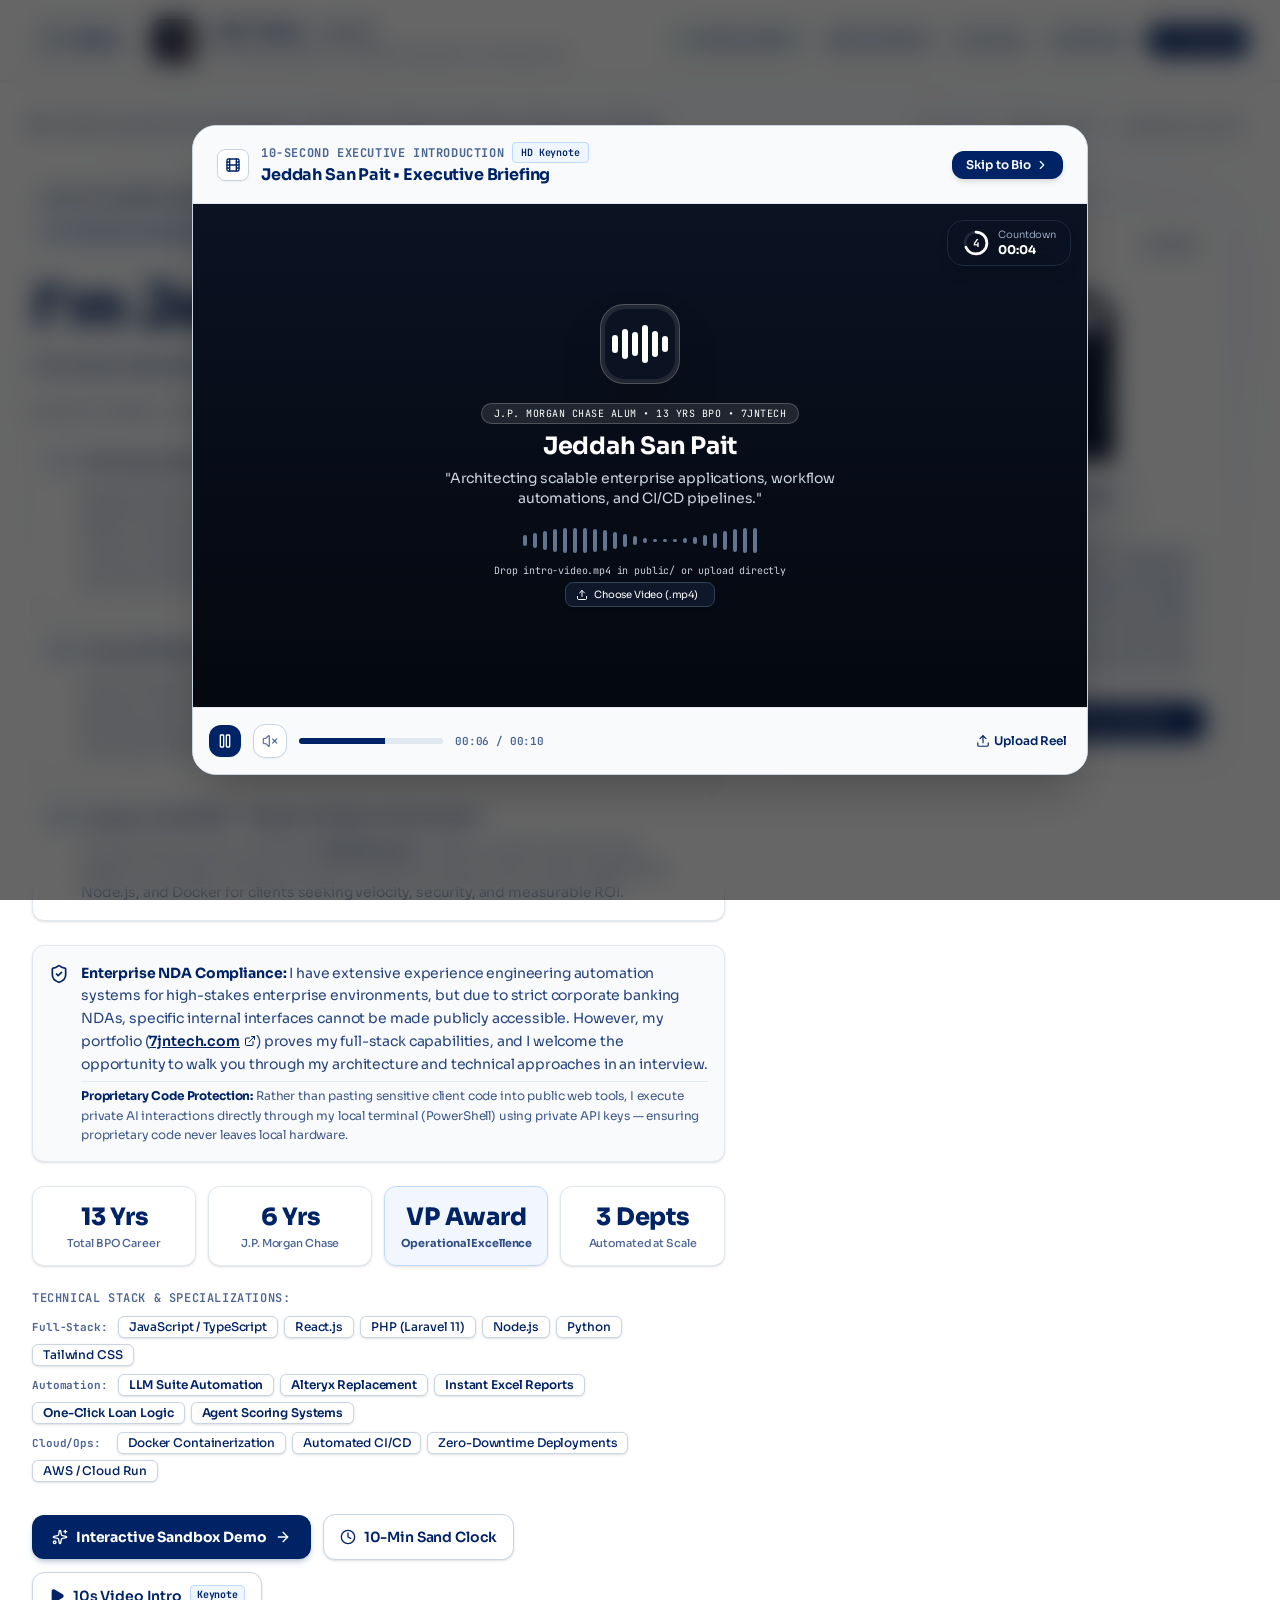
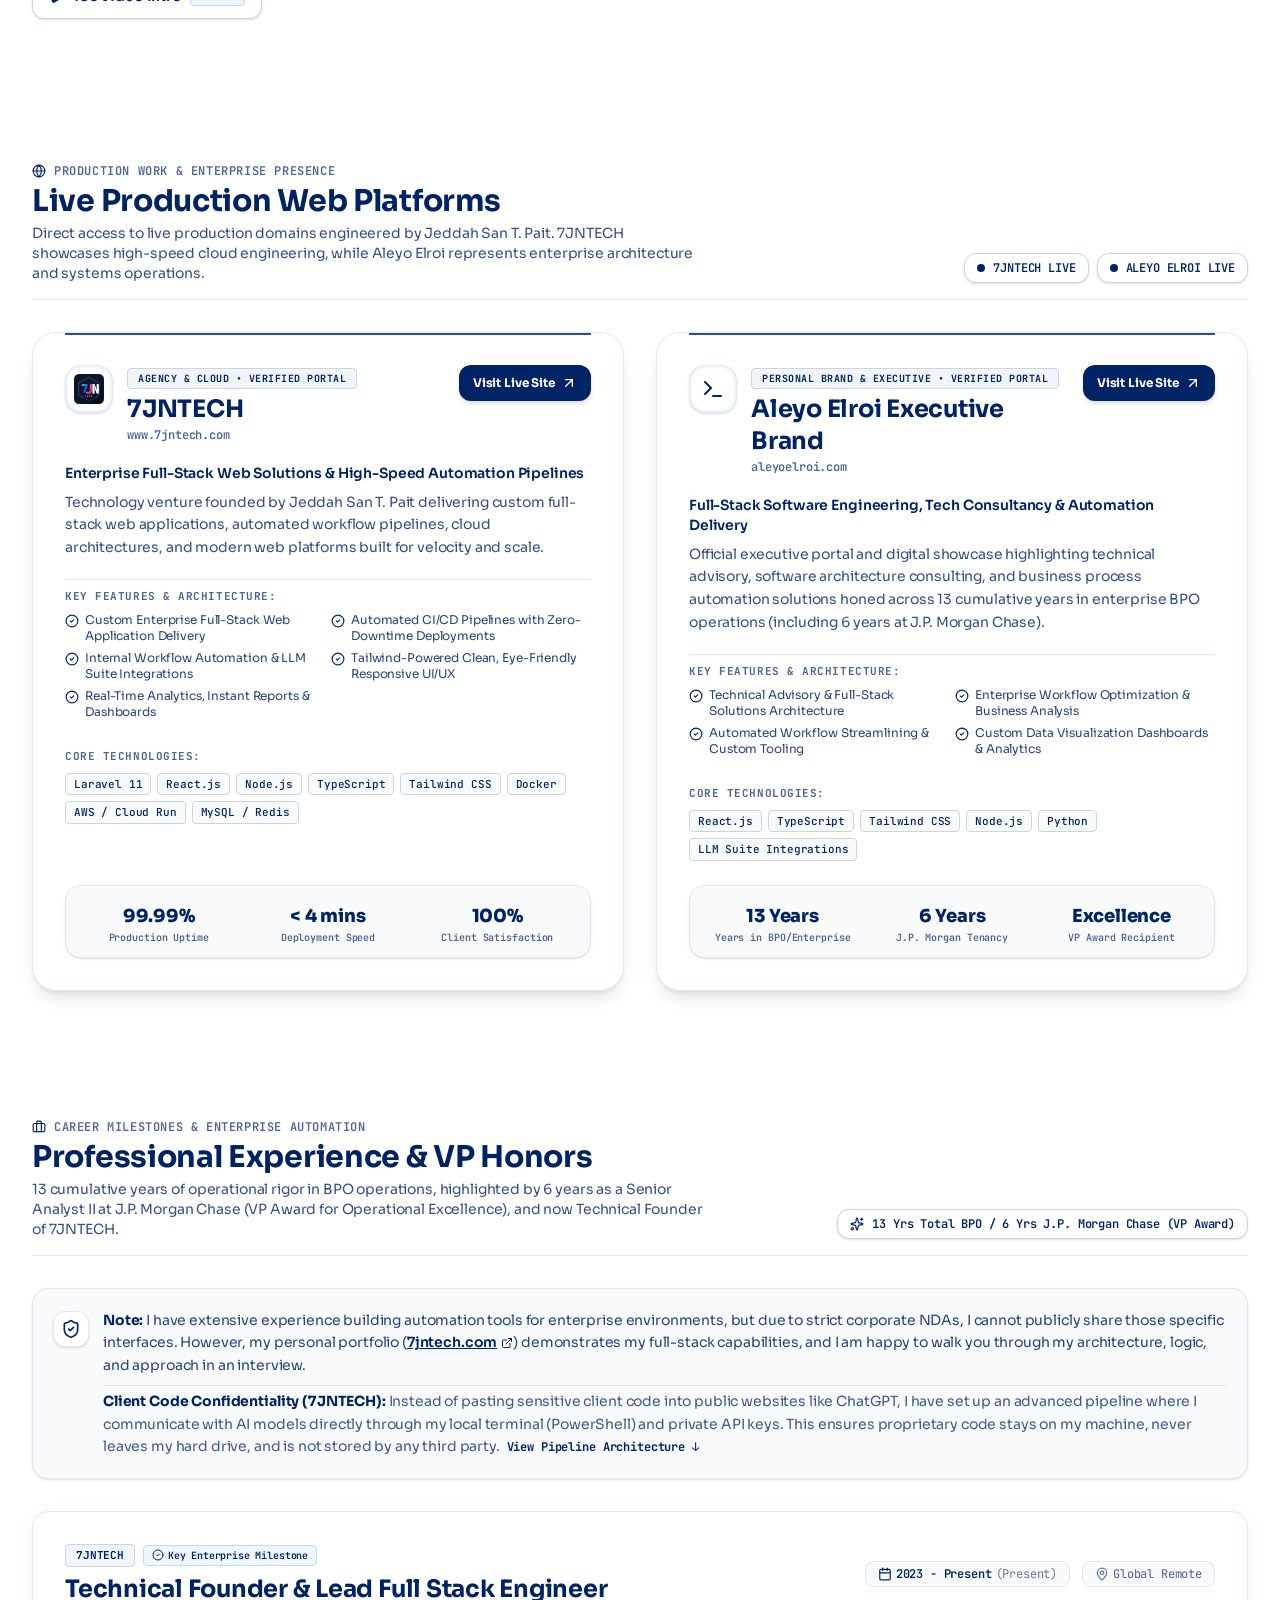
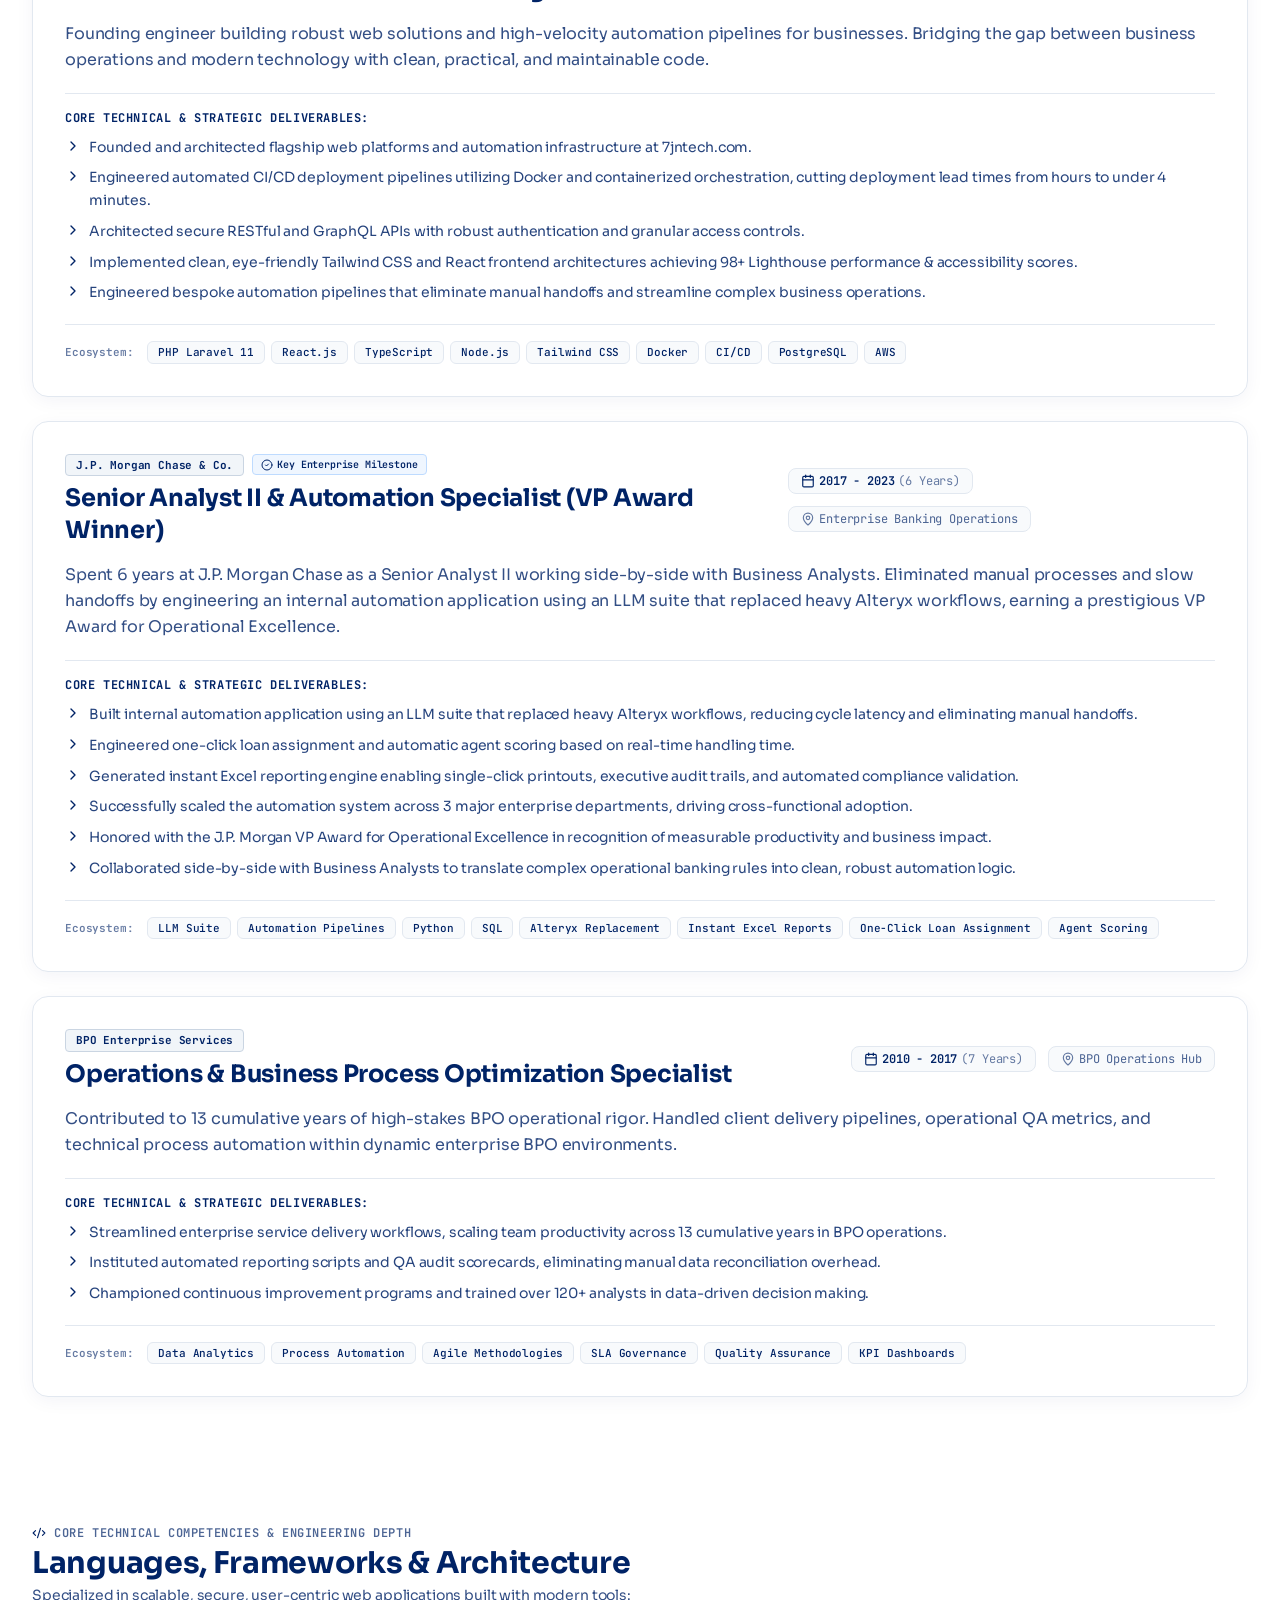
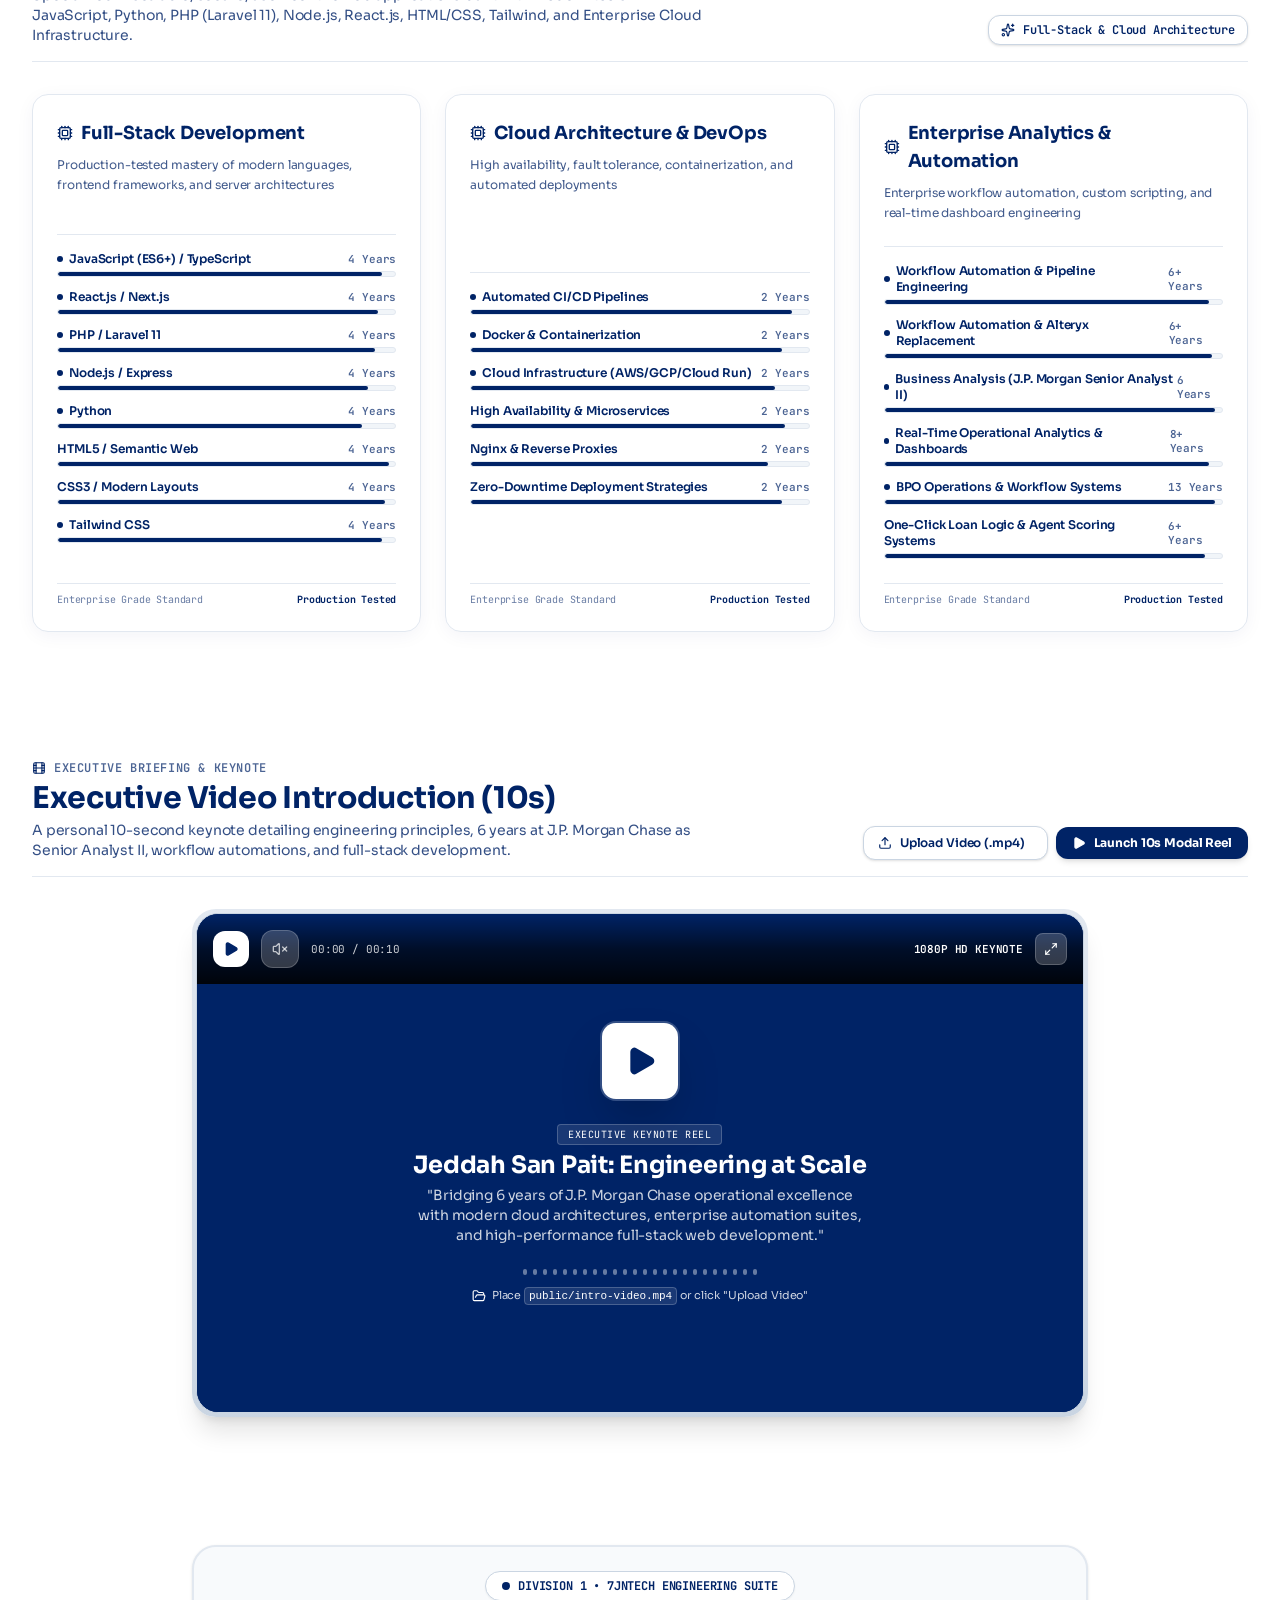
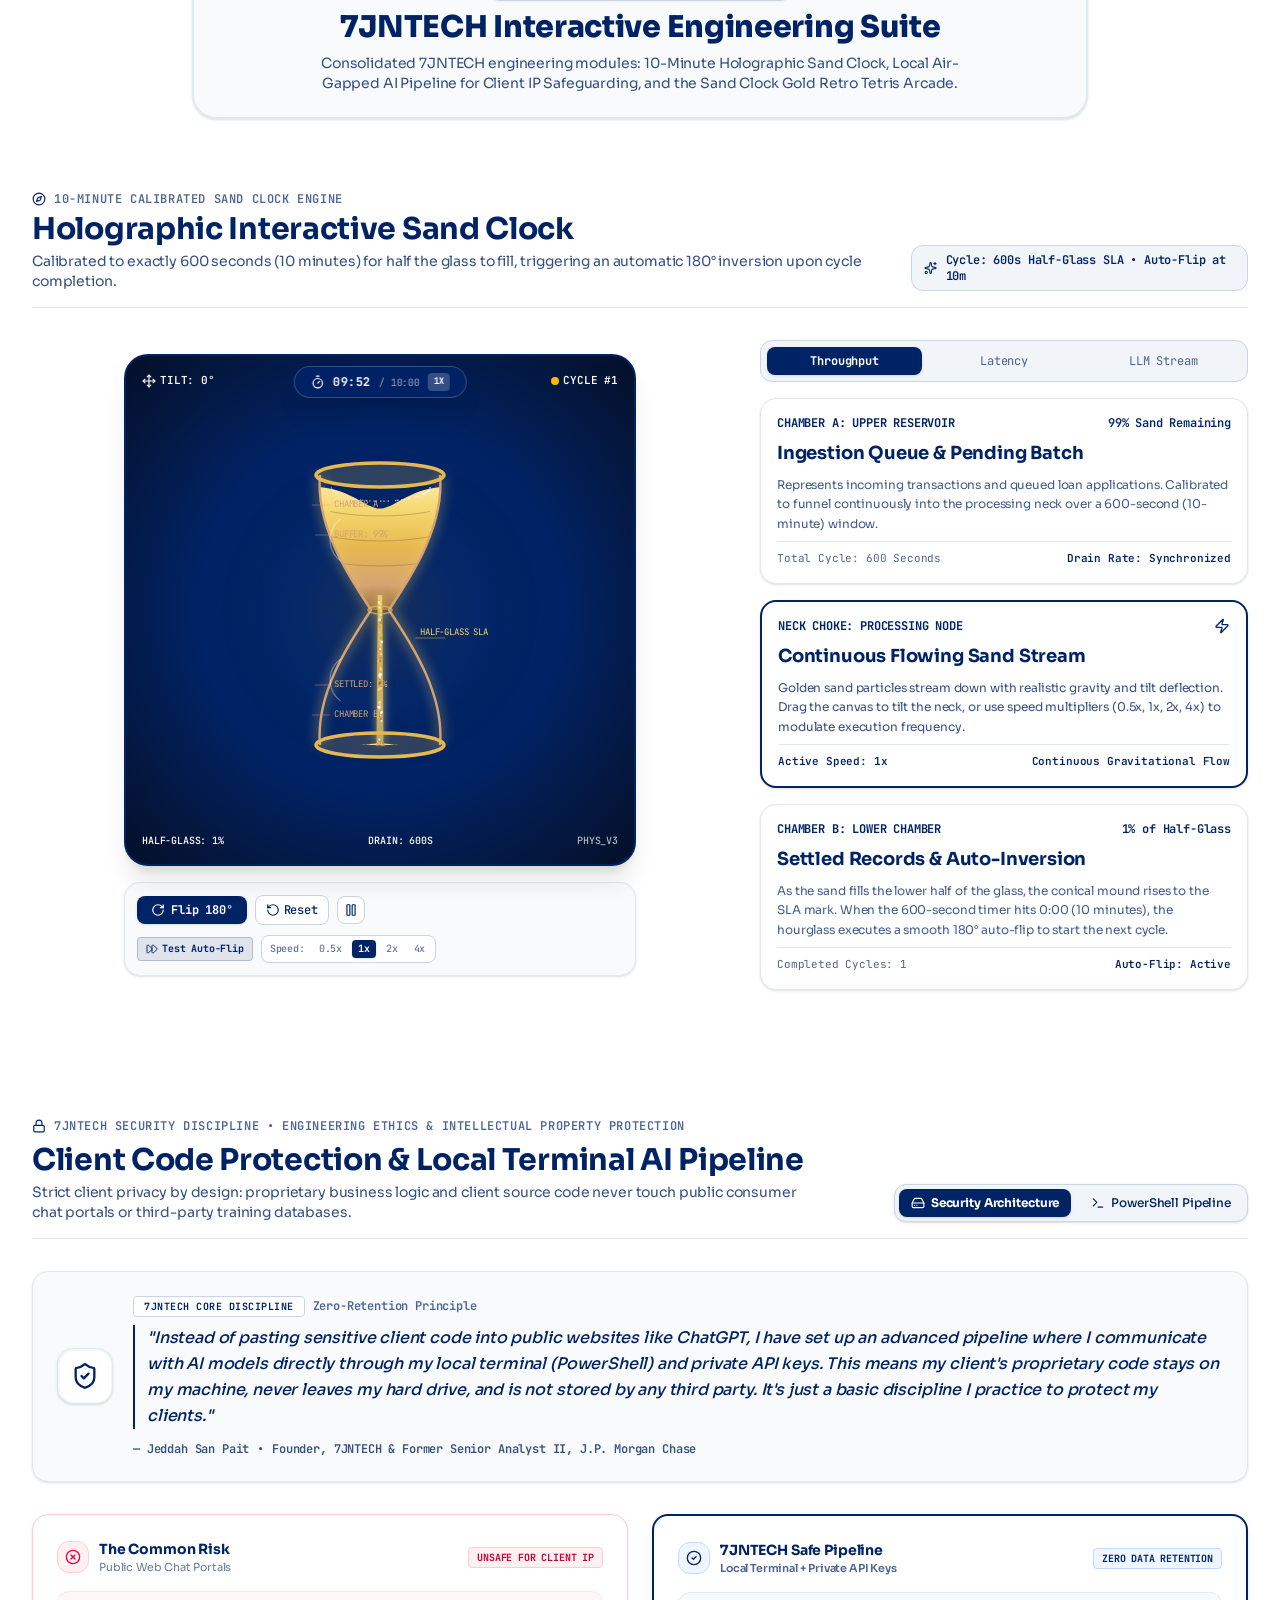
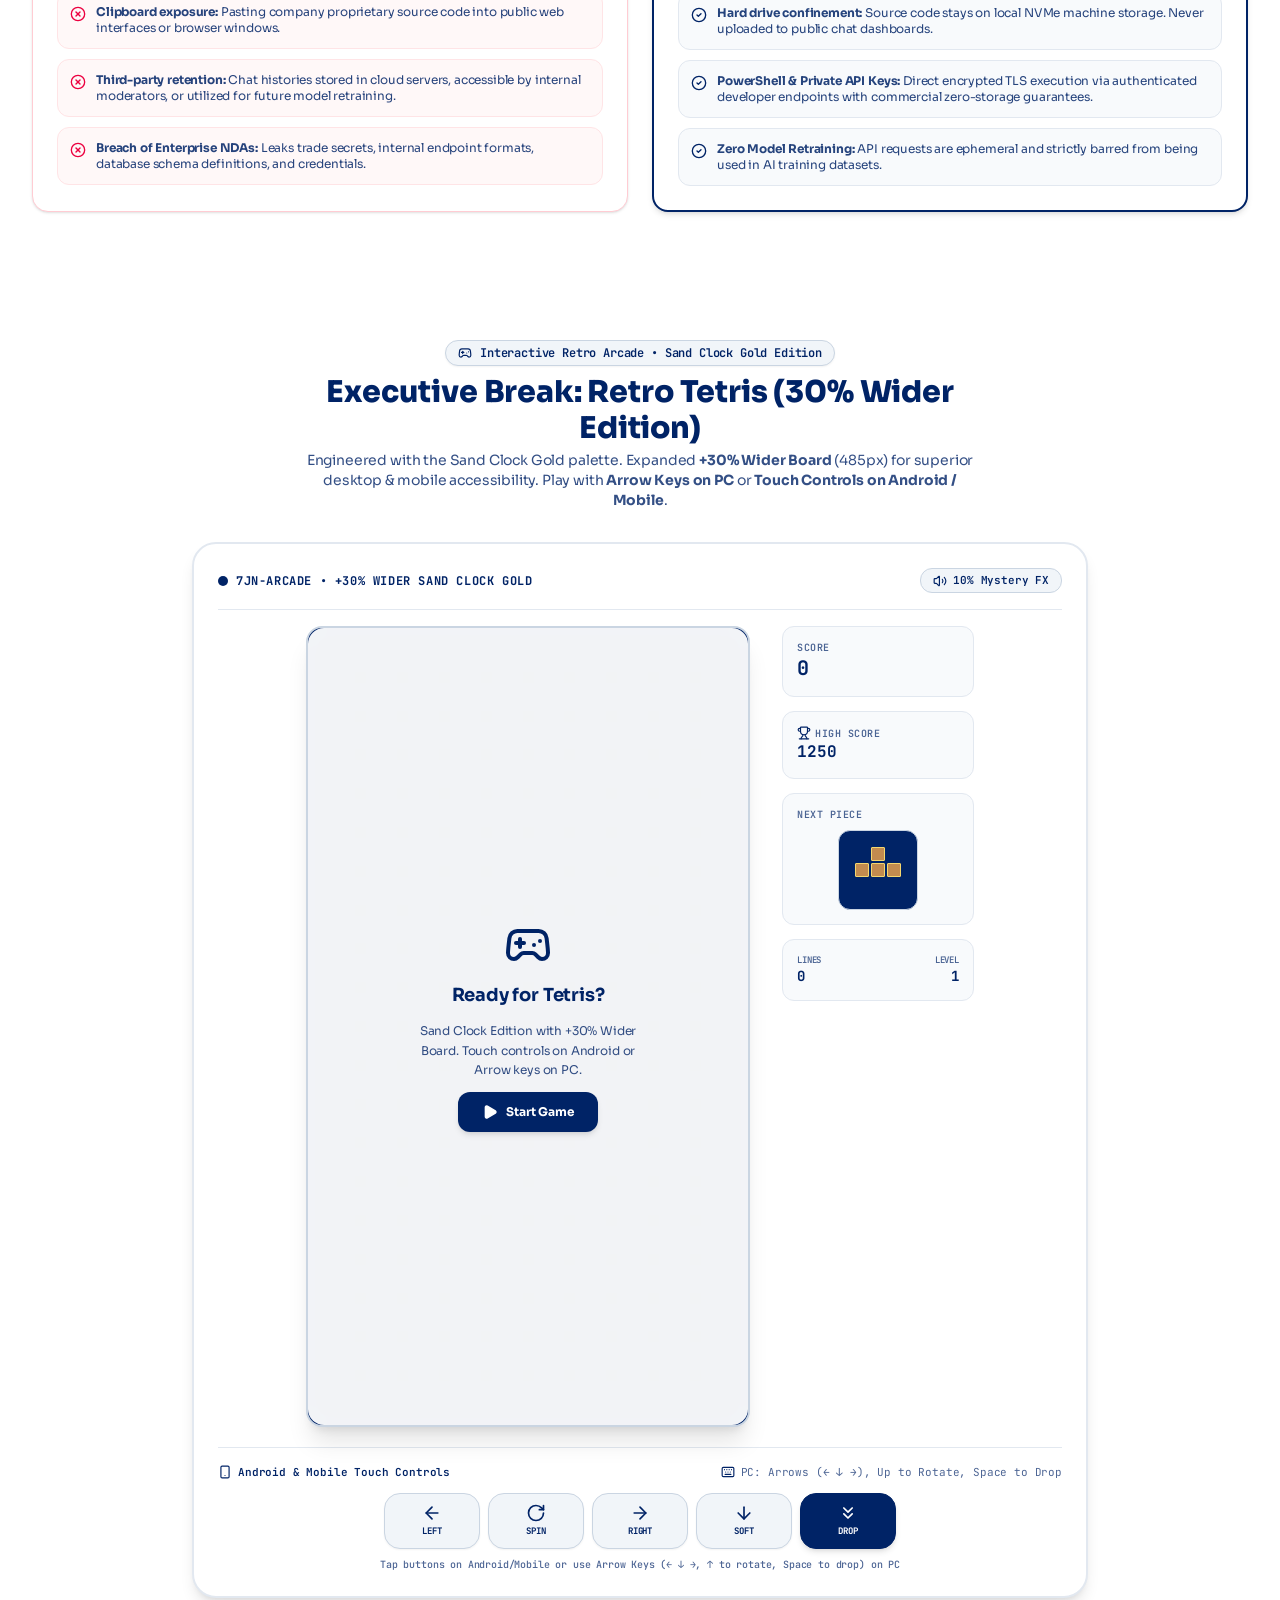
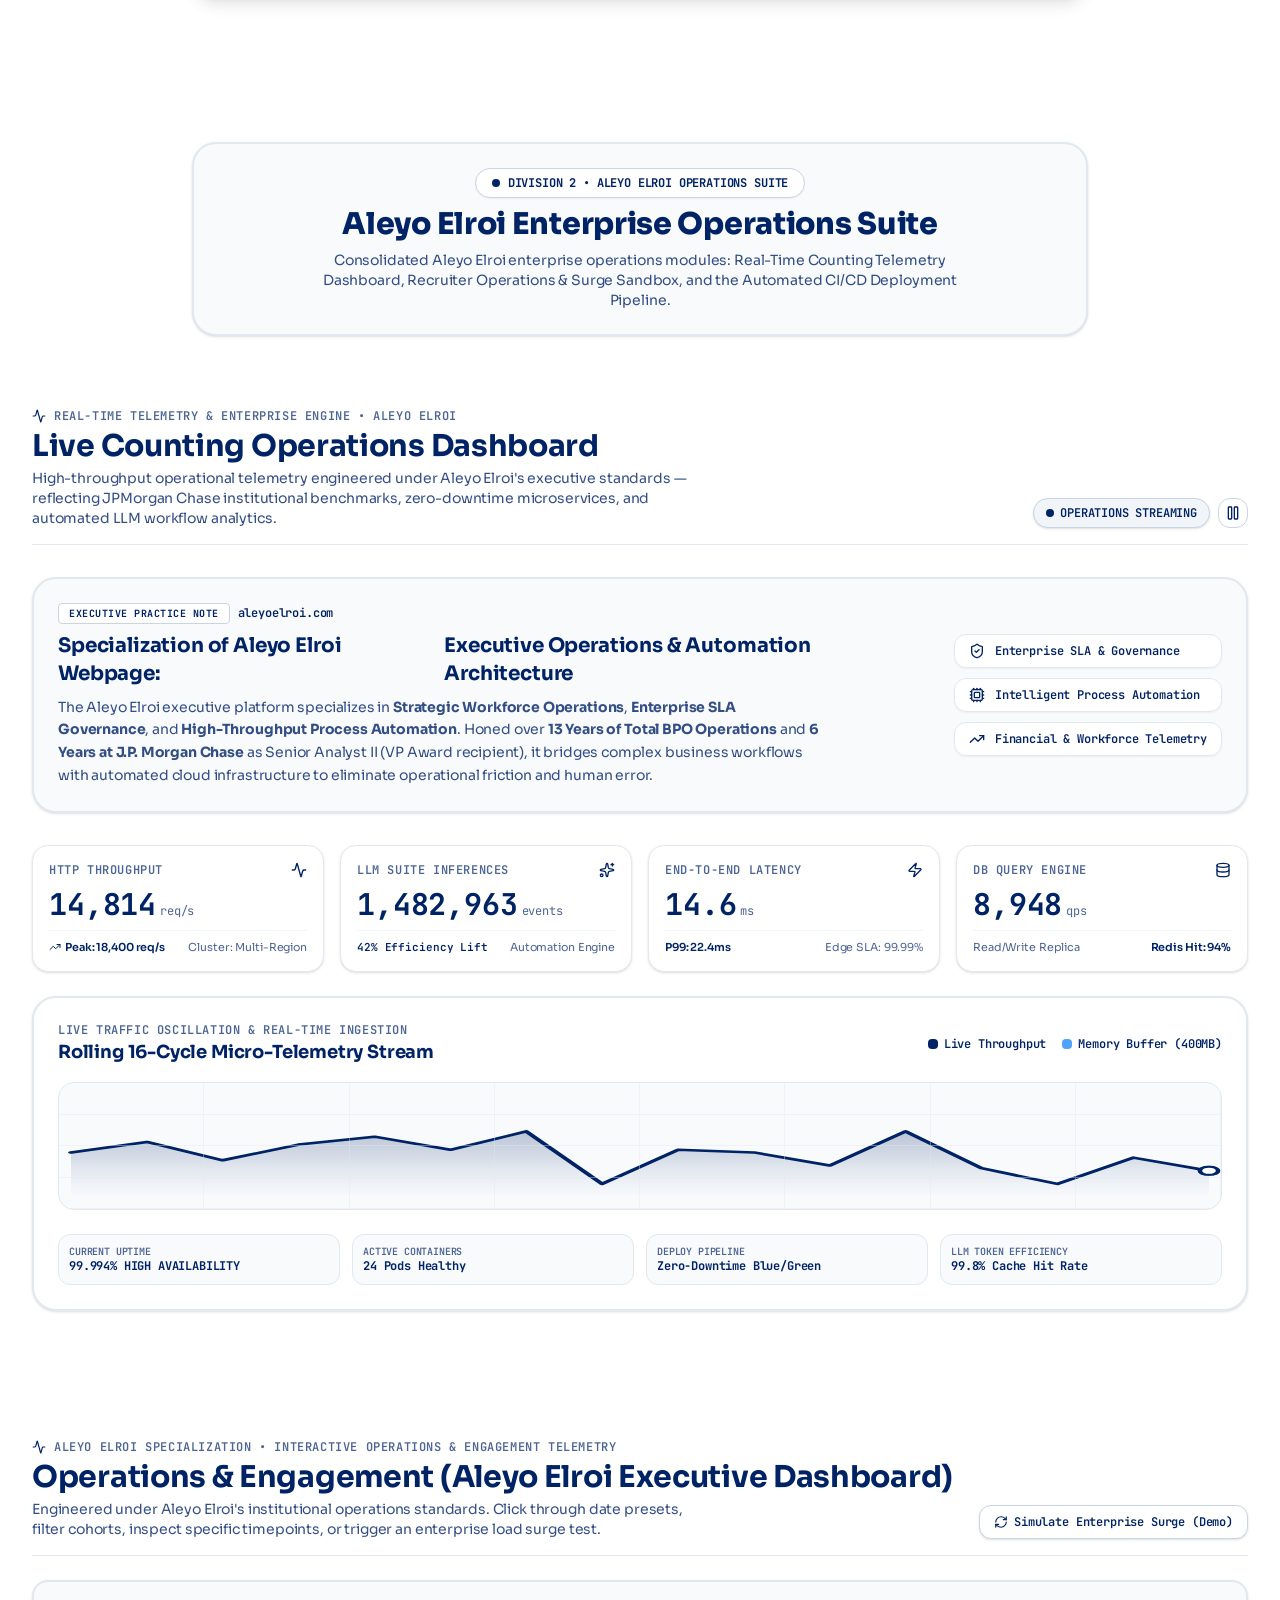
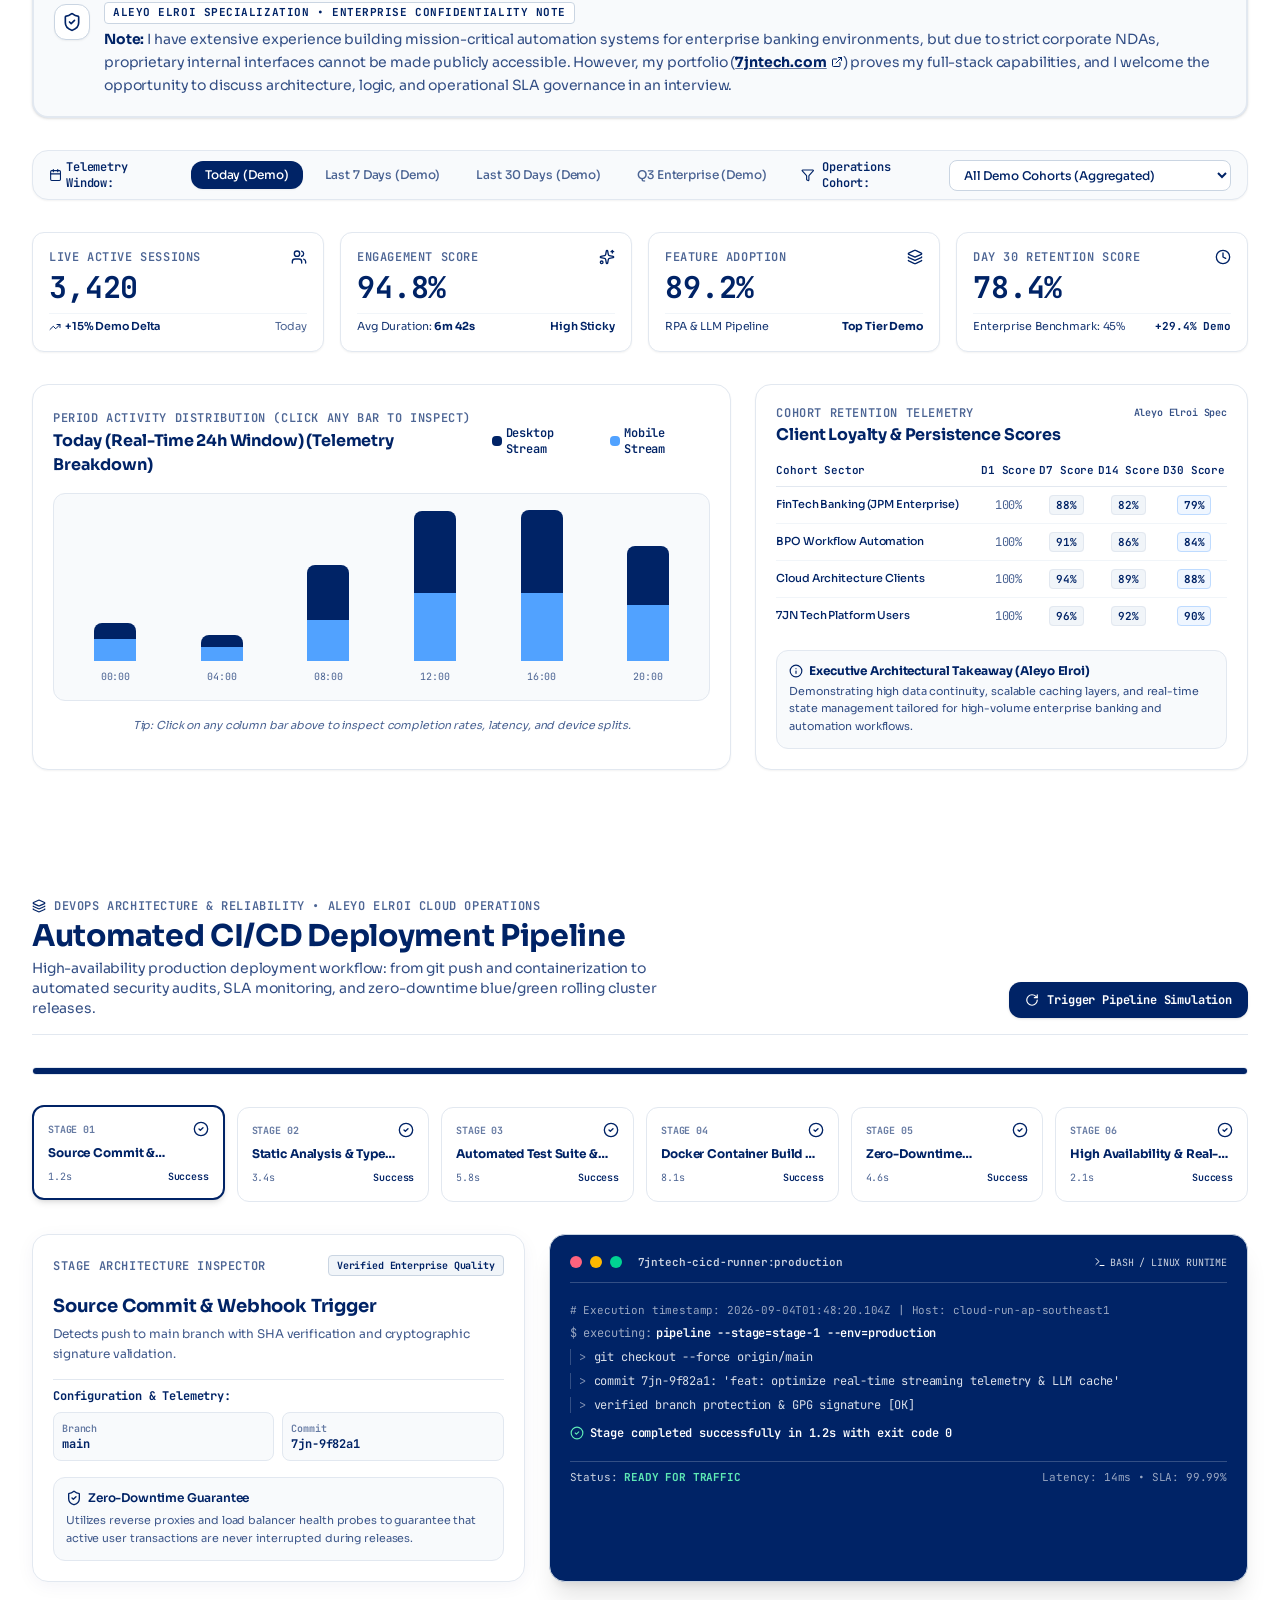
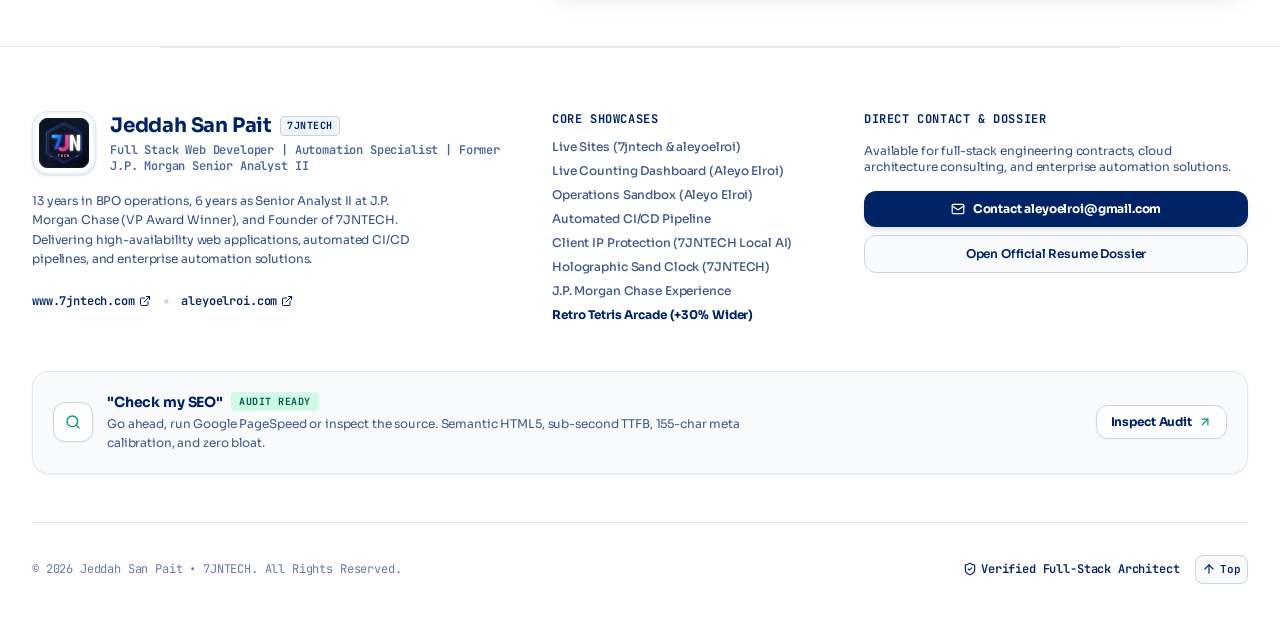
==== index.html @ 37b5e6a3 "Updates" ====
<!doctype html>
<html lang="en">
  <head>
    <meta charset="UTF-8" />
    <meta name="viewport" content="width=device-width, initial-scale=1.0" />
    <title>Aleyo Elroi - Executive Full-Stack & Cloud Portfolio</title>
    
    <!-- Precision Meta Description (155 characters: calibrated for 150-160 character SEO benchmark) -->
    <meta name="description" content="Executive portfolio of JS T. Pait: Full-Stack Developer, Automation Specialist & former J.P. Morgan Senior Analyst II. Live web solutions & CI/CD systems." />
    <meta name="author" content="JS T. Pait" />
    <meta name="robots" content="index, follow, max-snippet:-1, max-image-preview:large, max-video-preview:-1" />
    <meta name="googlebot" content="index, follow" />

    <!-- Canonical URL: Prevents duplicate-content dilution across mirrors and subpaths -->
    <link rel="canonical" href="https://aleyoelroi-lab.github.io/profile/" />

    <!-- Open Graph Metadata for Social Shares (LinkedIn, Slack, Messenger, Facebook) -->
    <meta property="og:title" content="Aleyo Elroi - Executive Full-Stack & Cloud Portfolio" />
    <meta property="og:description" content="Executive portfolio of JS T. Pait: Full-Stack Developer, Automation Specialist & former J.P. Morgan Senior Analyst II. Live web solutions & CI/CD systems." />
    <meta property="og:url" content="https://aleyoelroi-lab.github.io/profile/" />
    <meta property="og:site_name" content="7JNTECH | Aleyo Elroi" />
    <meta property="og:type" content="website" />
    <meta property="og:image" content="https://aleyoelroi-lab.github.io/profile/profile.png" />
    <meta property="og:image:secure_url" content="https://aleyoelroi-lab.github.io/profile/profile.png" />
    <meta property="og:image:type" content="image/png" />
    <meta property="og:image:width" content="1200" />
    <meta property="og:image:height" content="630" />
    <meta property="og:image:alt" content="JS T. Pait - Executive Full-Stack & Cloud Portfolio" />

    <!-- Twitter Card Tags -->
    <meta name="twitter:card" content="summary_large_image" />
    <meta name="twitter:title" content="Aleyo Elroi - Executive Full-Stack & Cloud Portfolio" />
    <meta name="twitter:description" content="Executive portfolio of JS T. Pait: Full-Stack Developer, Automation Specialist & former J.P. Morgan Senior Analyst II. Live web solutions & CI/CD systems." />
    <meta name="twitter:image" content="https://aleyoelroi-lab.github.io/profile/profile.png" />
    <meta name="twitter:image:alt" content="JS T. Pait - Executive Full-Stack & Cloud Portfolio" />

    <!-- Structured Data (JSON-LD Schema for Google Rich Snippets & Knowledge Graph) -->
    <script type="application/ld+json">
    {
      "@context": "https://schema.org",
      "@graph": [
        {
          "@type": "Person",
          "@id": "https://aleyoelroi-lab.github.io/profile/#person",
          "name": "JS T. Pait",
          "alternateName": ["Jeddah San Pait", "Aleyo Elroi"],
          "jobTitle": "Full-Stack Web Developer & Automation Specialist",
          "worksFor": {
            "@type": "Organization",
            "name": "7JNTECH",
            "url": "https://www.7jntech.com"
          },
          "alumniOf": {
            "@type": "Organization",
            "name": "J.P. Morgan Chase & Co."
          },
          "url": "https://aleyoelroi-lab.github.io/profile/",
          "image": "https://aleyoelroi-lab.github.io/profile/profile.png",
          "sameAs": [
            "https://www.7jntech.com",
            "https://aleyoelroi.com"
          ],
          "knowsAbout": [
            "Full-Stack Web Development",
            "TypeScript",
            "React",
            "CI/CD Pipelines",
            "Enterprise Automation",
            "Cloud Architecture",
            "Client Data Protection"
          ]
        },
        {
          "@type": "WebSite",
          "@id": "https://aleyoelroi-lab.github.io/profile/#website",
          "url": "https://aleyoelroi-lab.github.io/profile/",
          "name": "Aleyo Elroi - Executive Full-Stack & Cloud Portfolio",
          "description": "Executive portfolio of JS T. Pait: Full-Stack Developer, Automation Specialist & former J.P. Morgan Senior Analyst II.",
          "publisher": {
            "@id": "https://aleyoelroi-lab.github.io/profile/#person"
          },
          "inLanguage": "en-US"
        }
      ]
    }
    </script>

    <link rel="preconnect" href="https://fonts.googleapis.com">
    <link rel="preconnect" href="https://fonts.gstatic.com" crossorigin>
    <link href="https://fonts.googleapis.com/css2?family=JetBrains+Mono:wght@400;500;600&family=Plus+Jakarta+Sans:wght@300;400;500;600;700&family=Sora:wght@300;400;500;600;700;800&display=swap" rel="stylesheet">
    <script type="module" crossorigin src="./assets/index-PepqbVmm.js"></script>
    <link rel="stylesheet" crossorigin href="./assets/index-C7zh_VD2.css">
  </head>
  <body class="bg-white text-[#002366] font-tech antialiased selection:bg-[#002366]/15 selection:text-[#002366]">
    <!-- Root Mounting Point with Semantic Fallback Headings for Search Crawlers & Static Scanners -->
    <div id="root">
      <header>
        <h1>JS T. Pait (Aleyo Elroi) - Executive Full-Stack Developer &amp; Automation Specialist</h1>
        <p>Founder of 7JNTECH • Former Senior Analyst II at J.P. Morgan Chase &amp; Co. (VP Award Winner)</p>
      </header>
      <main>
        <section>
          <h2>Executive BioProfile &amp; Career Architecture</h2>
          <p>13 years in BPO operations and 6 years at J.P. Morgan Chase engineering high-availability web applications, automated CI/CD pipelines, and enterprise automation solutions.</p>
        </section>
        <section>
          <h2>Live Production Web Platforms</h2>
          <h3>7JNTECH (www.7jntech.com)</h3>
          <p>High-speed cloud engineering, distributed architectures, and local AI client data protection.</p>
          <h3>Aleyo Elroi (aleyoelroi.com)</h3>
          <p>Enterprise architecture, systems operations telemetry, and automated deployment pipelines.</p>
        </section>
        <section>
          <h2>Technical Competencies &amp; Enterprise Architecture</h2>
          <p>Full-Stack Web Development, TypeScript, React, Vite, Node.js, PowerShell Automation, CI/CD Pipeline Architecture, and Air-Gapped Local AI Protection.</p>
        </section>
      </main>
    </div>
  </body>
</html>
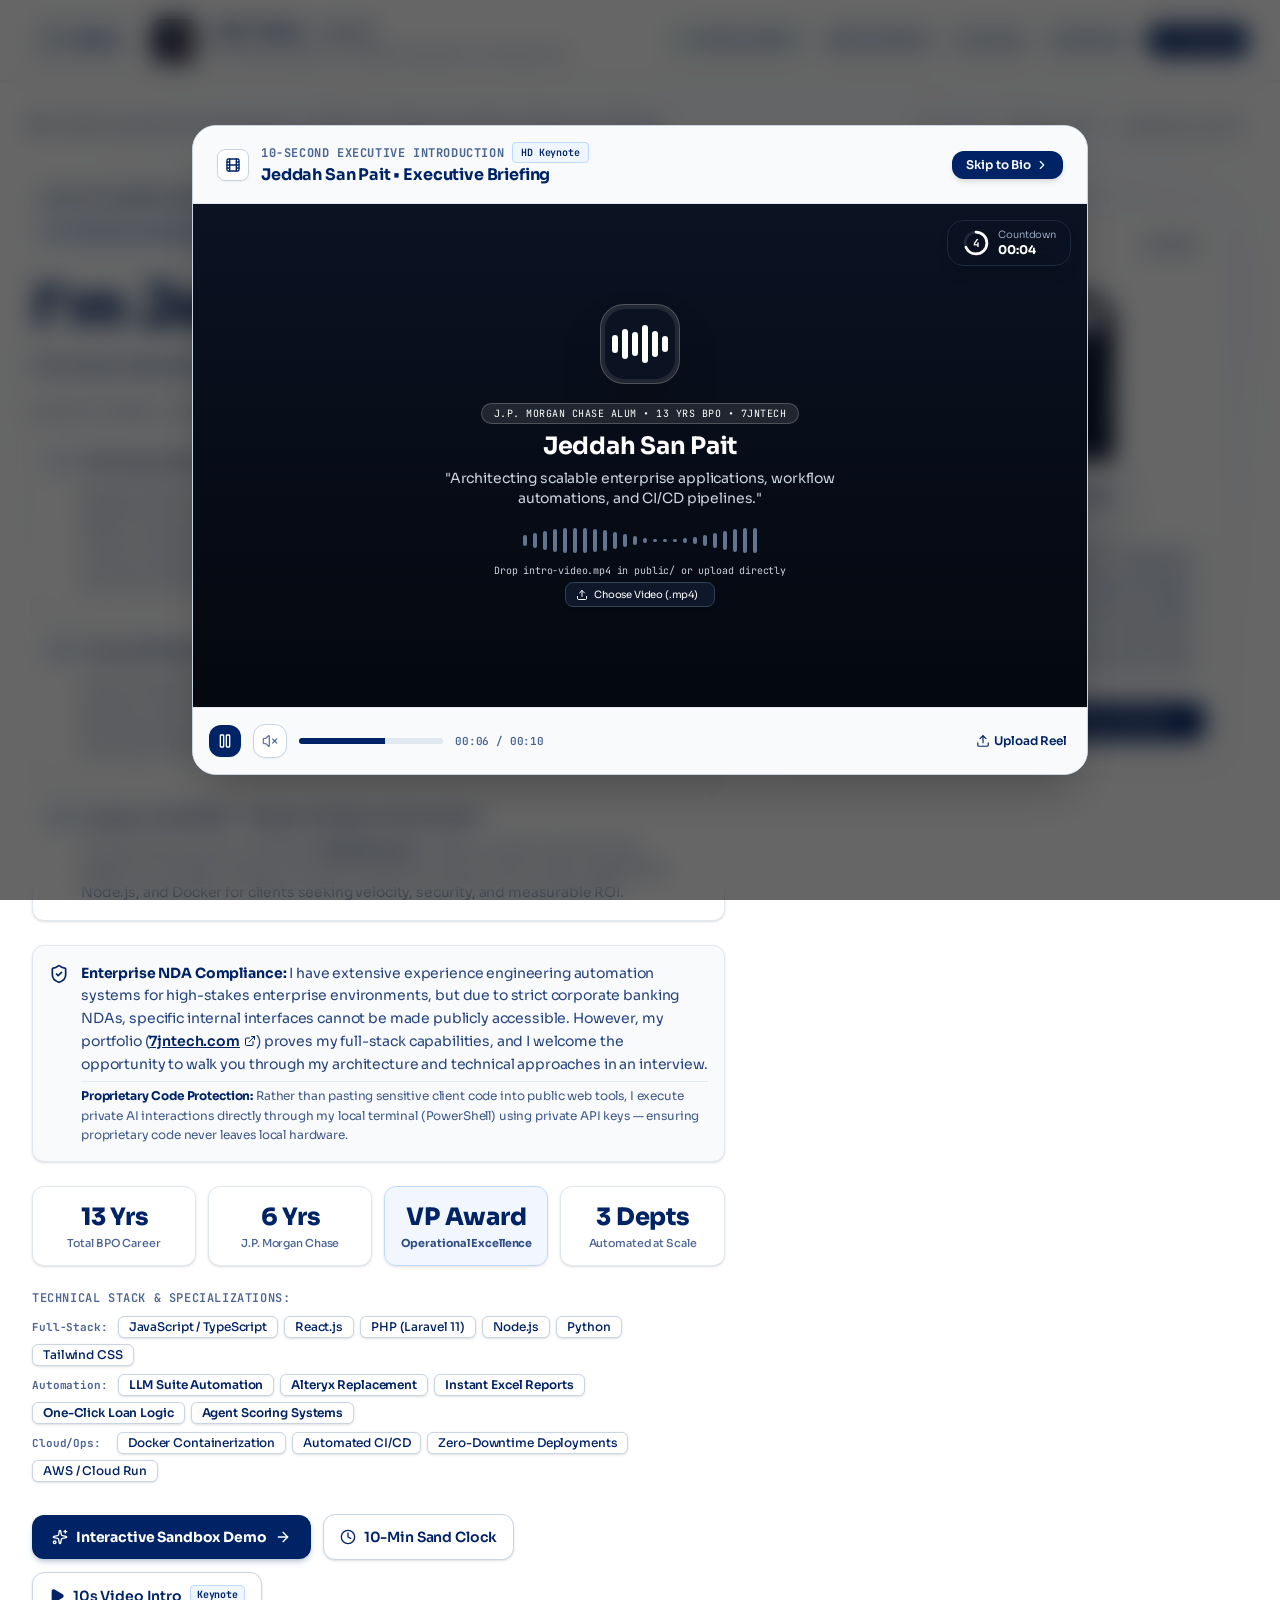
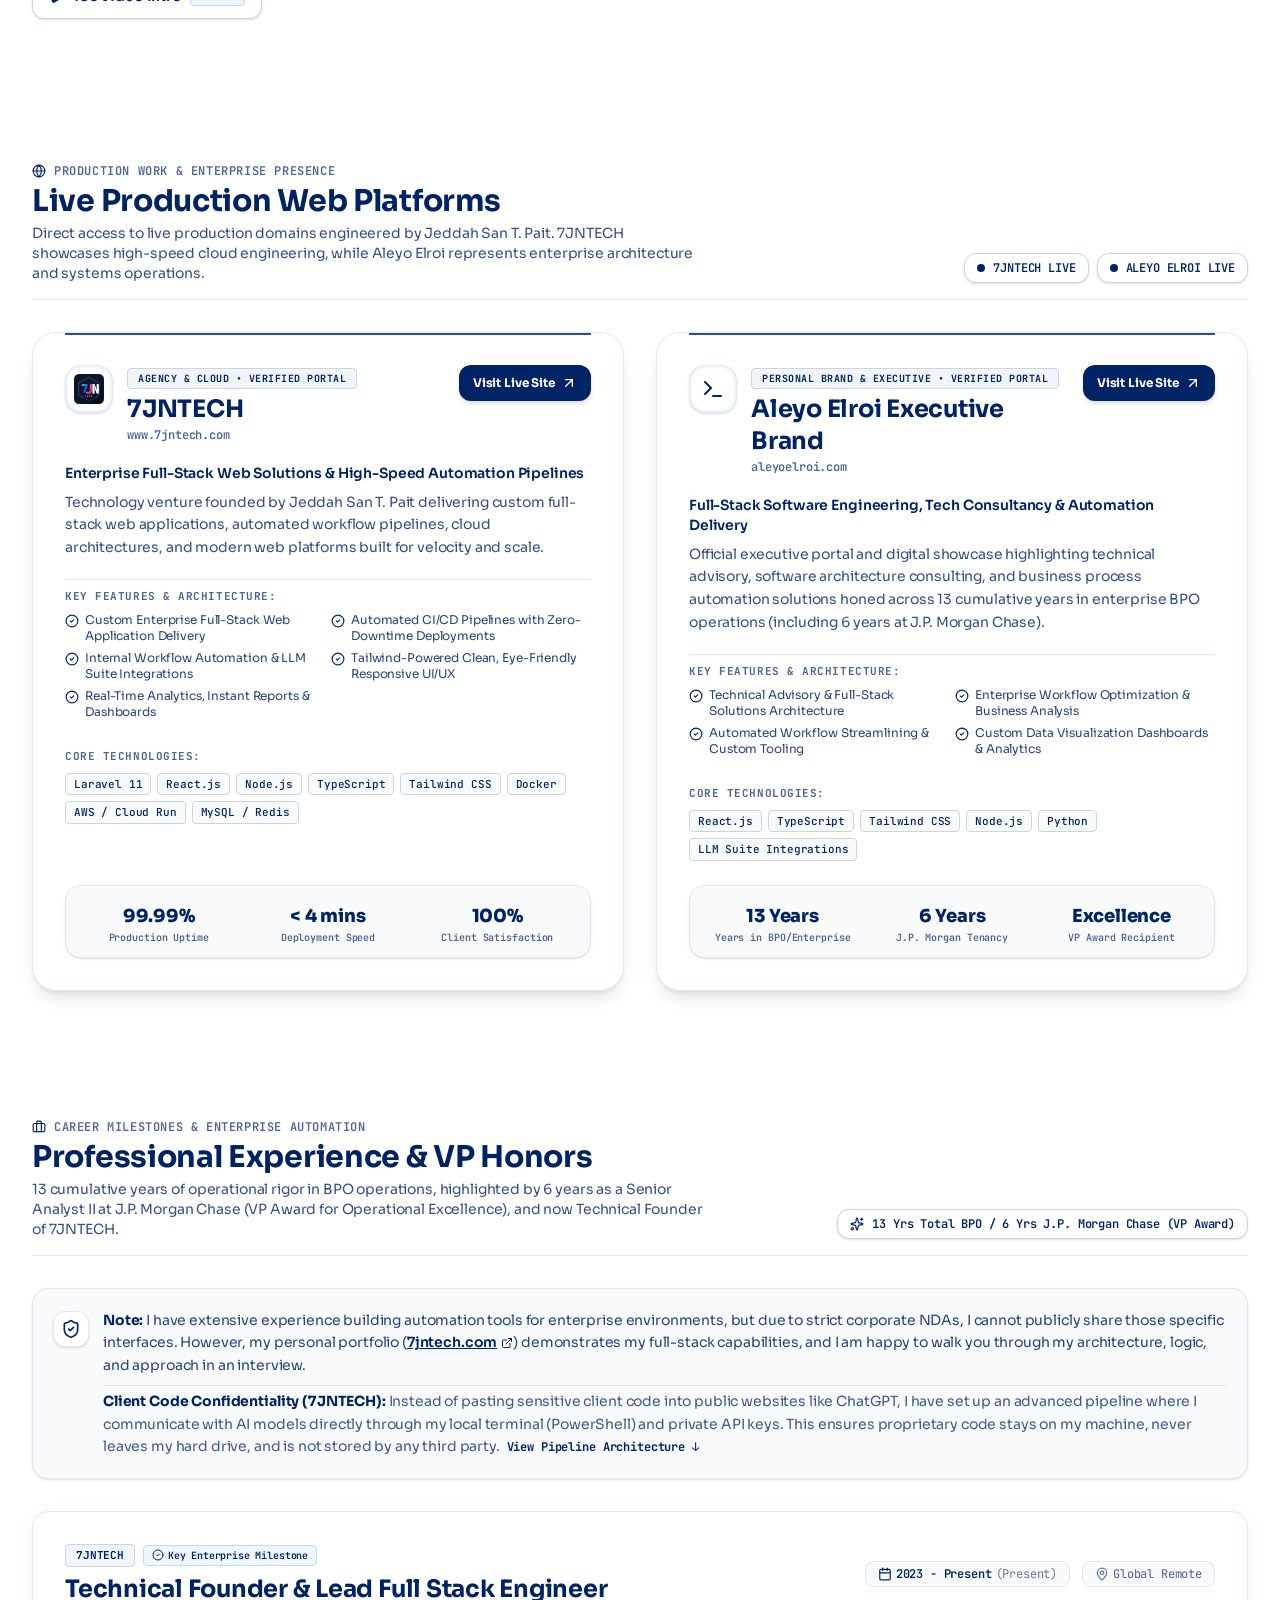
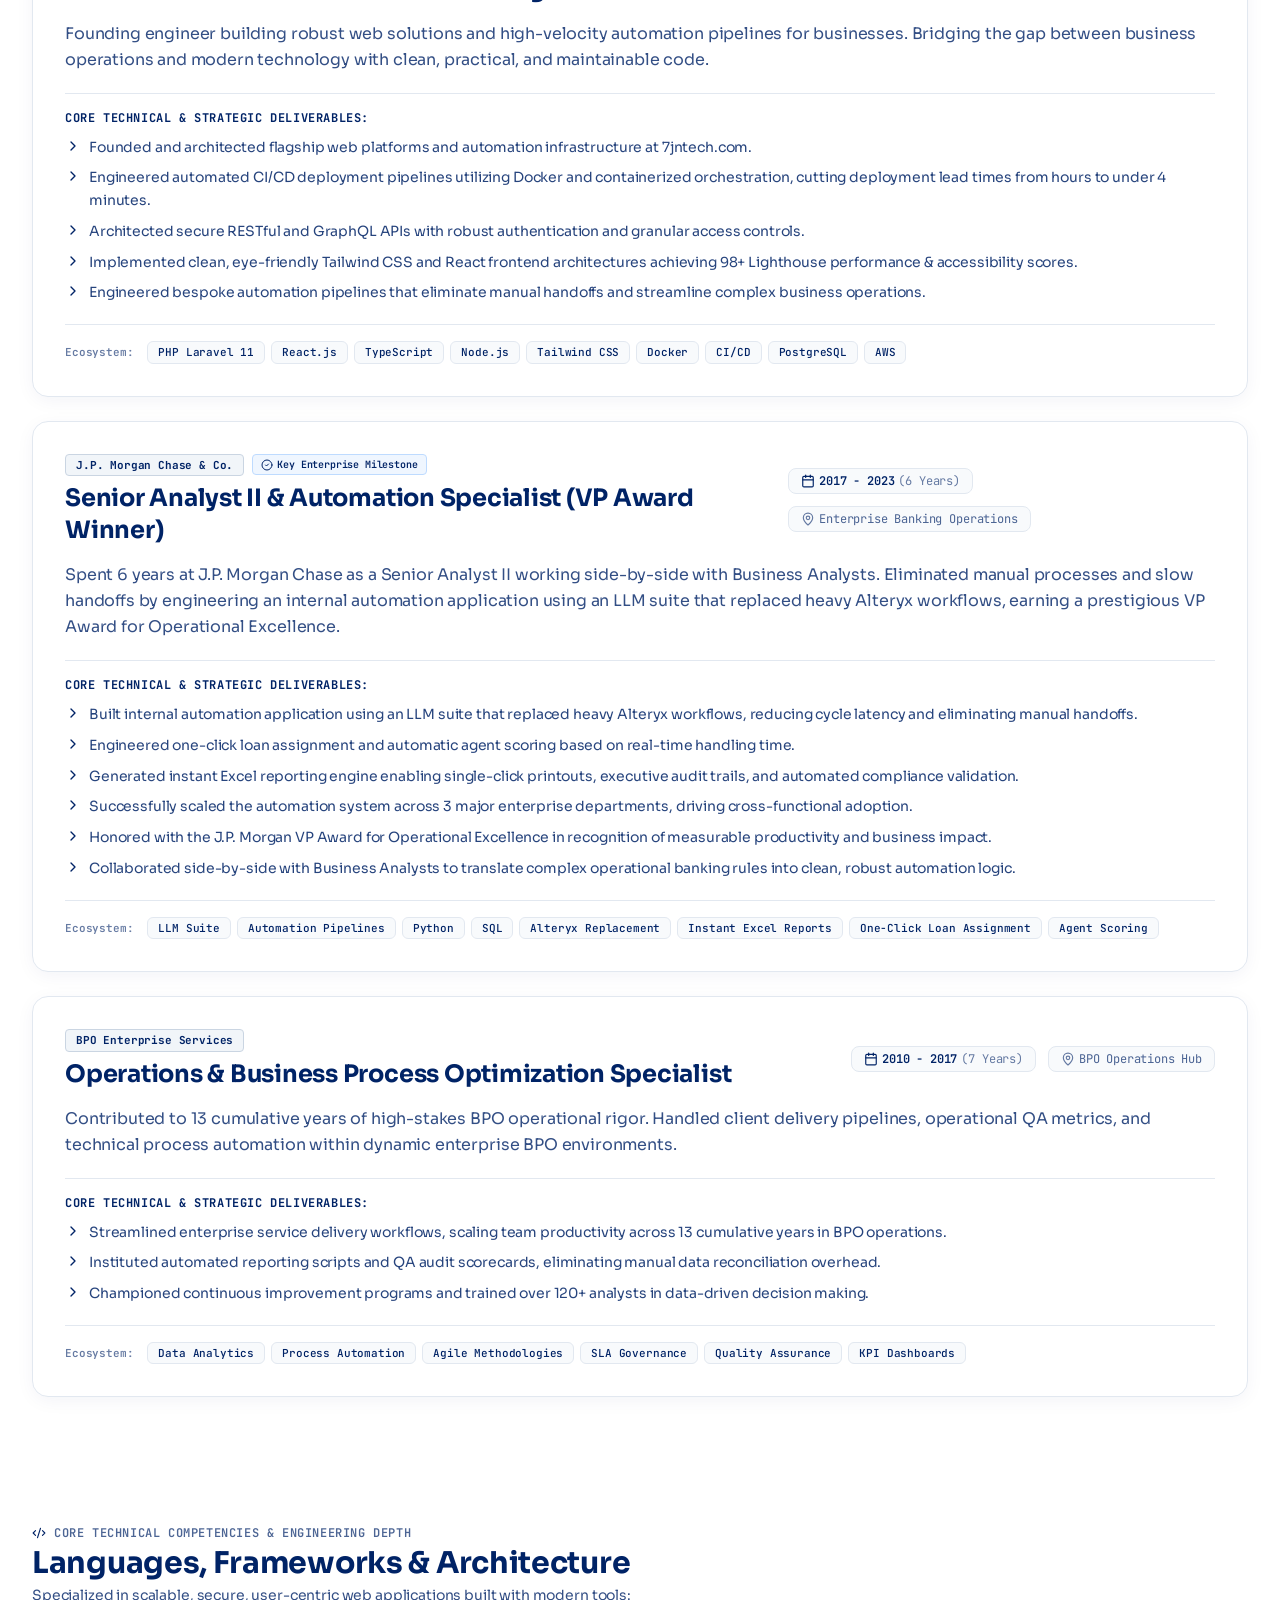
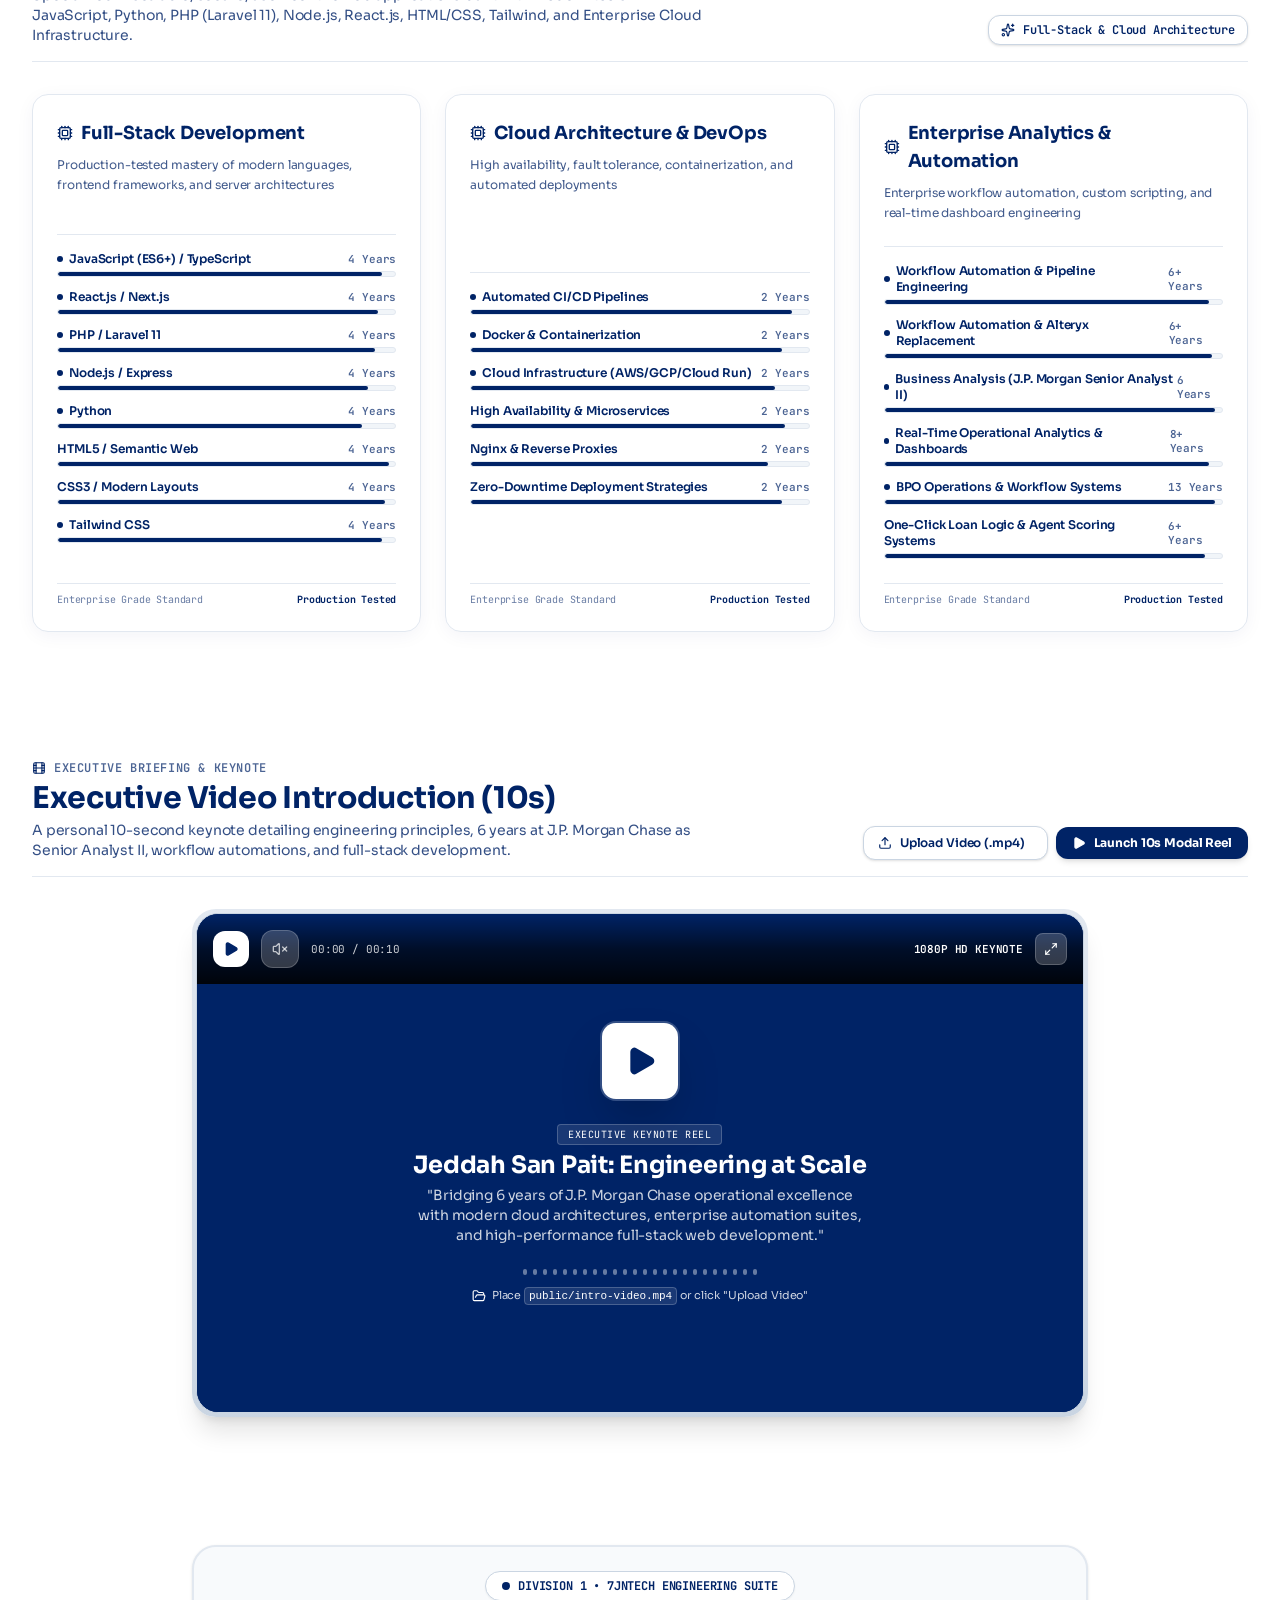
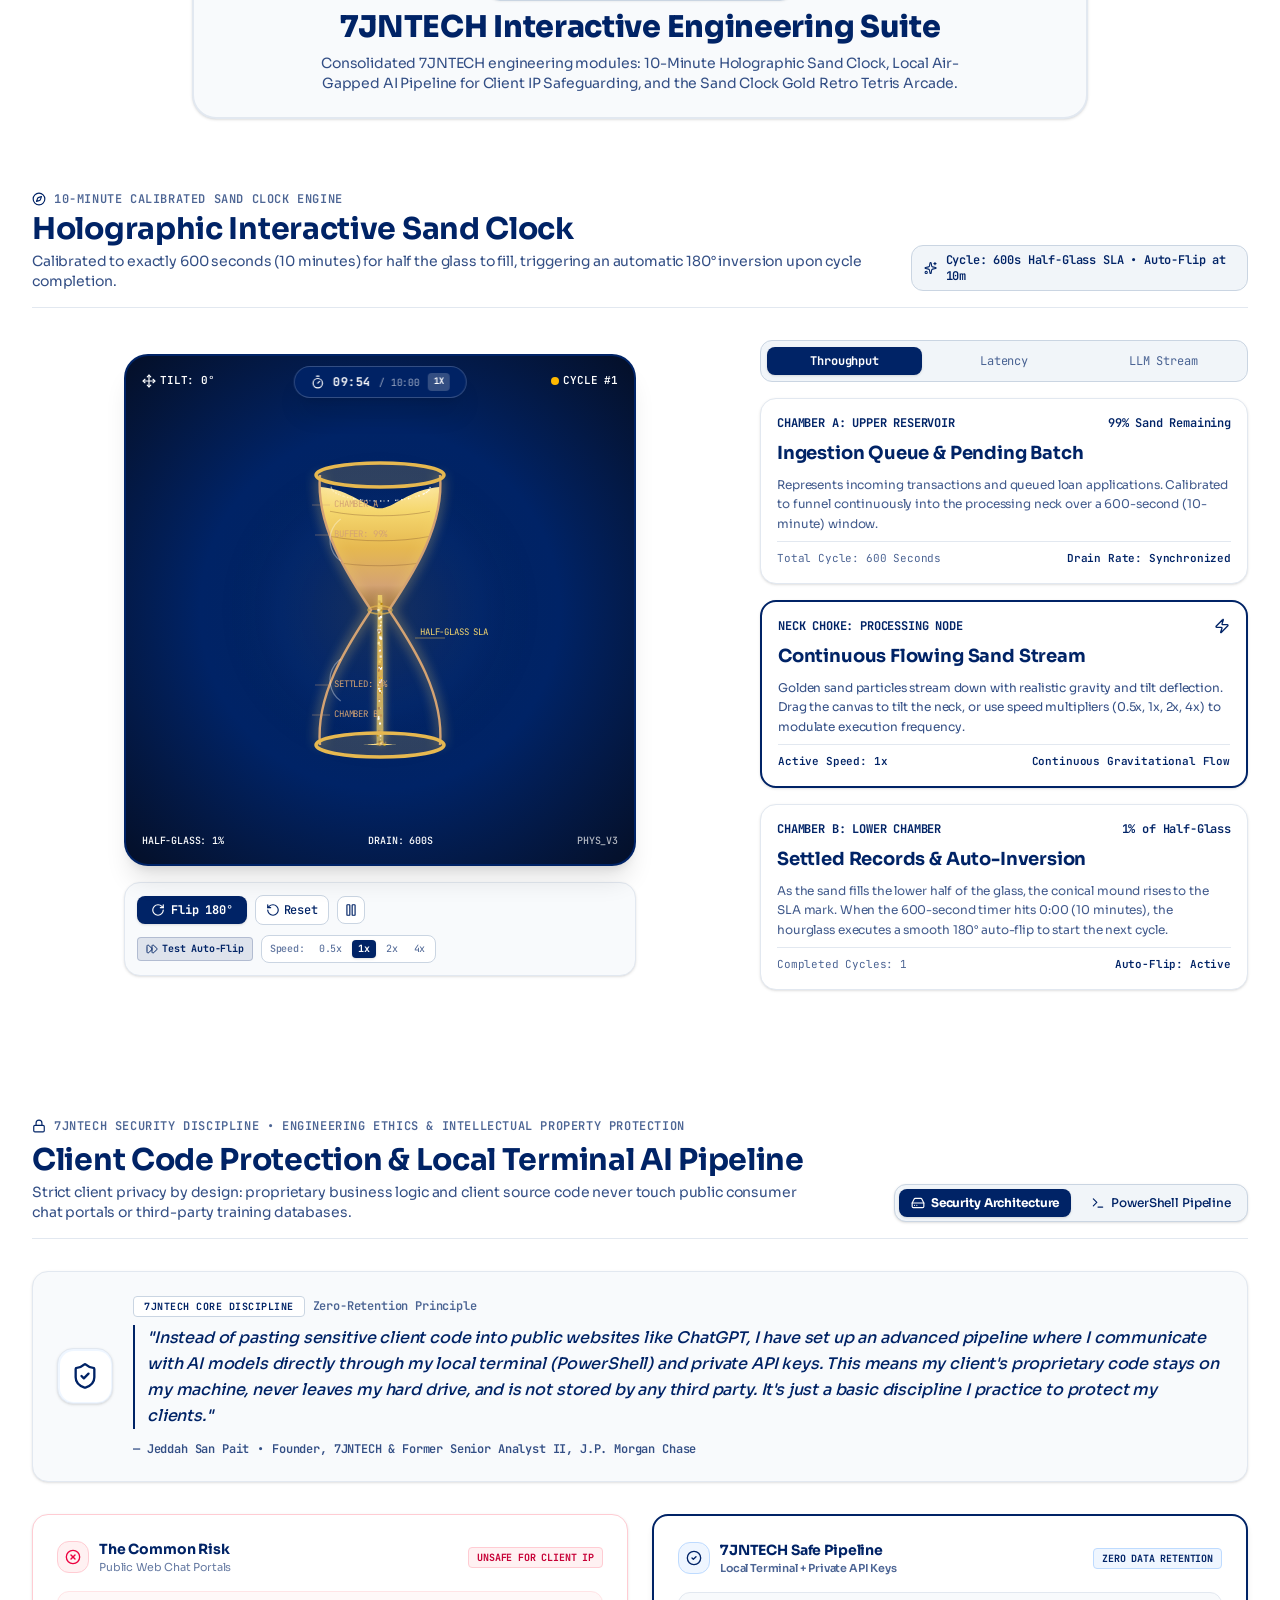
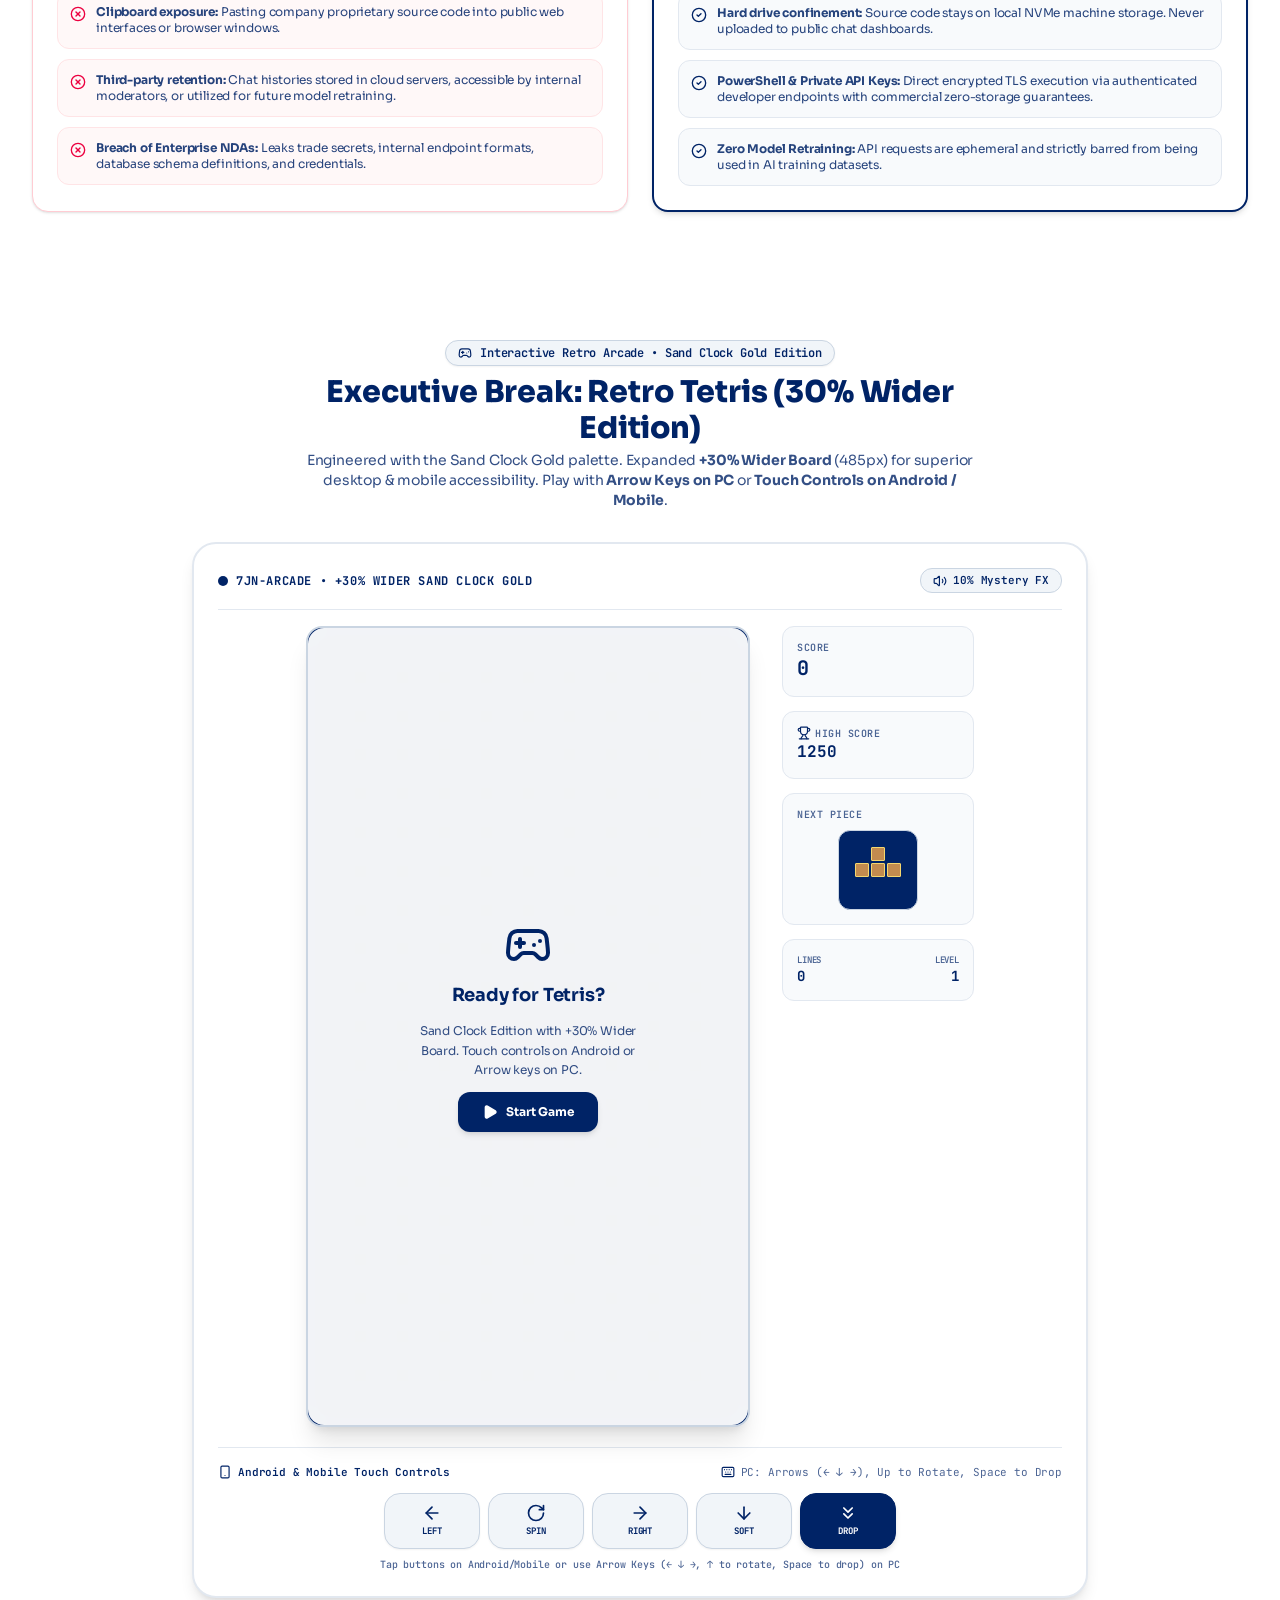
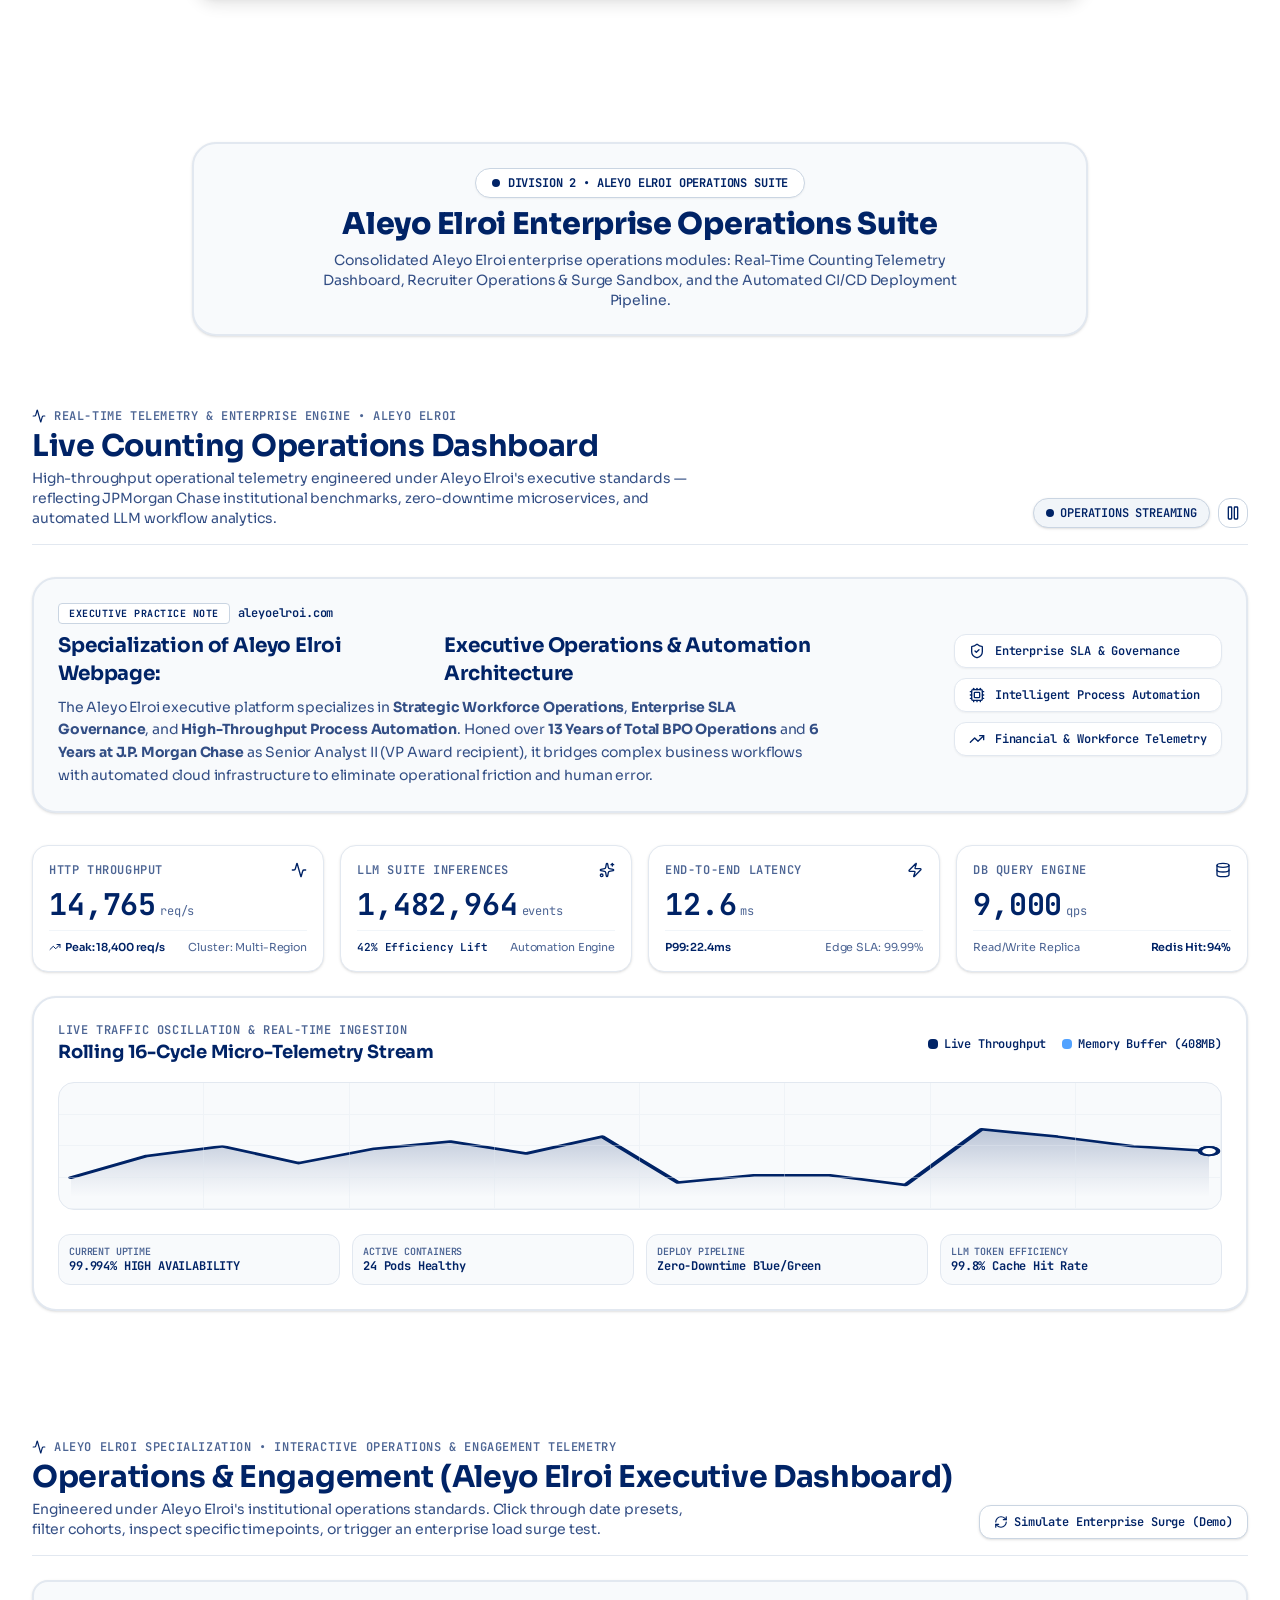
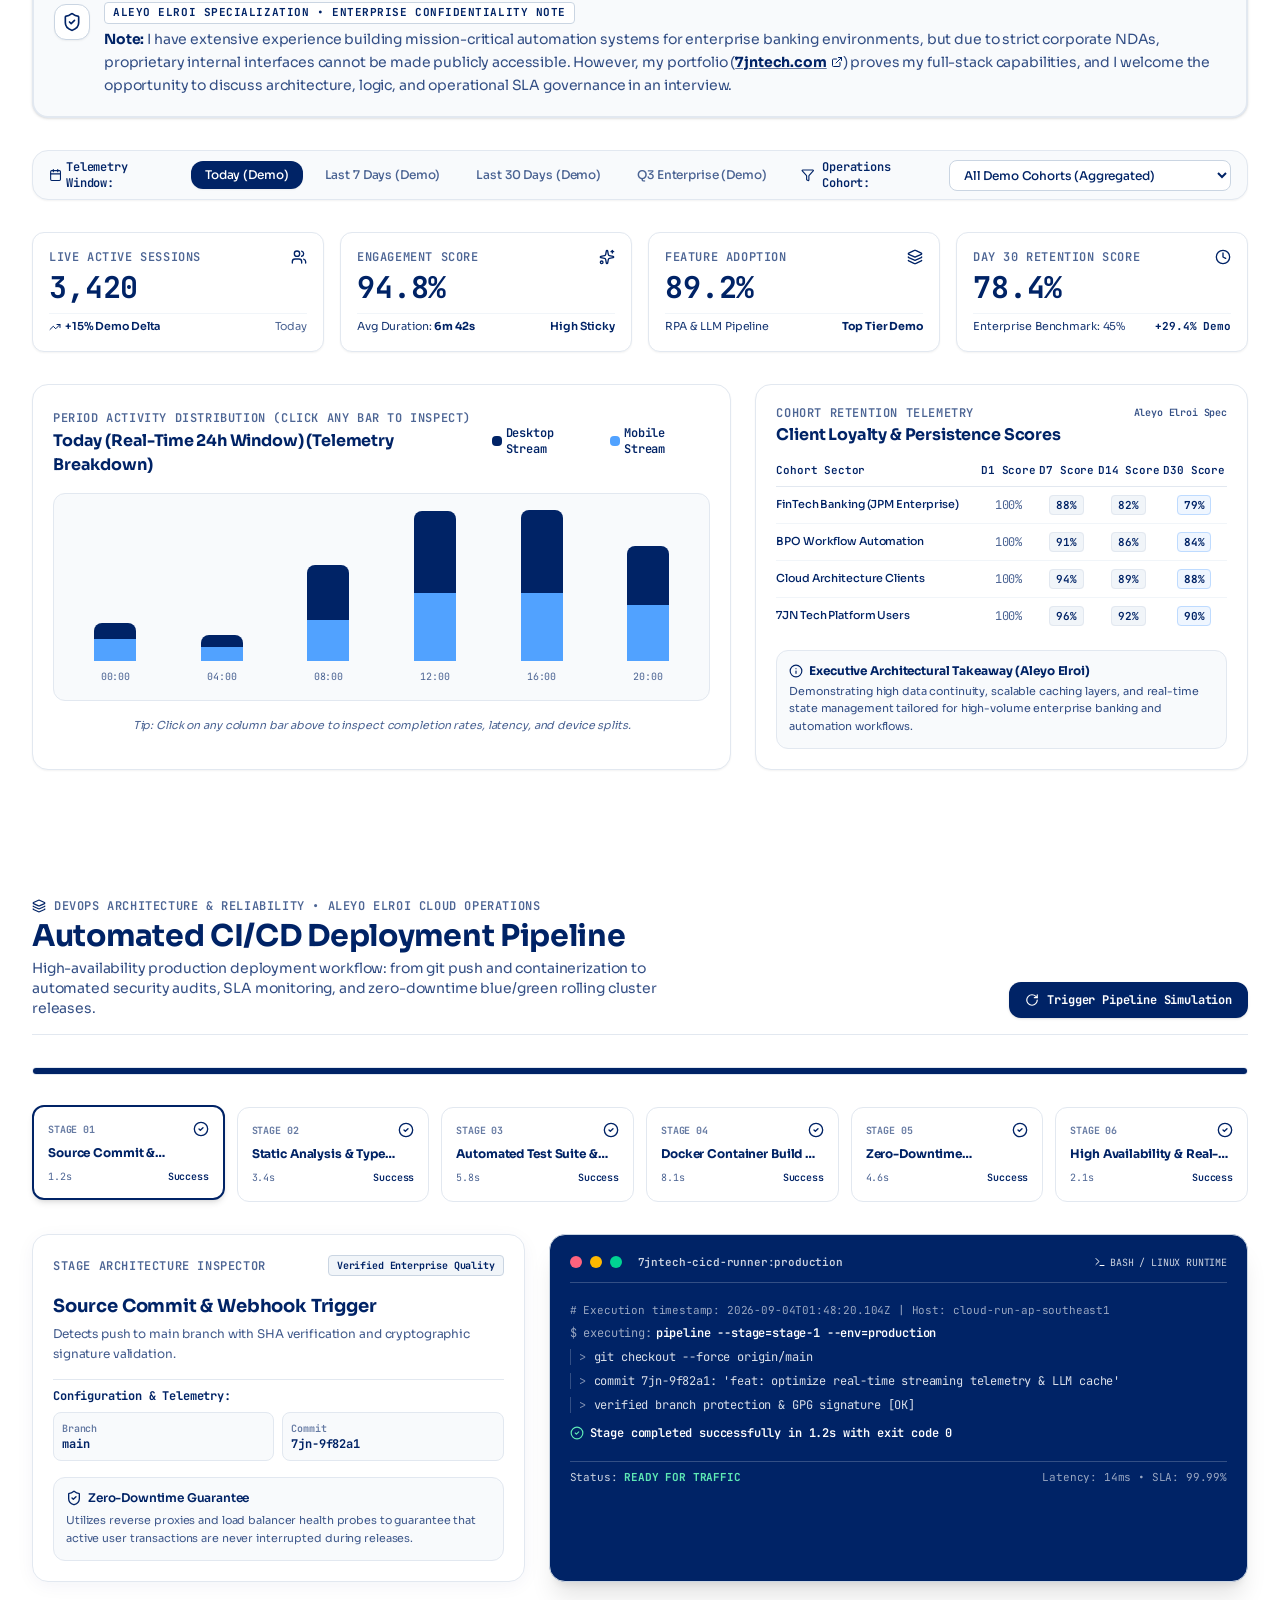
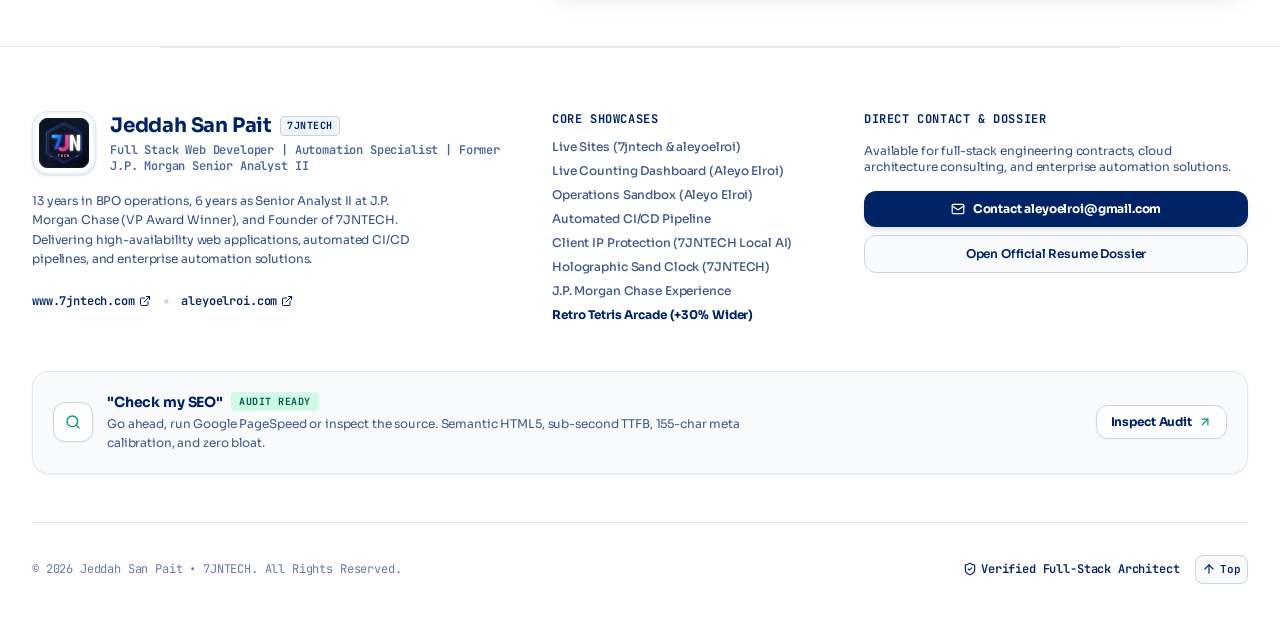
==== commit 4f2c66ca: "Updates" ====
--- a/index.html
+++ b/index.html
@@ -3,7 +3,7 @@
   <head>
     <meta charset="UTF-8" />
     <meta name="viewport" content="width=device-width, initial-scale=1.0" />
-    <title>Aleyo Elroi - Executive Full-Stack & Cloud Portfolio</title>
+    <title>Jeddah San T. Pait (Aleyo Elroi) - Executive Full-Stack & Cloud Portfolio</title>
     
     <!-- Precision Meta Description (155 characters: calibrated for 150-160 character SEO benchmark) -->
     <meta name="description" content="Executive portfolio of JS T. Pait: Full-Stack Developer, Automation Specialist & former J.P. Morgan Senior Analyst II. Live web solutions & CI/CD systems." />
@@ -15,7 +15,7 @@
     <link rel="canonical" href="https://aleyoelroi-lab.github.io/profile/" />
 
     <!-- Open Graph Metadata for Social Shares (LinkedIn, Slack, Messenger, Facebook) -->
-    <meta property="og:title" content="Aleyo Elroi - Executive Full-Stack & Cloud Portfolio" />
+    <meta property="og:title" content="Jeddah San T. Pait (Aleyo Elroi) - Executive Full-Stack & Cloud Portfolio" />
     <meta property="og:description" content="Executive portfolio of JS T. Pait: Full-Stack Developer, Automation Specialist & former J.P. Morgan Senior Analyst II. Live web solutions & CI/CD systems." />
     <meta property="og:url" content="https://aleyoelroi-lab.github.io/profile/" />
     <meta property="og:site_name" content="7JNTECH | Aleyo Elroi" />
@@ -29,7 +29,7 @@
 
     <!-- Twitter Card Tags -->
     <meta name="twitter:card" content="summary_large_image" />
-    <meta name="twitter:title" content="Aleyo Elroi - Executive Full-Stack & Cloud Portfolio" />
+    <meta name="twitter:title" content="Jeddah San T. Pait (Aleyo Elroi) - Executive Full-Stack & Cloud Portfolio" />
     <meta name="twitter:description" content="Executive portfolio of JS T. Pait: Full-Stack Developer, Automation Specialist & former J.P. Morgan Senior Analyst II. Live web solutions & CI/CD systems." />
     <meta name="twitter:image" content="https://aleyoelroi-lab.github.io/profile/profile.png" />
     <meta name="twitter:image:alt" content="JS T. Pait - Executive Full-Stack & Cloud Portfolio" />
@@ -74,7 +74,7 @@
           "@type": "WebSite",
           "@id": "https://aleyoelroi-lab.github.io/profile/#website",
           "url": "https://aleyoelroi-lab.github.io/profile/",
-          "name": "Aleyo Elroi - Executive Full-Stack & Cloud Portfolio",
+          "name": "Jeddah San T. Pait (Aleyo Elroi) - Executive Full-Stack & Cloud Portfolio",
           "description": "Executive portfolio of JS T. Pait: Full-Stack Developer, Automation Specialist & former J.P. Morgan Senior Analyst II.",
           "publisher": {
             "@id": "https://aleyoelroi-lab.github.io/profile/#person"
@@ -117,5 +117,4 @@
       </main>
     </div>
   </body>
-</html>
-
+</html>
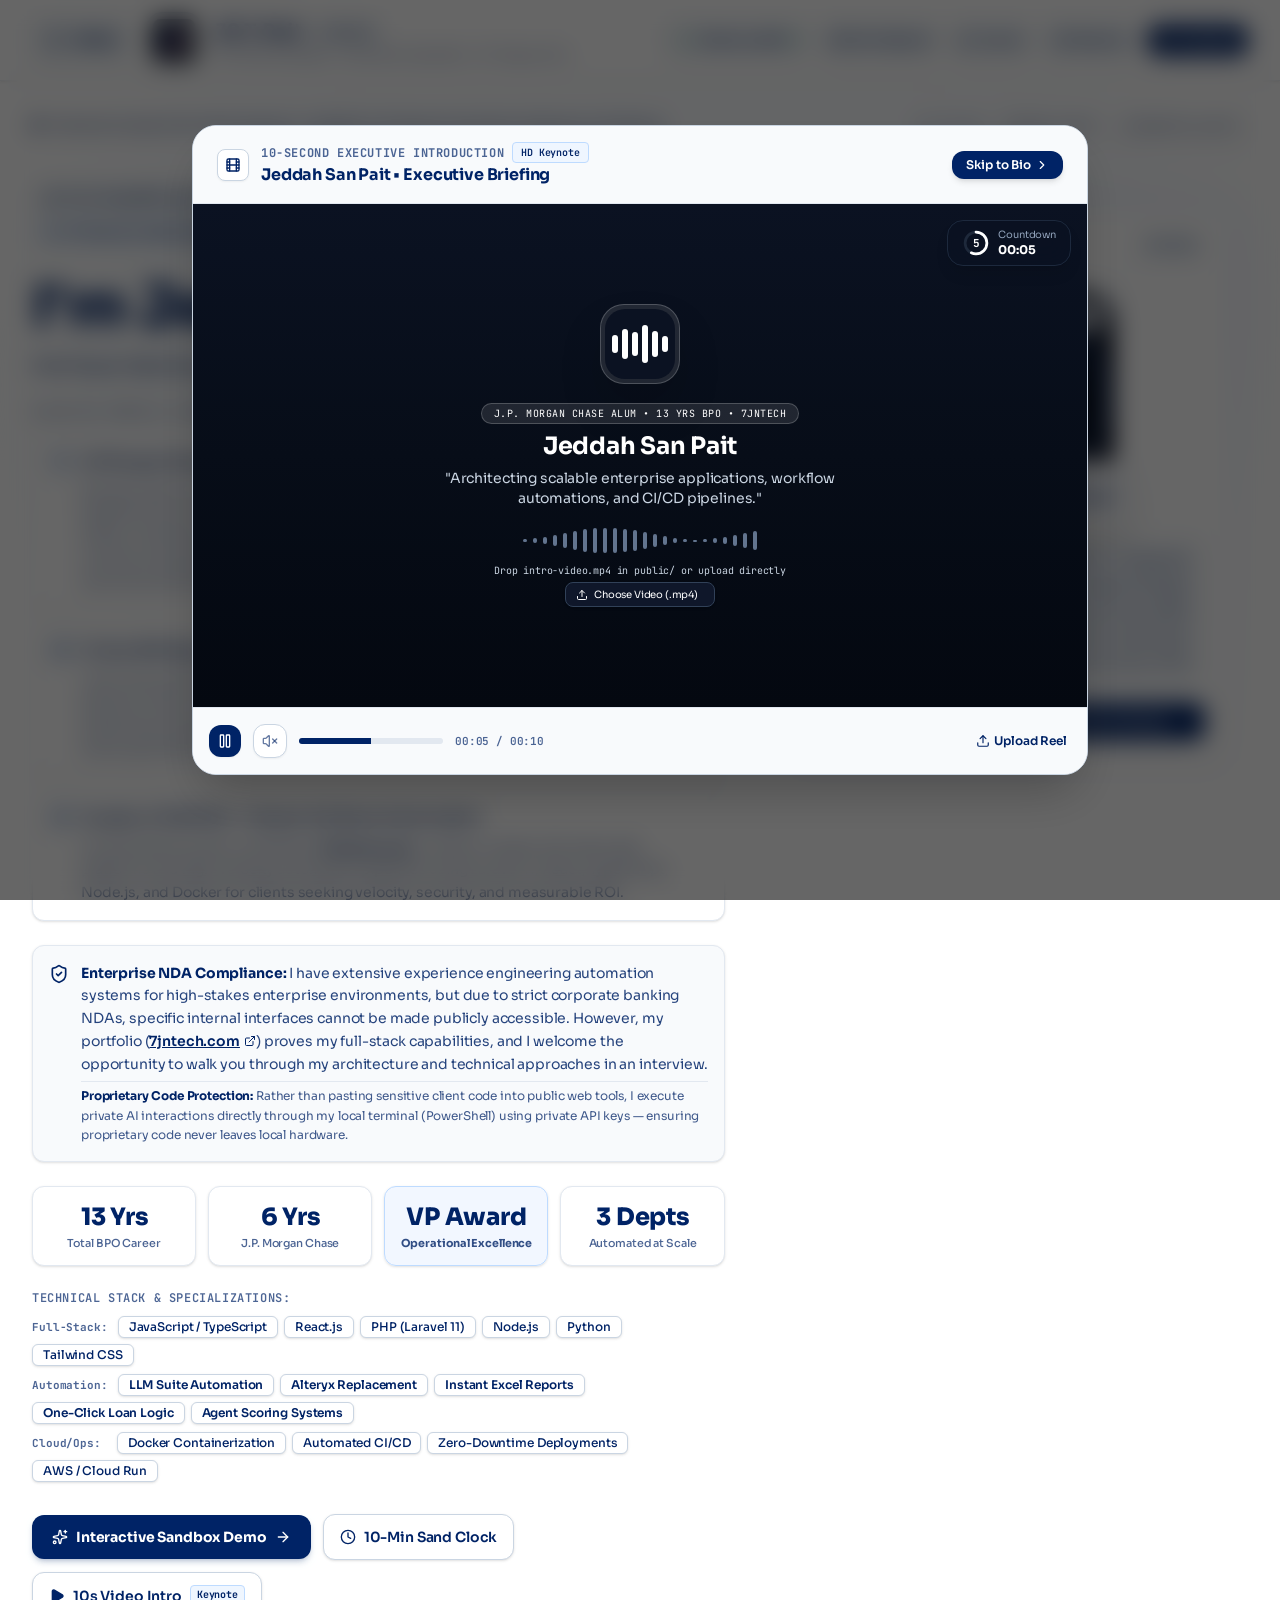
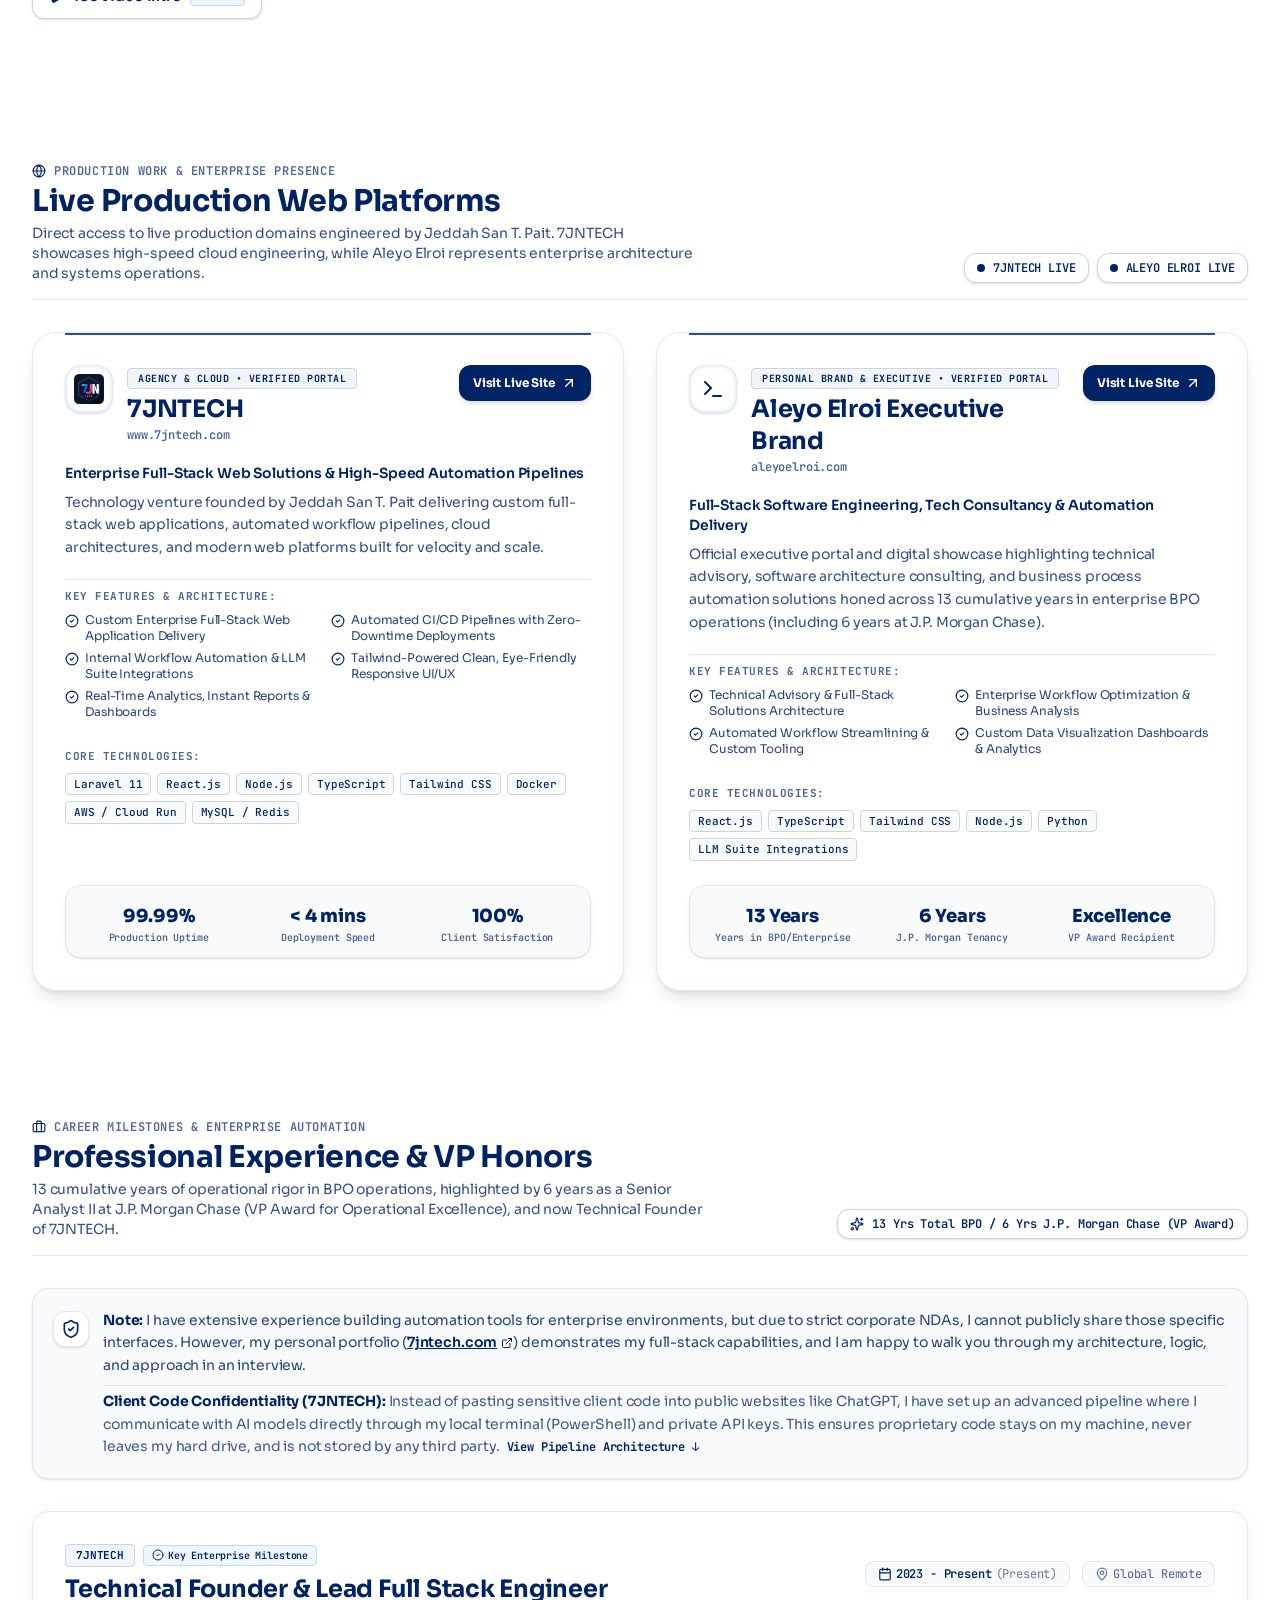
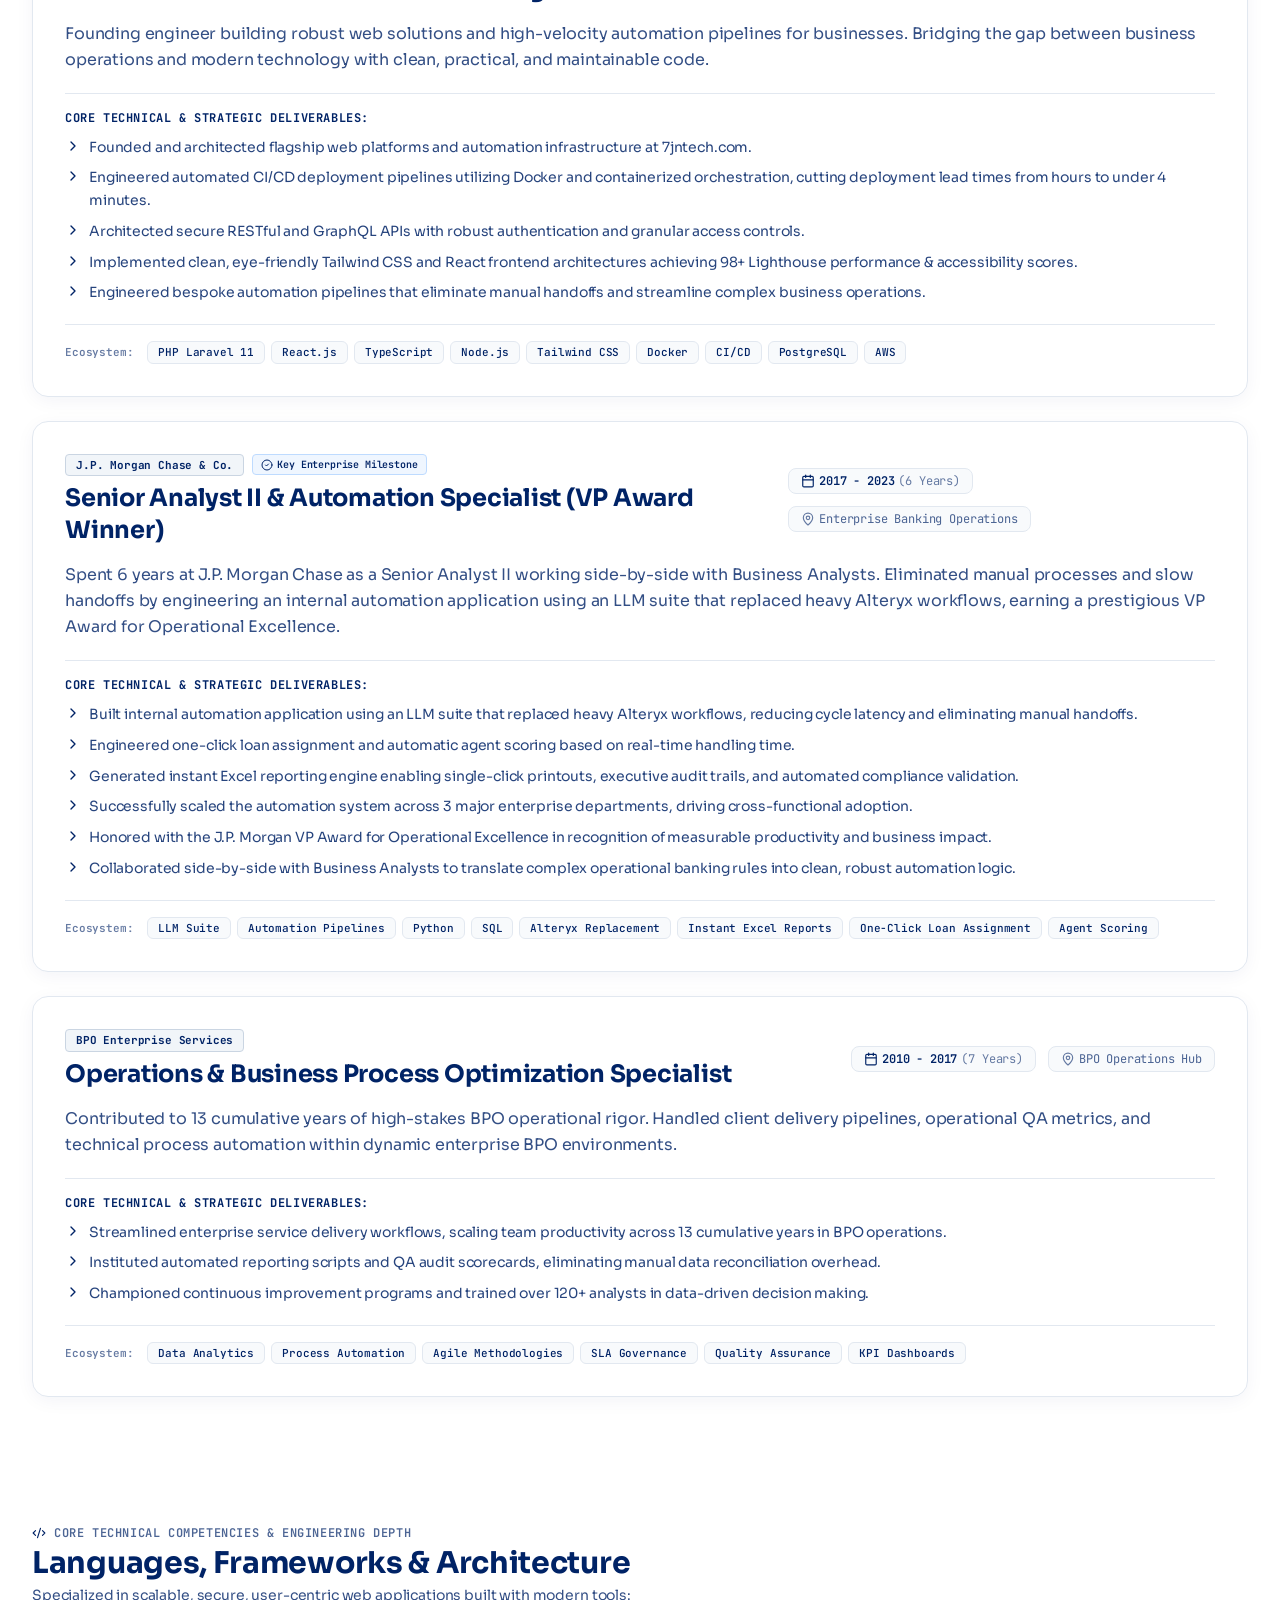
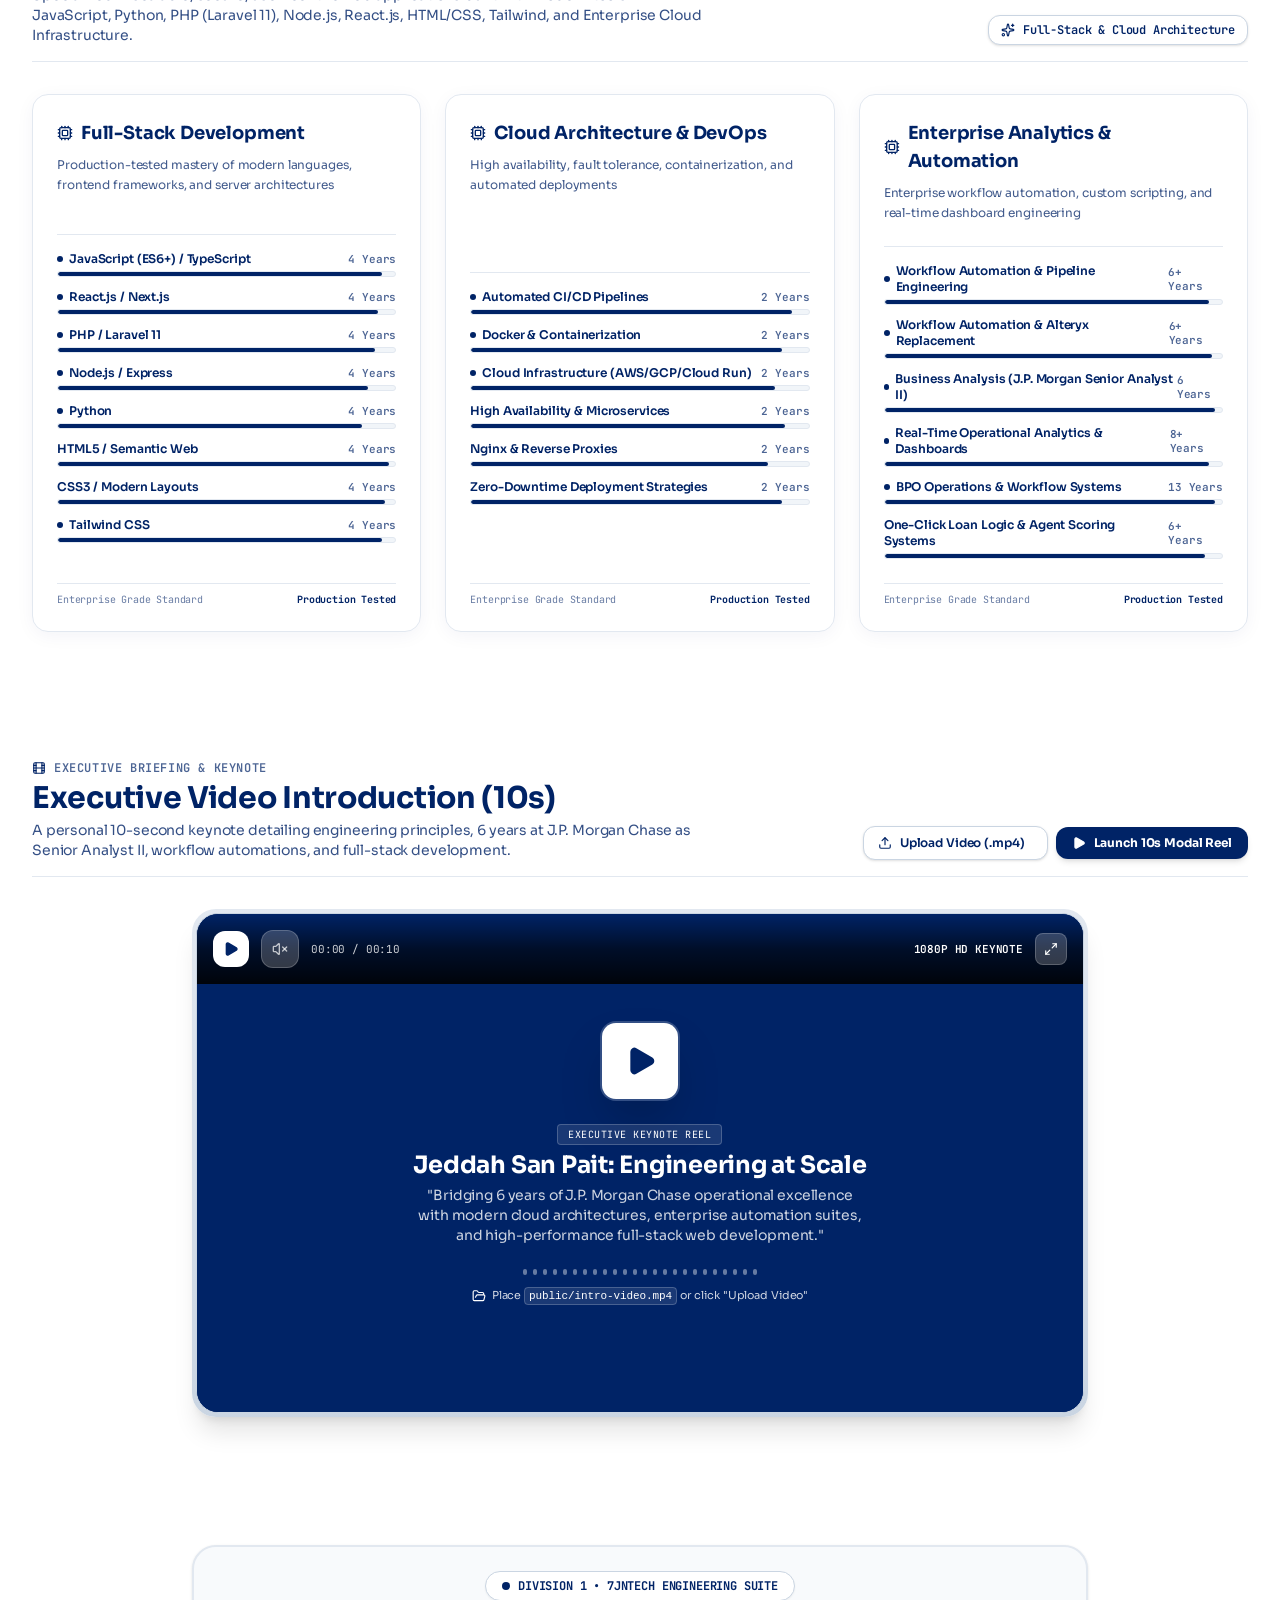
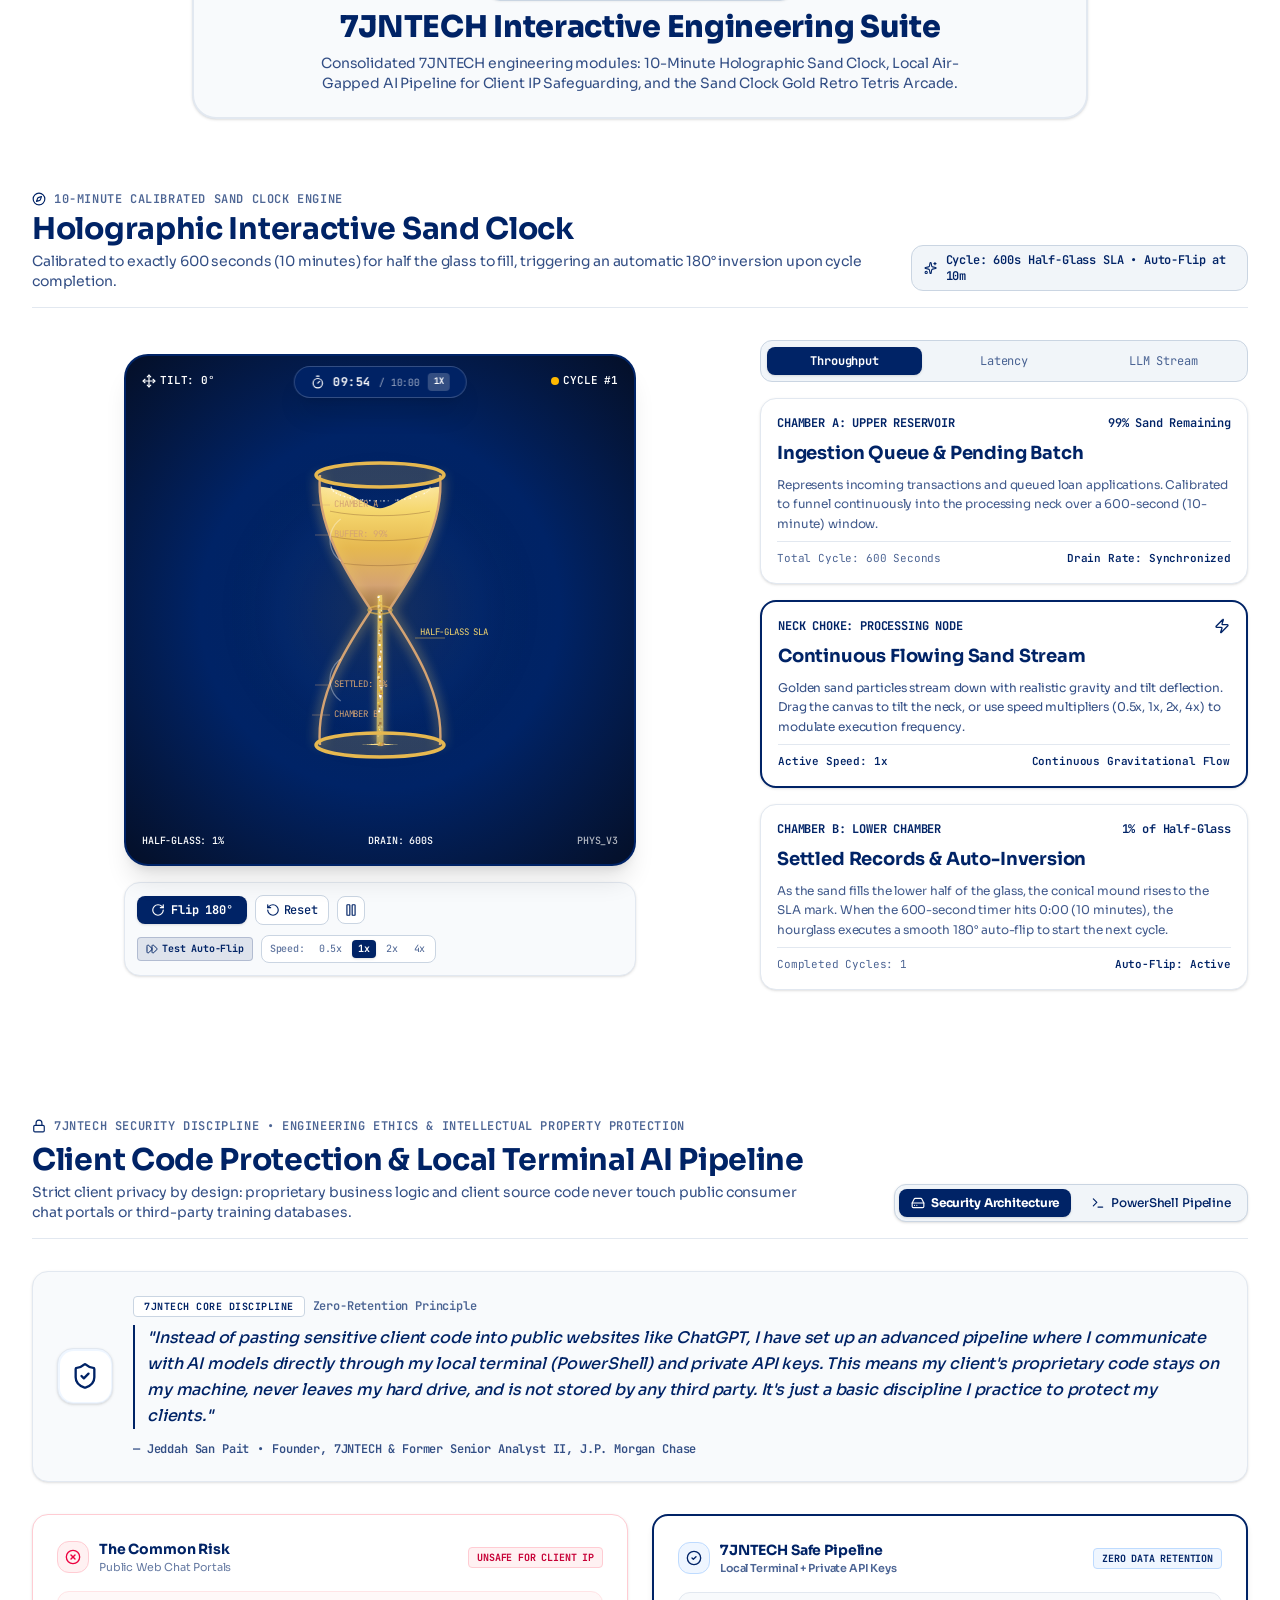
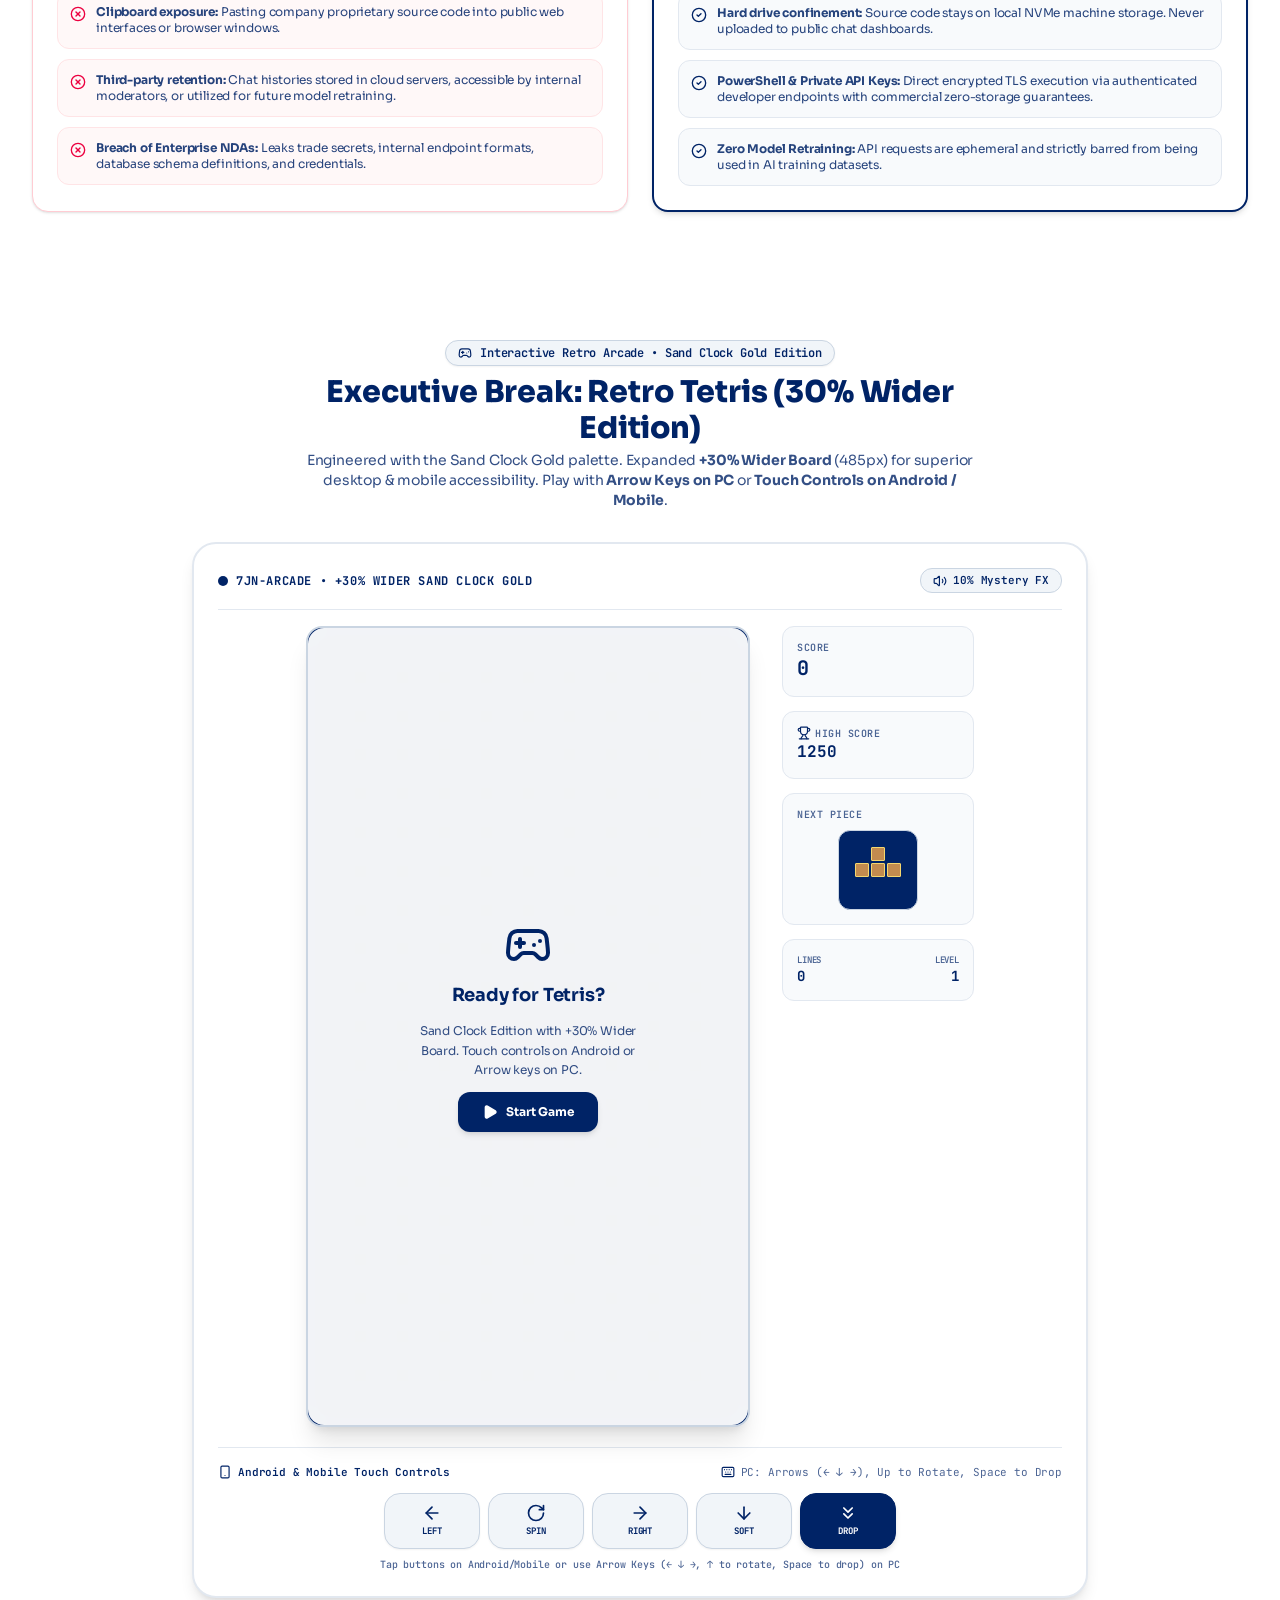
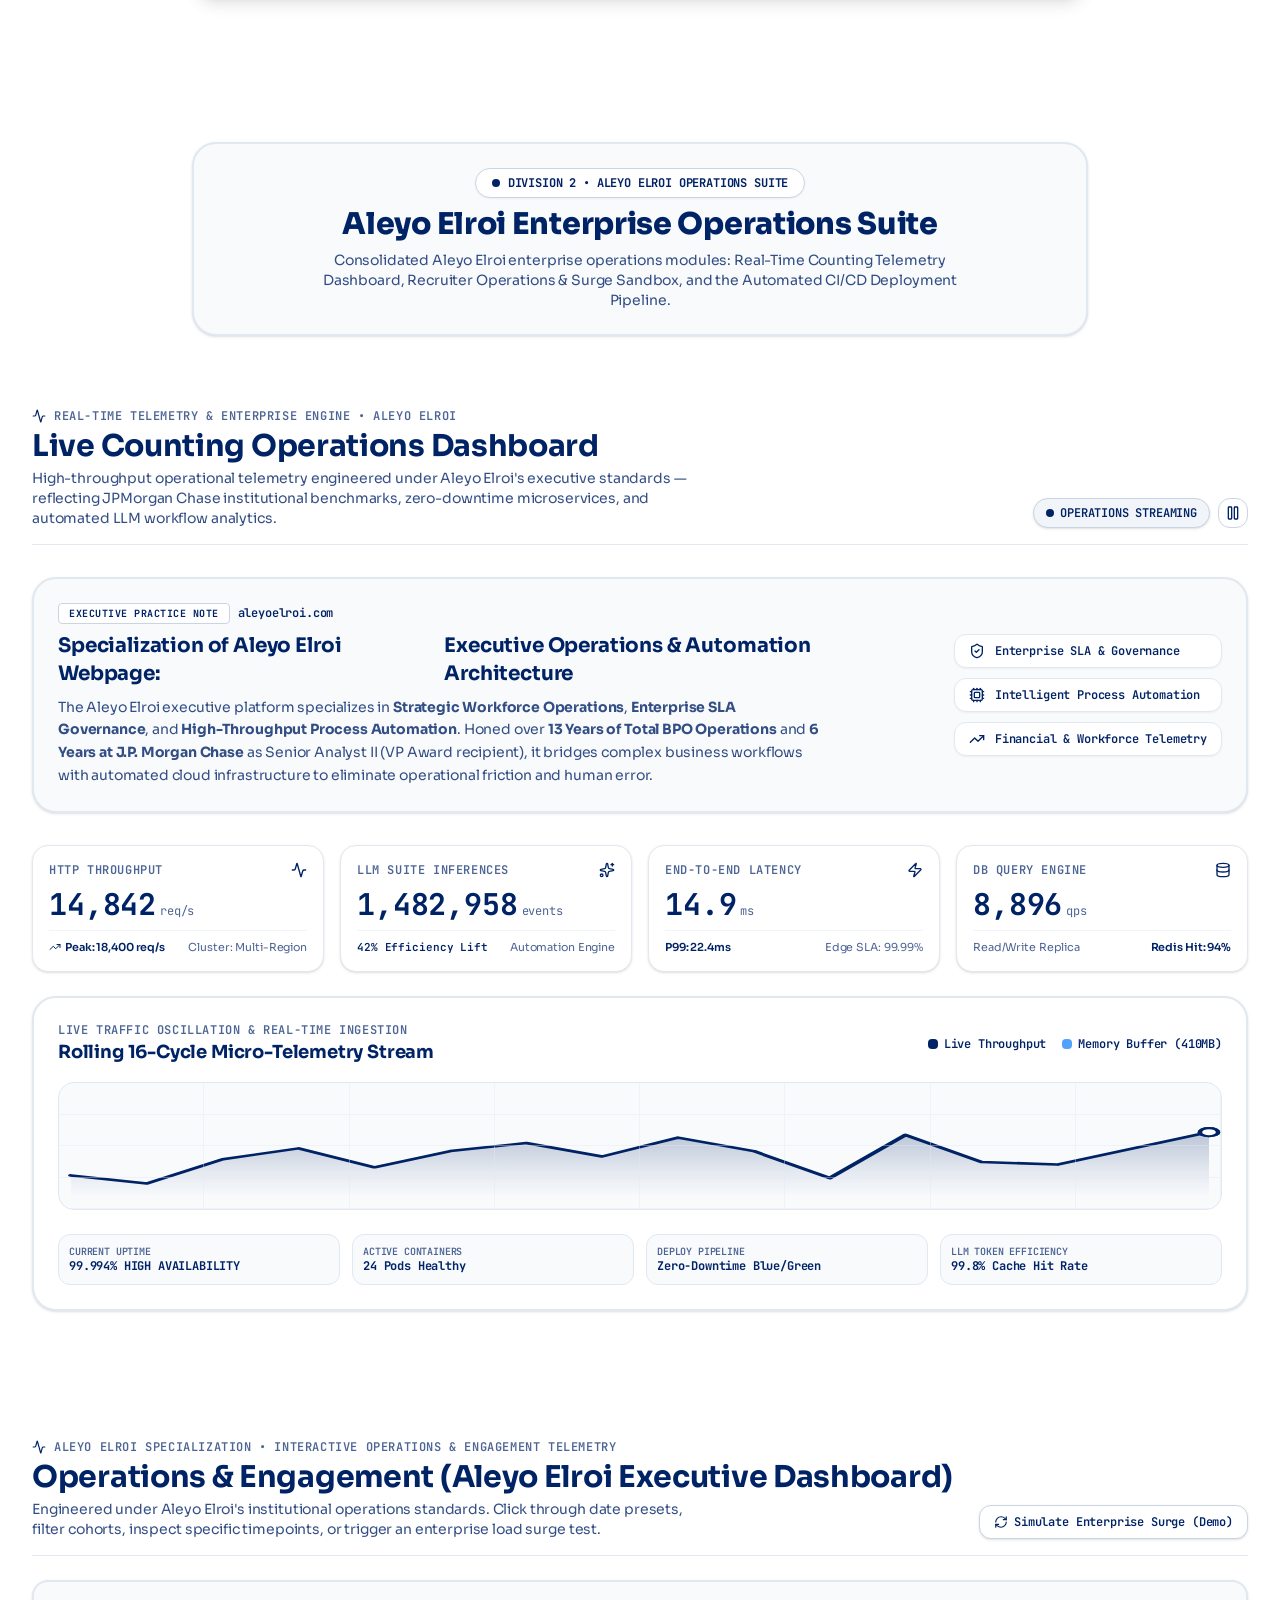
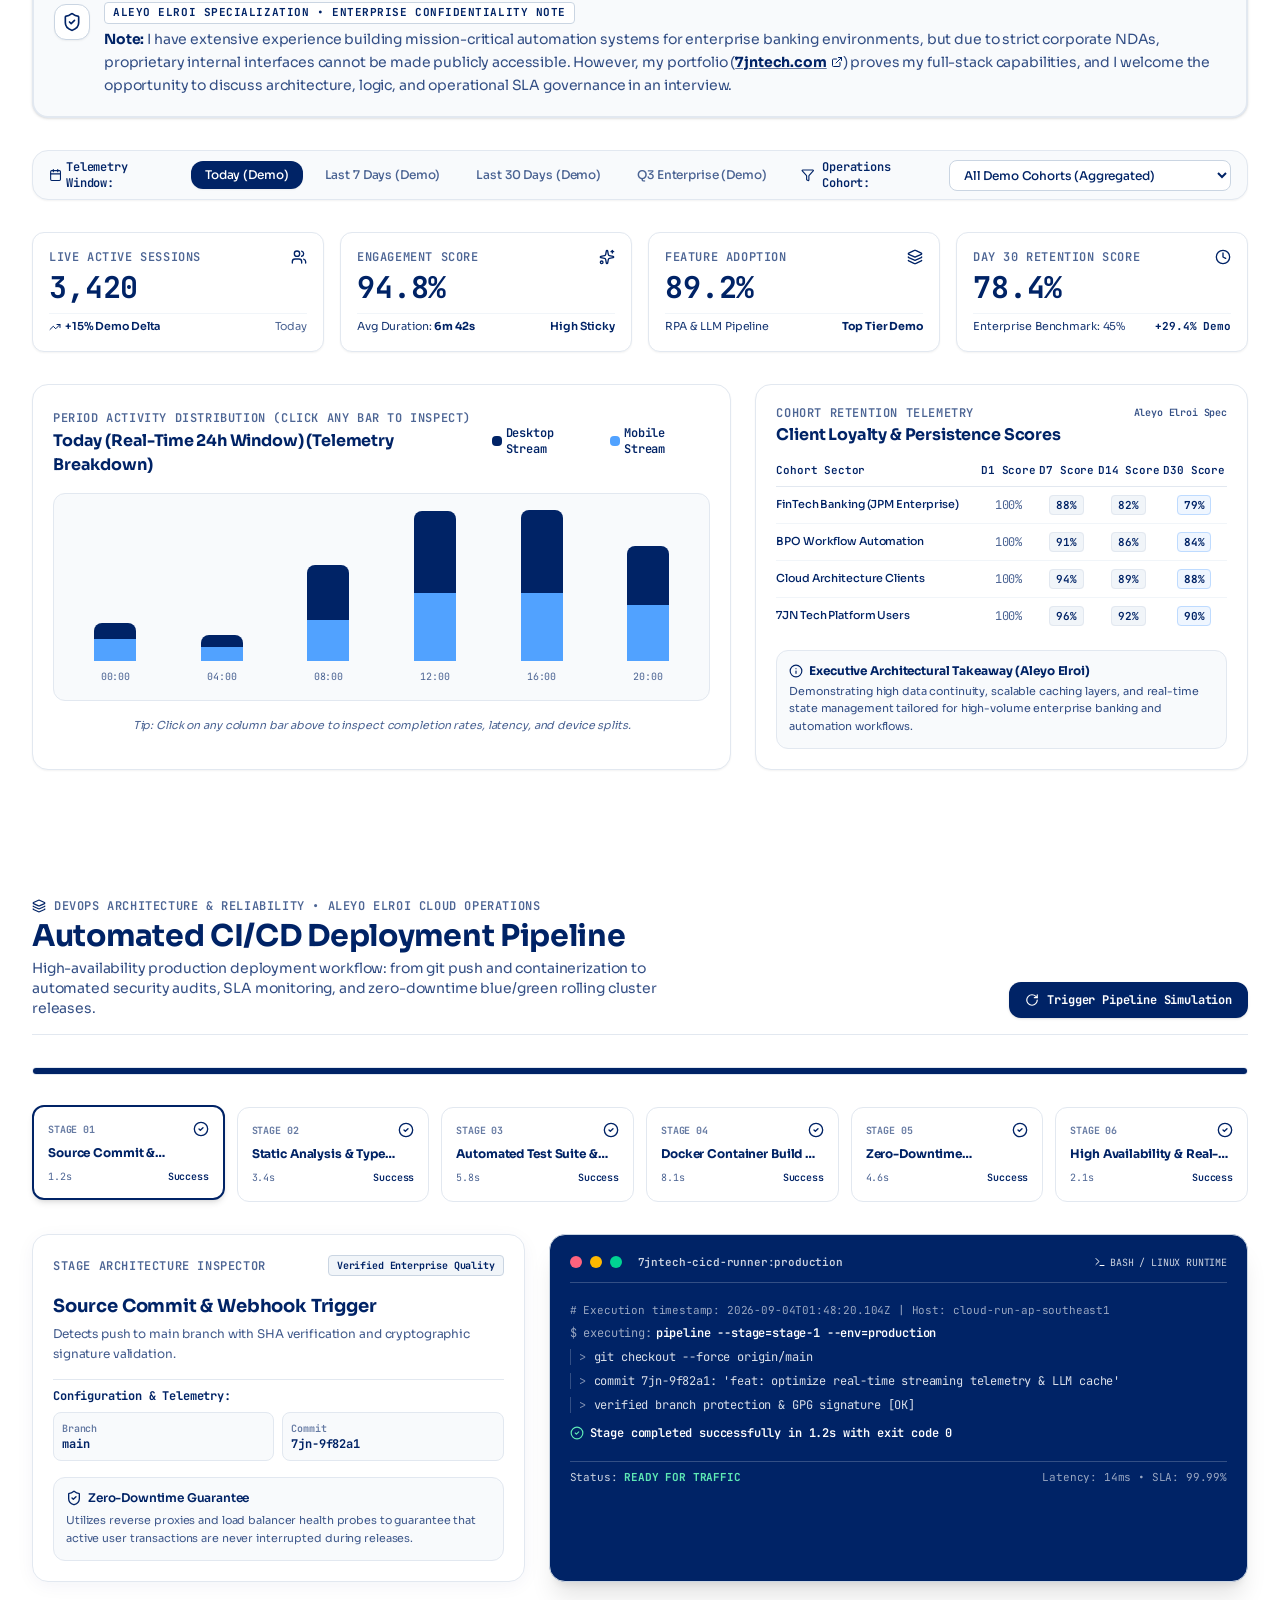
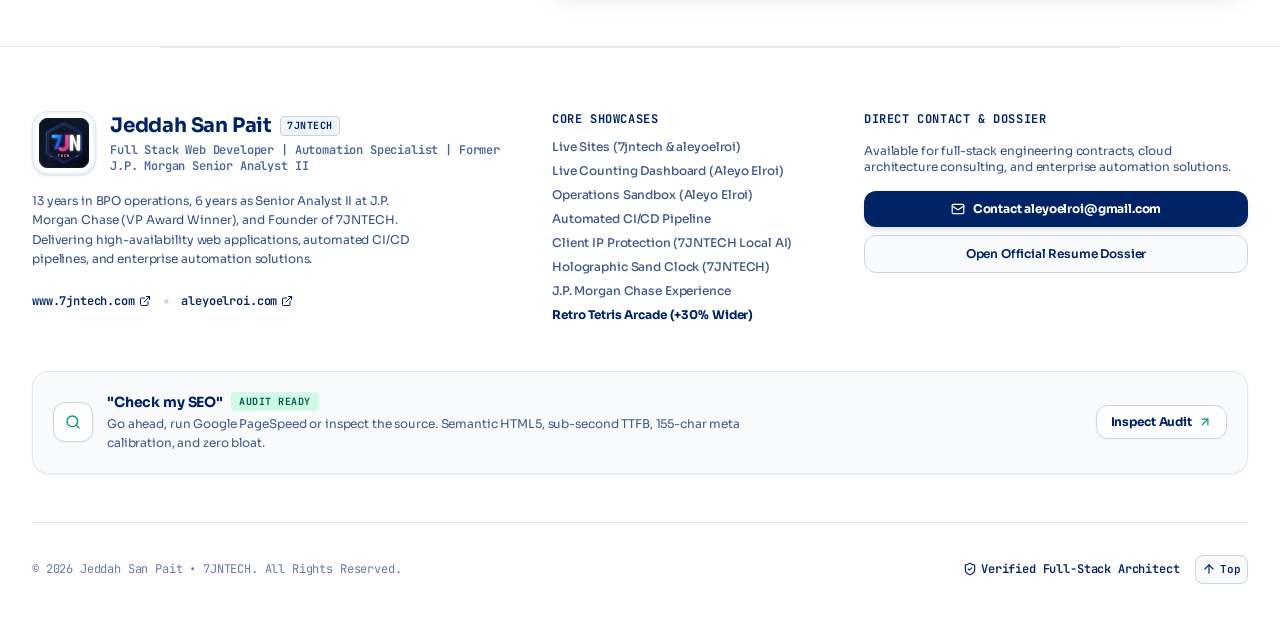
==== commit 387368cf: "Updates" ====
--- a/index.html
+++ b/index.html
@@ -88,7 +88,7 @@
     <link rel="preconnect" href="https://fonts.googleapis.com">
     <link rel="preconnect" href="https://fonts.gstatic.com" crossorigin>
     <link href="https://fonts.googleapis.com/css2?family=JetBrains+Mono:wght@400;500;600&family=Plus+Jakarta+Sans:wght@300;400;500;600;700&family=Sora:wght@300;400;500;600;700;800&display=swap" rel="stylesheet">
-    <script type="module" crossorigin src="./assets/index-PepqbVmm.js"></script>
+    <script type="module" crossorigin src="./assets/index-ptTO25C0.js"></script>
     <link rel="stylesheet" crossorigin href="./assets/index-C7zh_VD2.css">
   </head>
   <body class="bg-white text-[#002366] font-tech antialiased selection:bg-[#002366]/15 selection:text-[#002366]">
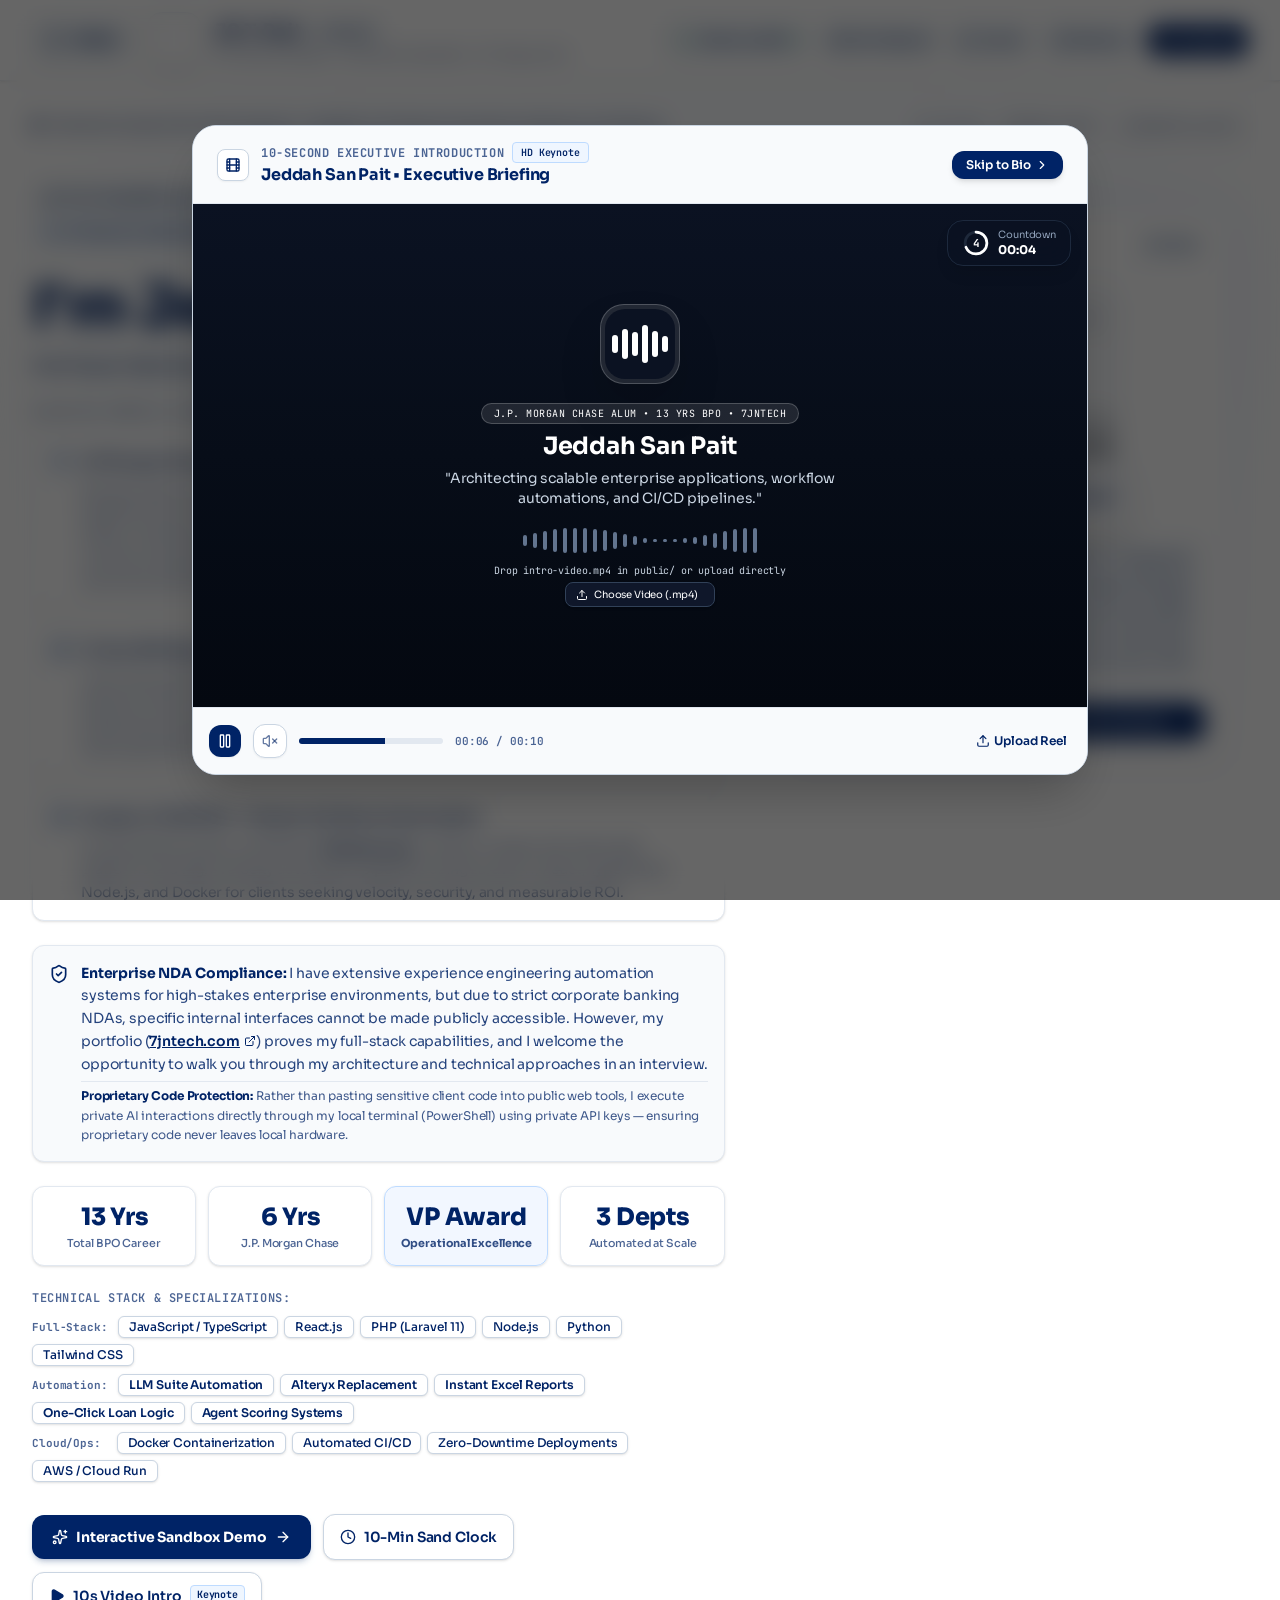
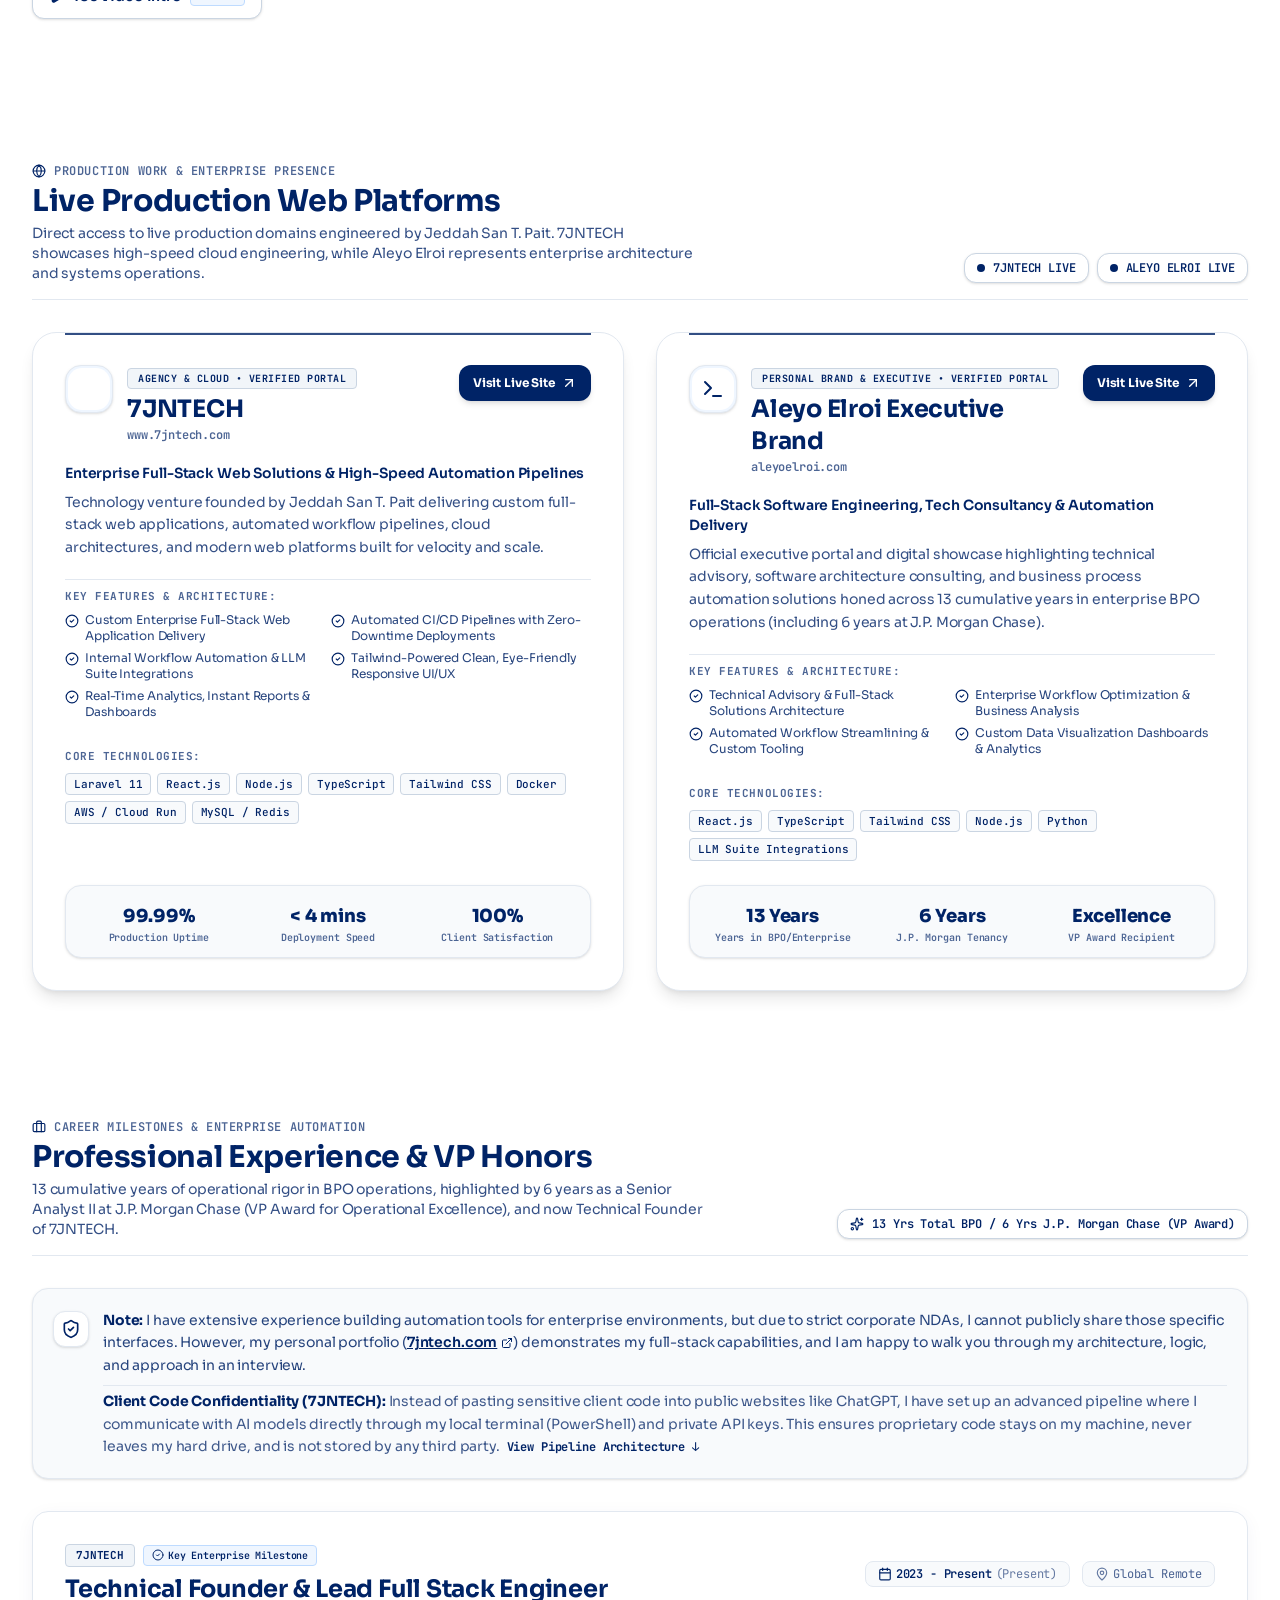
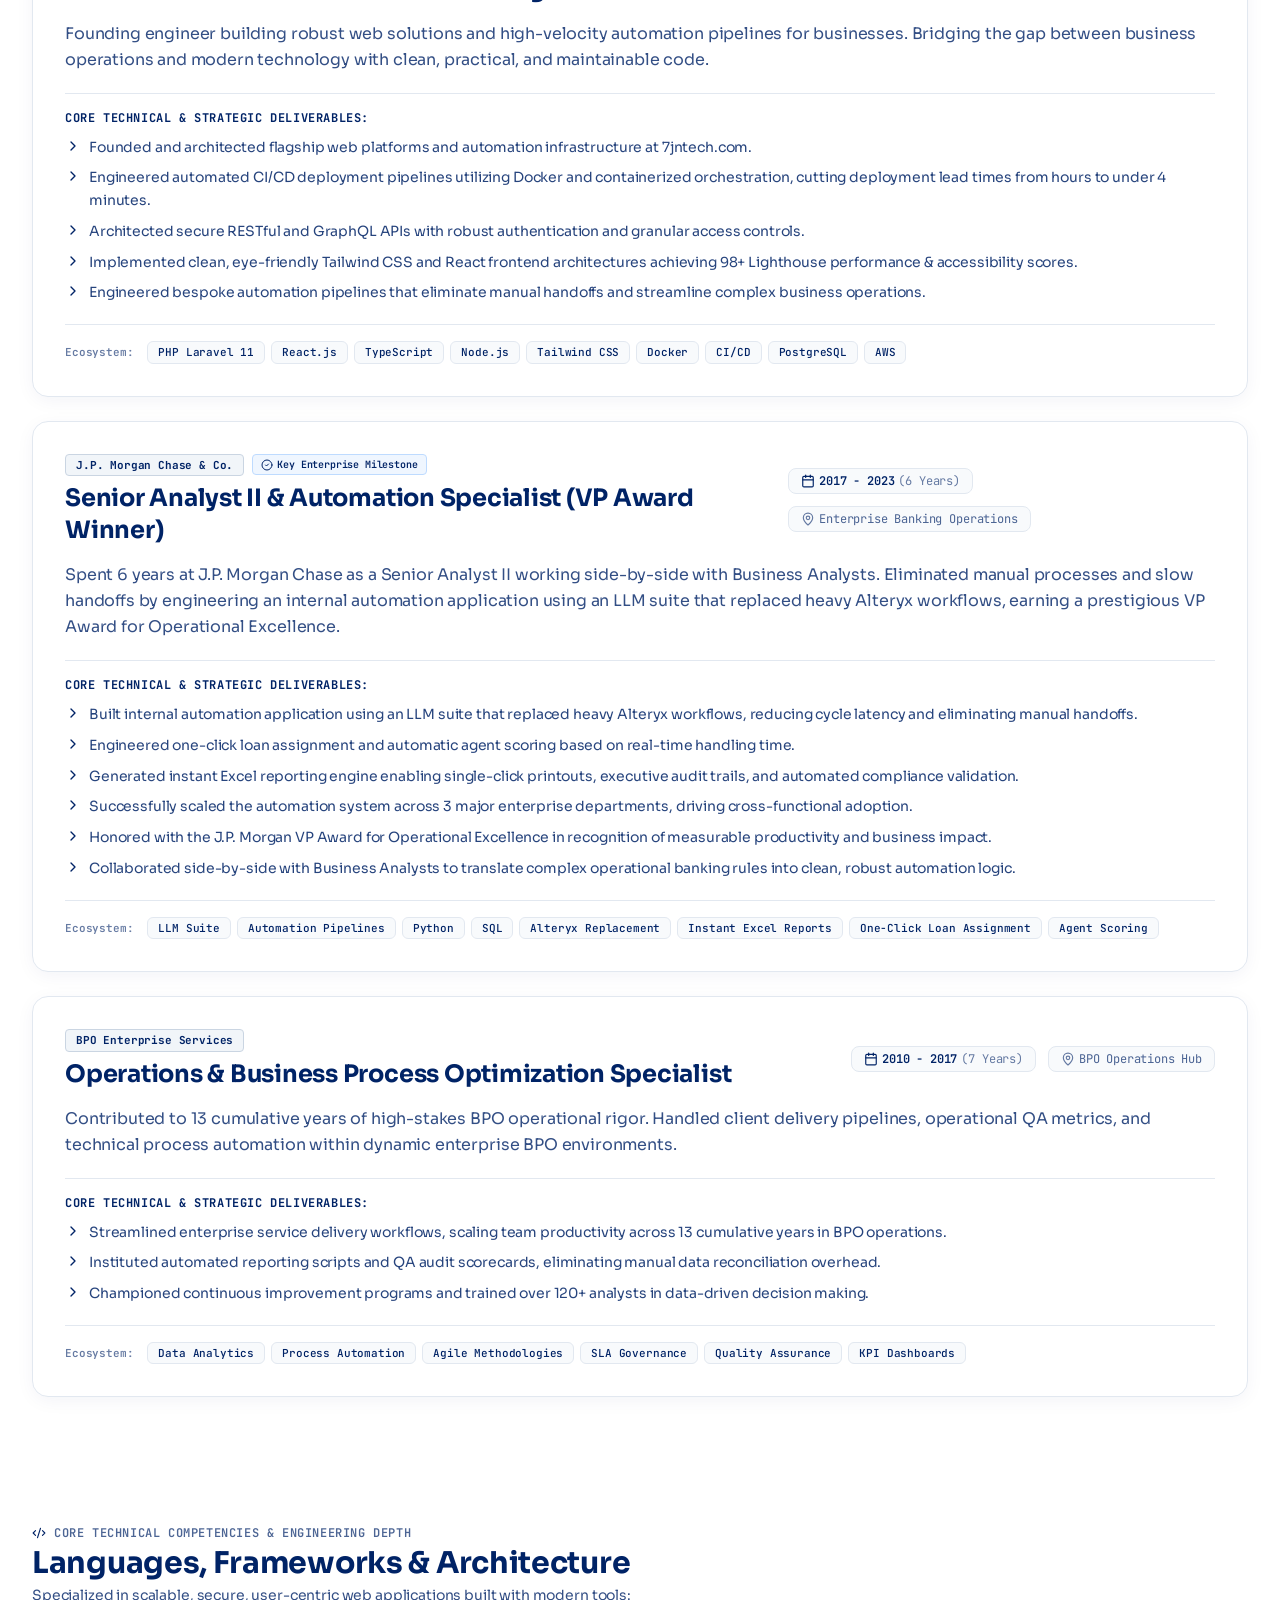
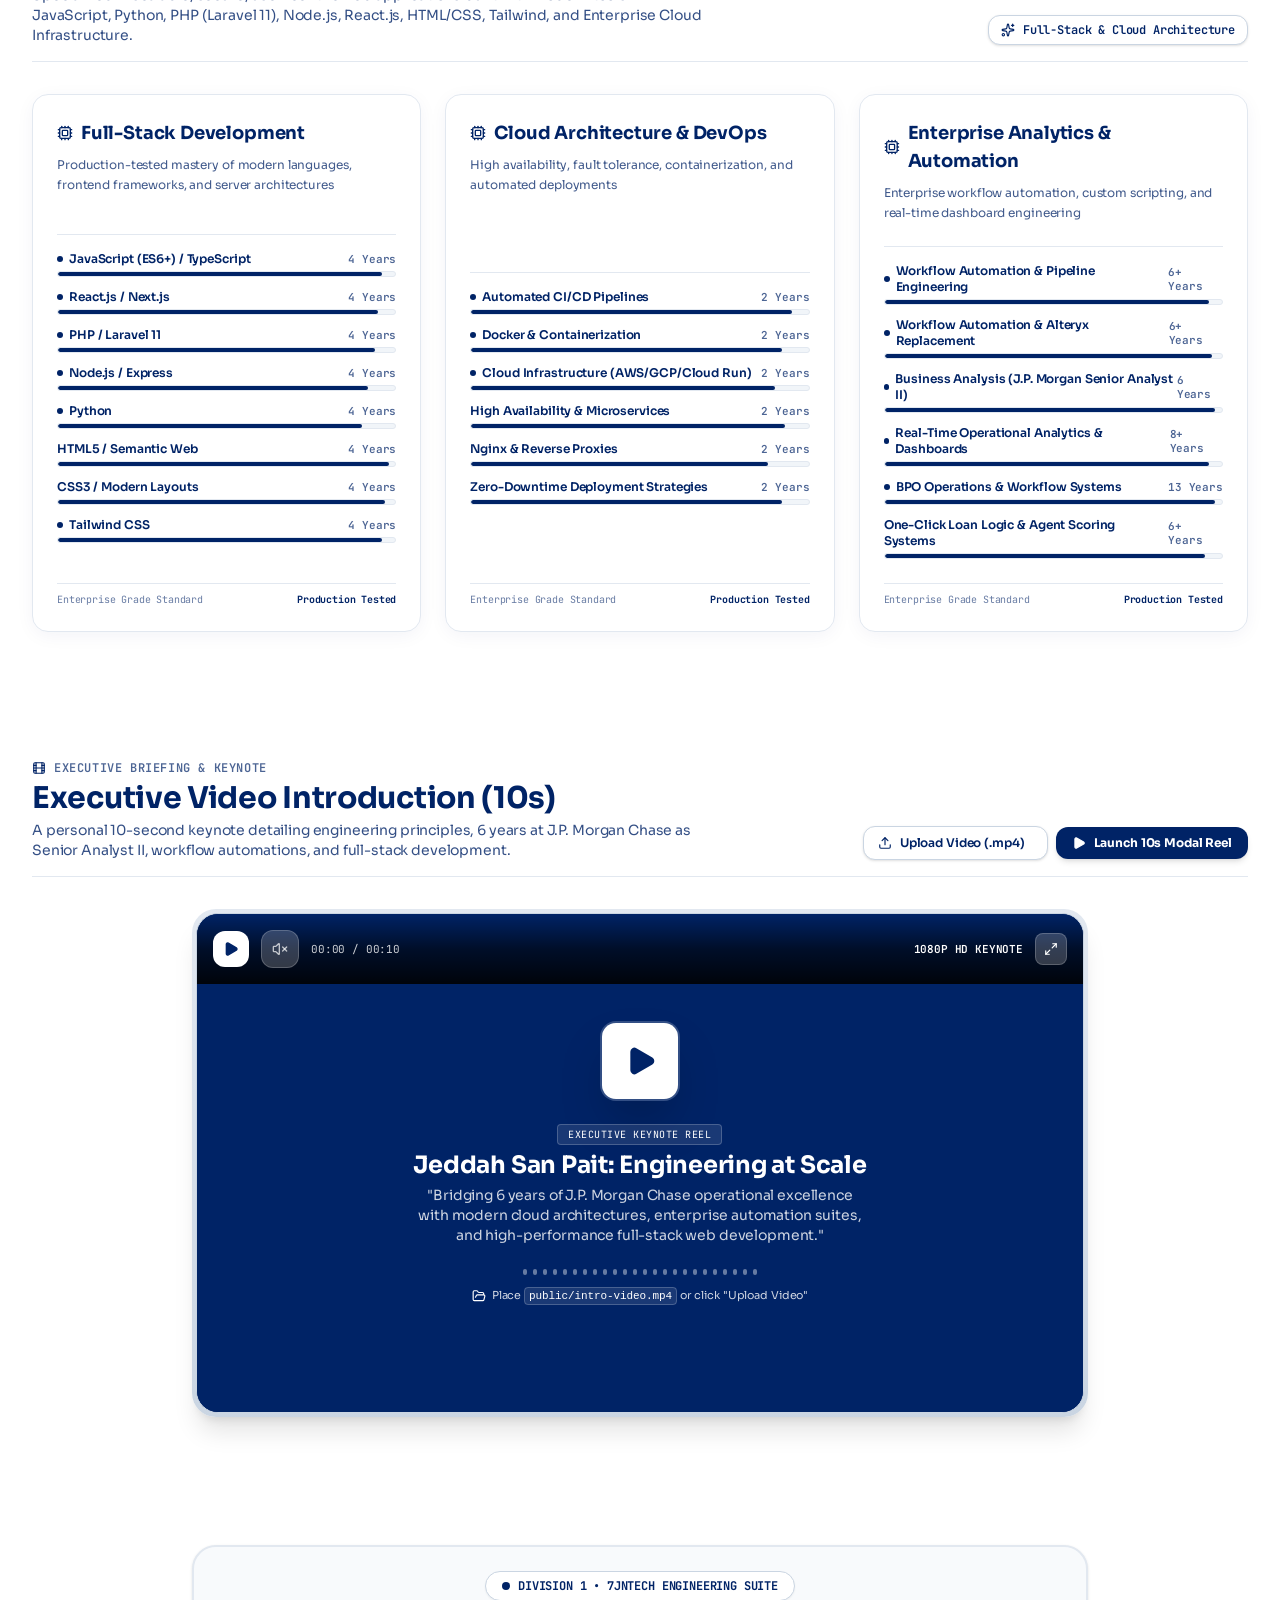
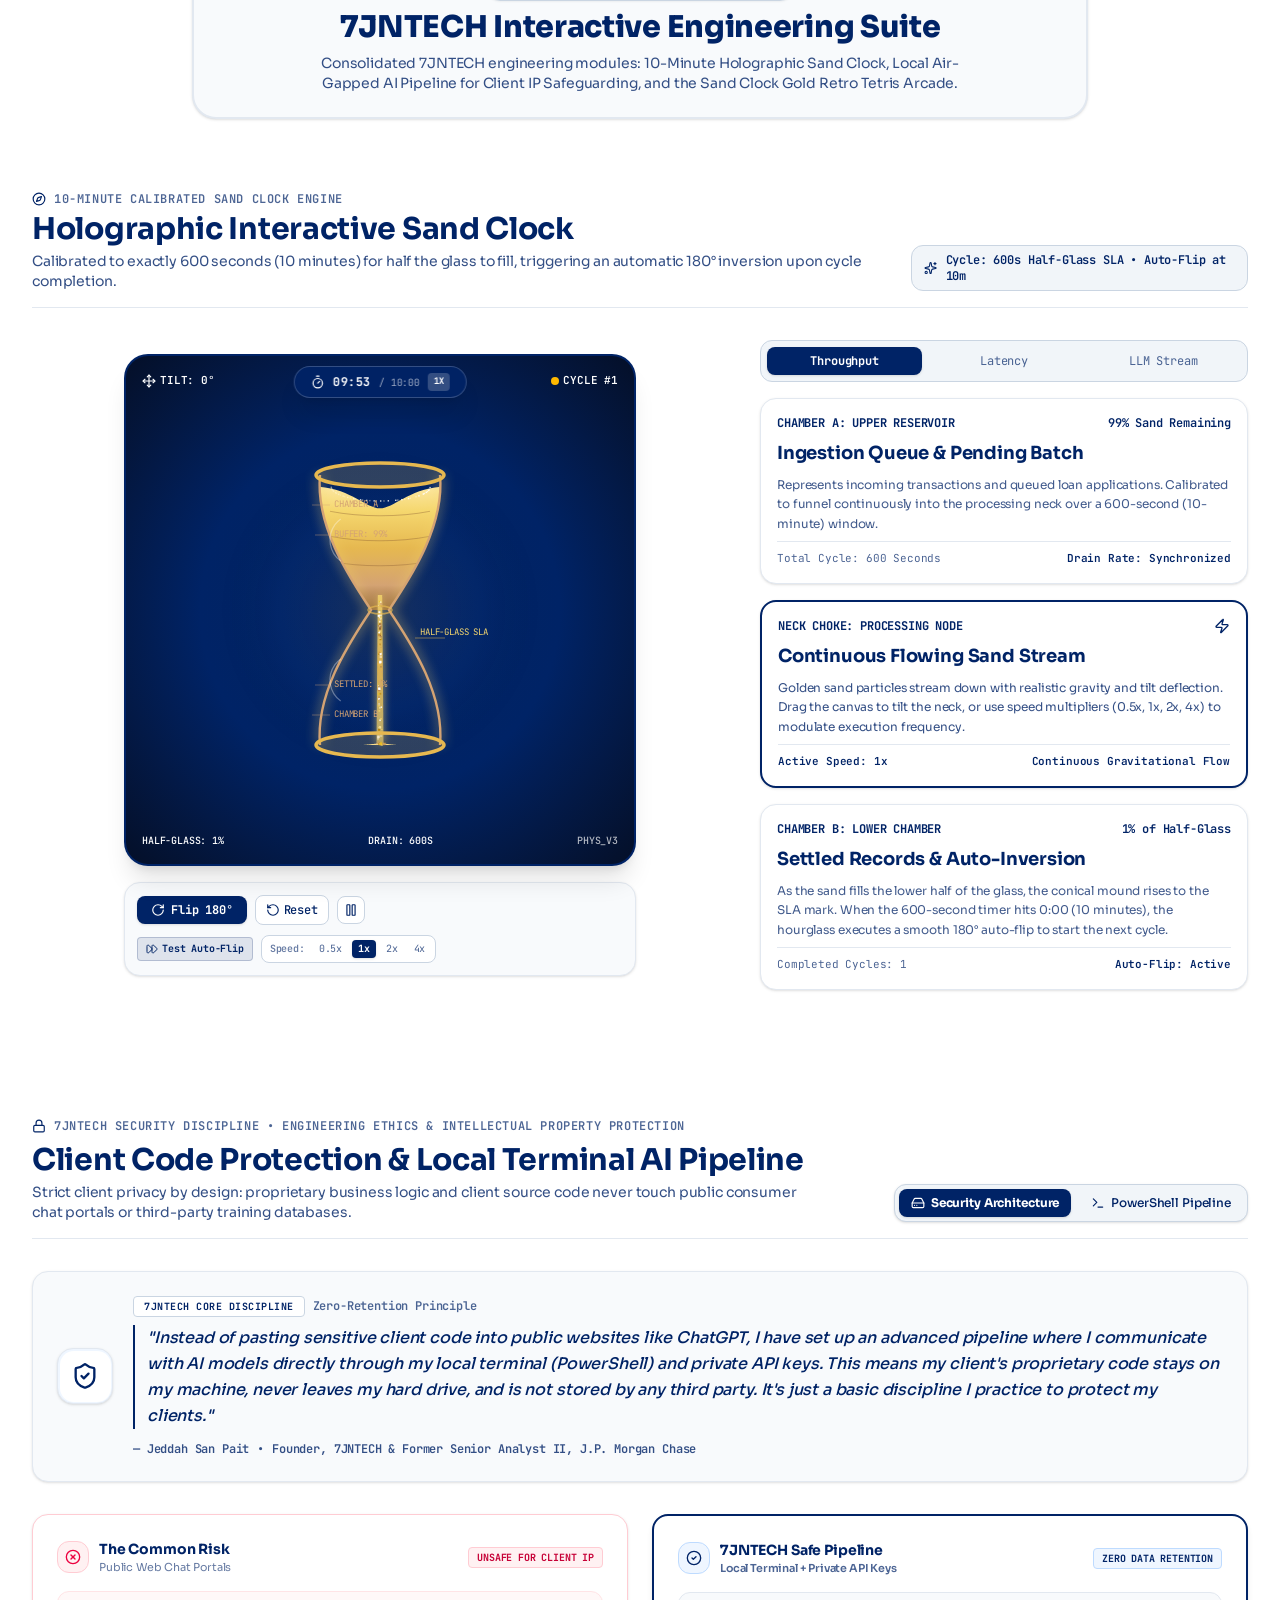
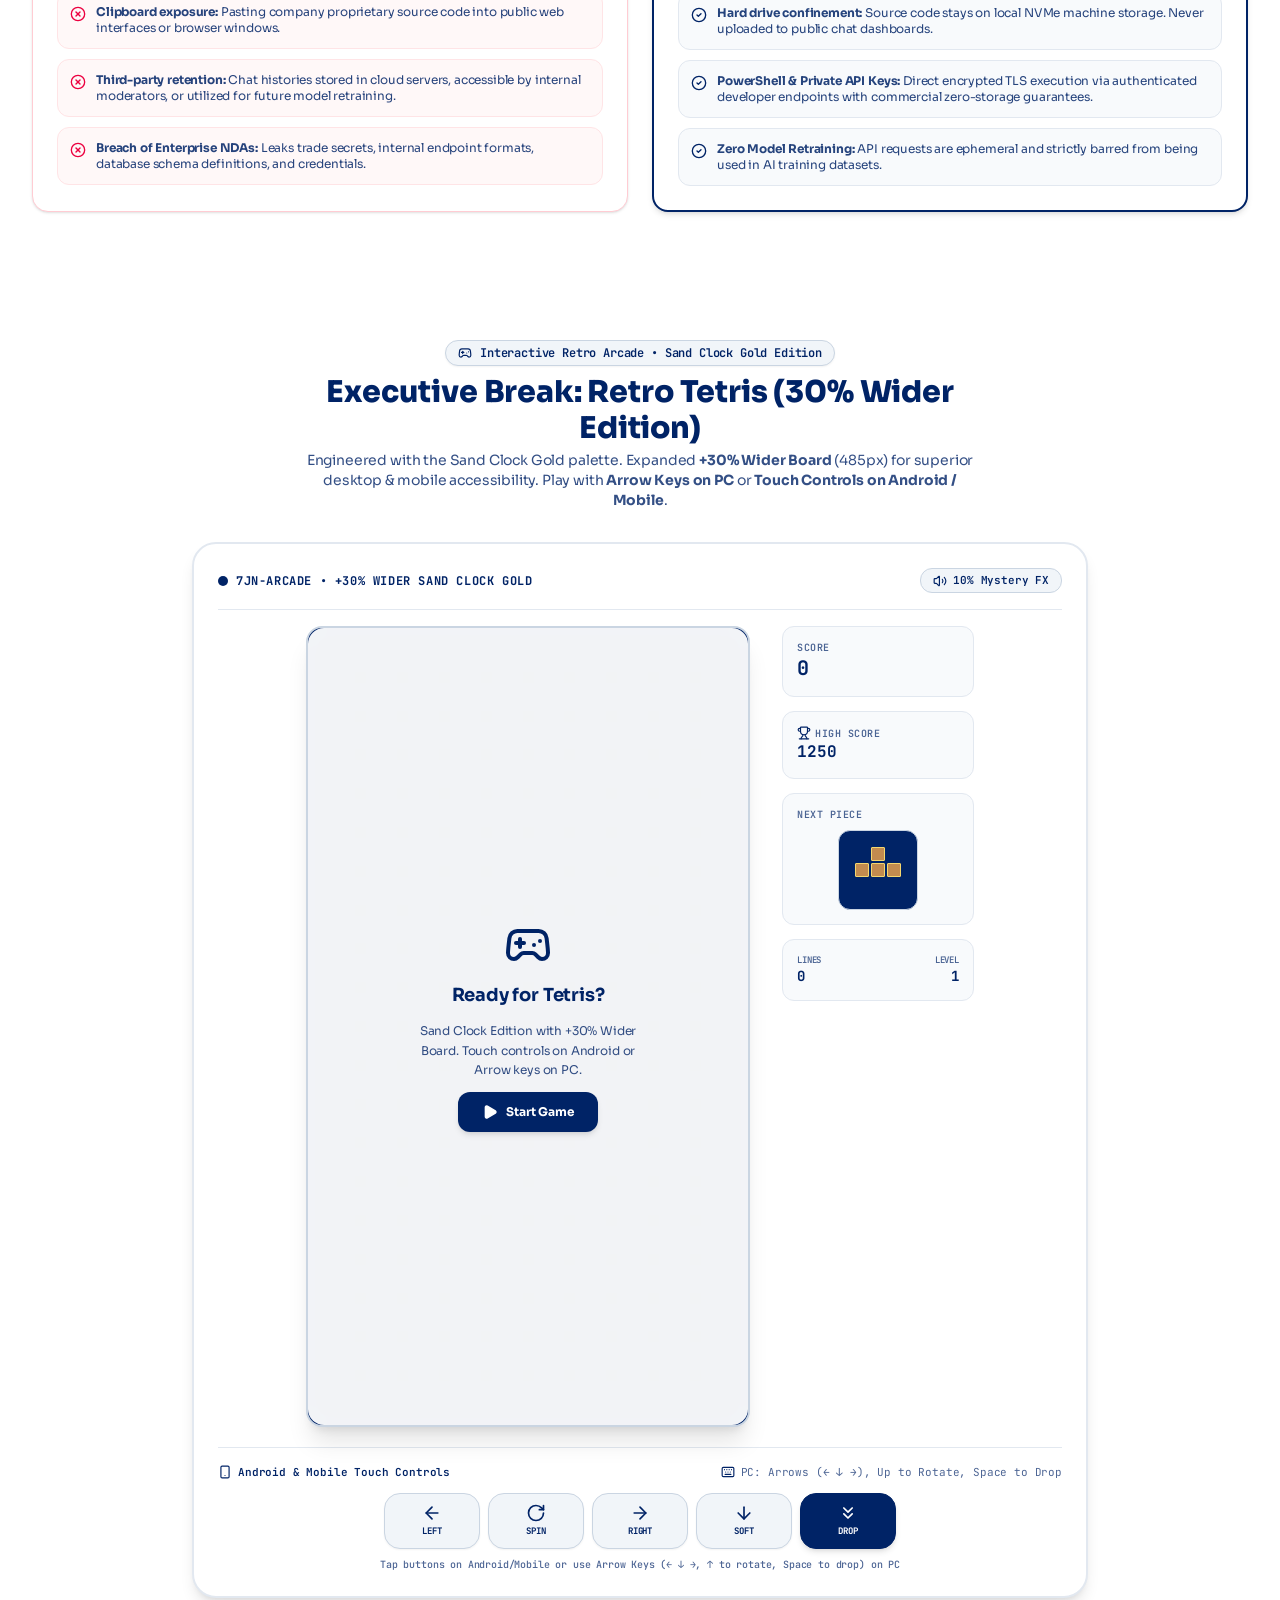
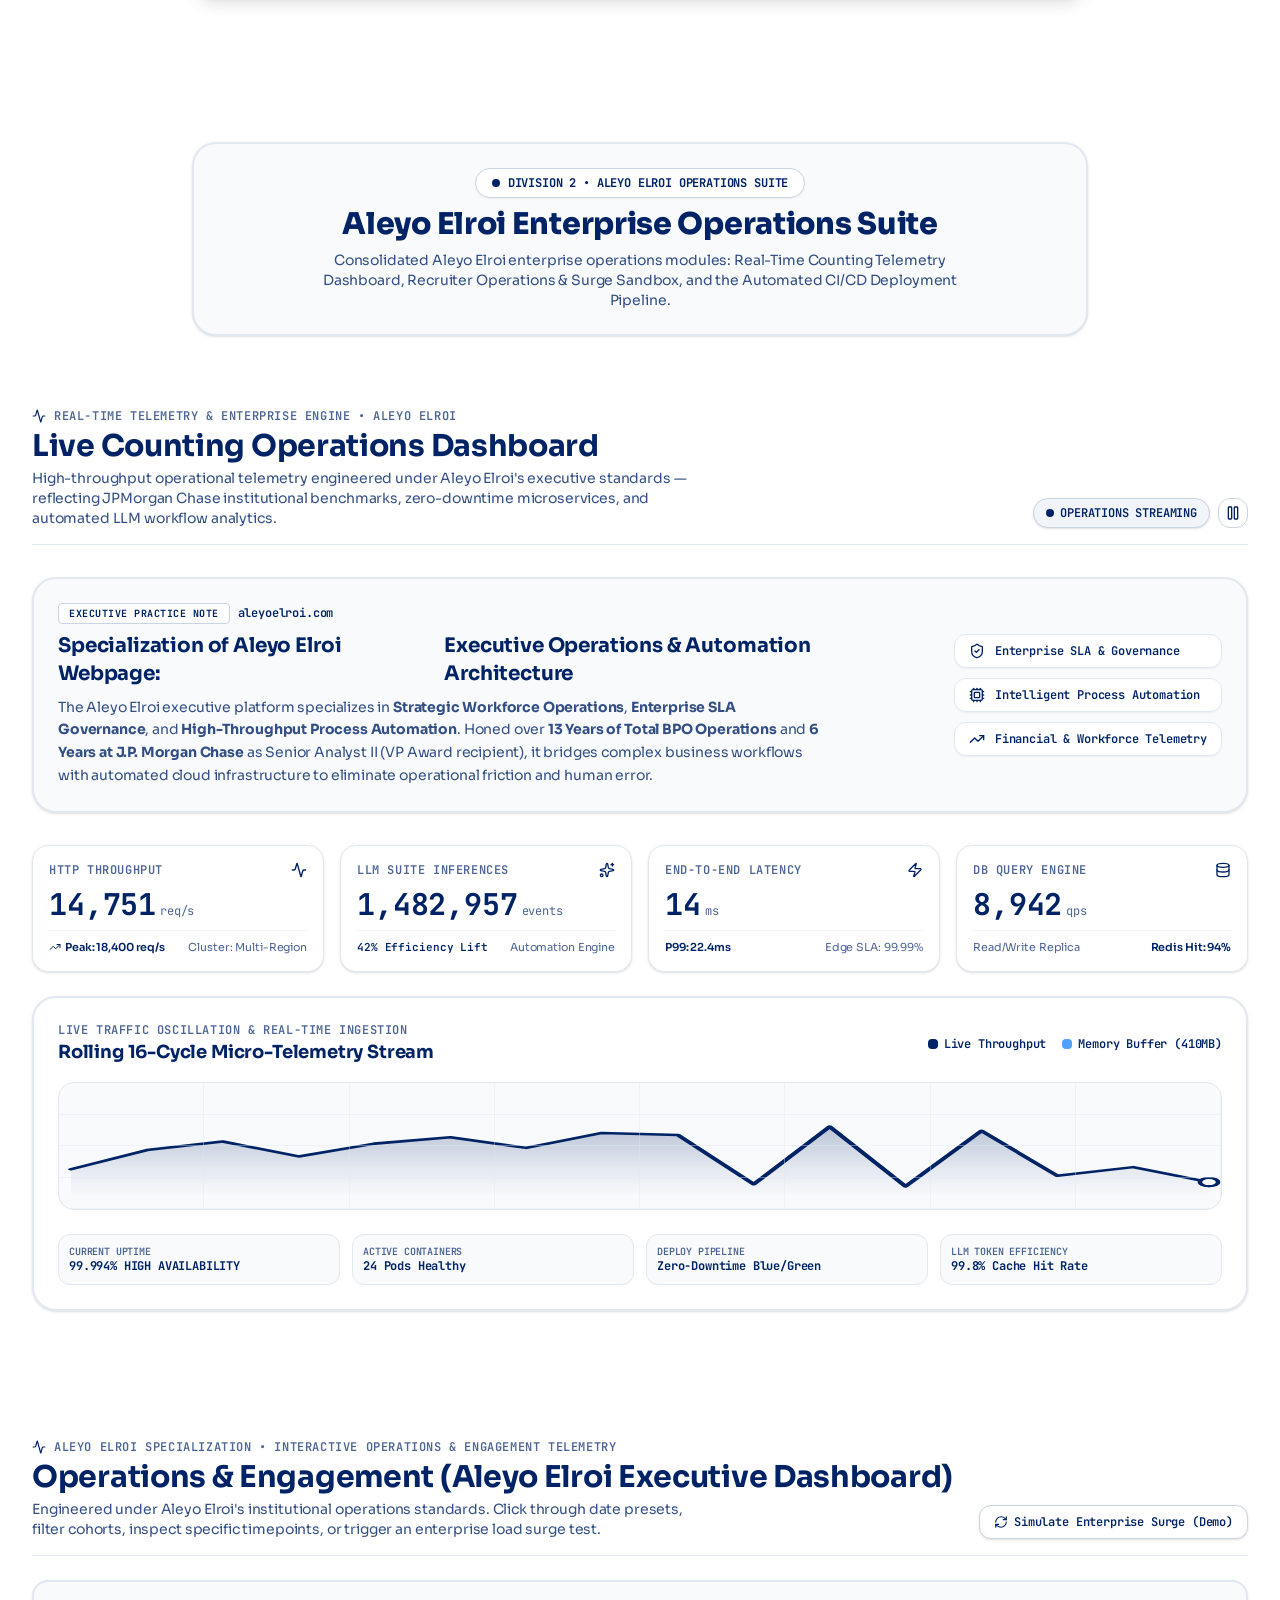
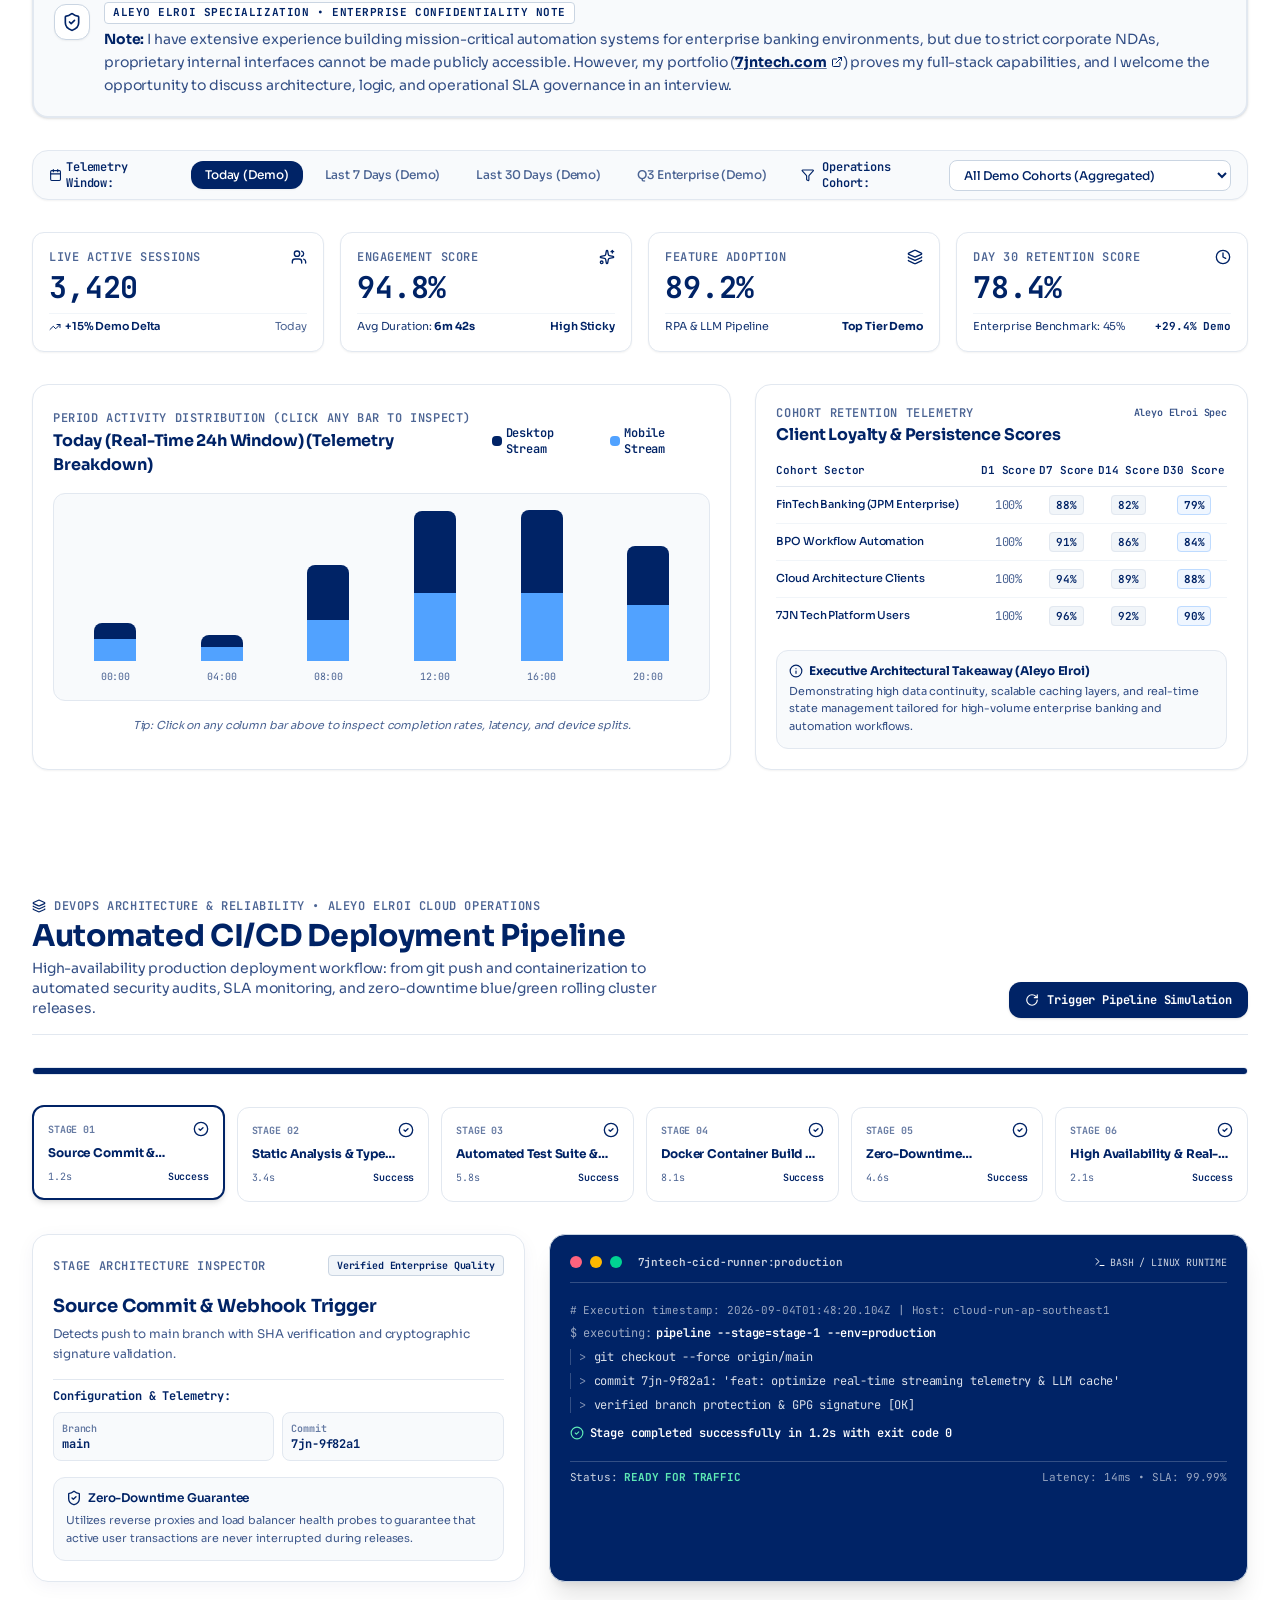
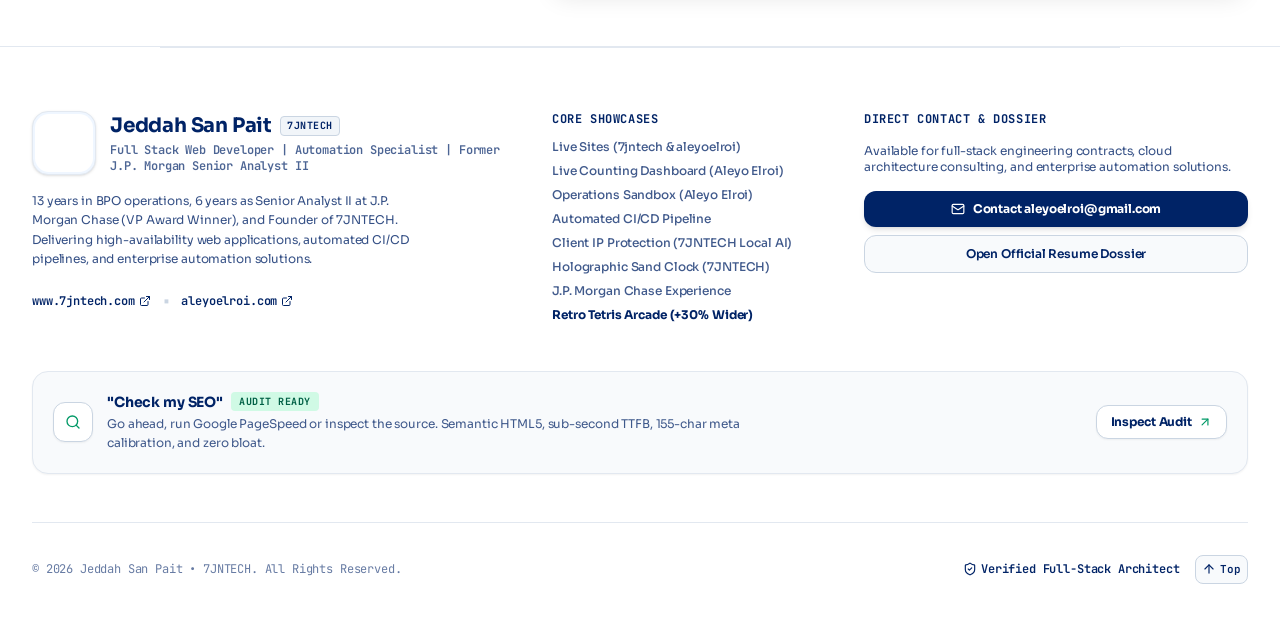
==== commit 3c10bfbf: "Updates" ====
--- a/index.html
+++ b/index.html
@@ -88,8 +88,8 @@
     <link rel="preconnect" href="https://fonts.googleapis.com">
     <link rel="preconnect" href="https://fonts.gstatic.com" crossorigin>
     <link href="https://fonts.googleapis.com/css2?family=JetBrains+Mono:wght@400;500;600&family=Plus+Jakarta+Sans:wght@300;400;500;600;700&family=Sora:wght@300;400;500;600;700;800&display=swap" rel="stylesheet">
-    <script type="module" crossorigin src="./assets/index-ptTO25C0.js"></script>
-    <link rel="stylesheet" crossorigin href="./assets/index-C7zh_VD2.css">
+    <script type="module" crossorigin src="./assets/index-CkpKPaad.js"></script>
+    <link rel="stylesheet" crossorigin href="./assets/index-BEECIvOO.css">
   </head>
   <body class="bg-white text-[#002366] font-tech antialiased selection:bg-[#002366]/15 selection:text-[#002366]">
     <!-- Root Mounting Point with Semantic Fallback Headings for Search Crawlers & Static Scanners -->
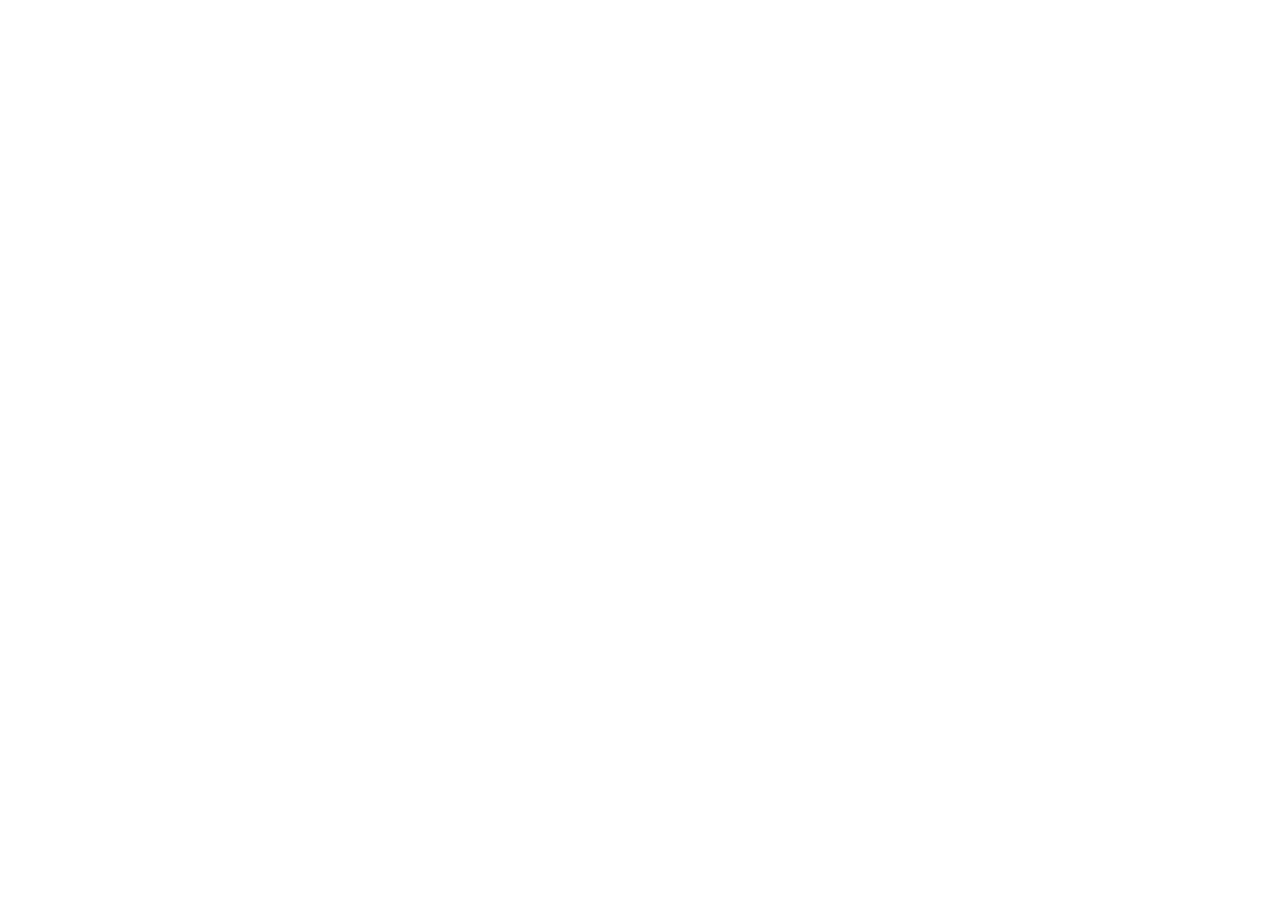
==== commit 78b3d489: "Deploy to GitHub Pages 2026-10-02 04:10:58" ====
--- a/index.html
+++ b/index.html
@@ -3,118 +3,19 @@
   <head>
     <meta charset="UTF-8" />
     <meta name="viewport" content="width=device-width, initial-scale=1.0" />
-    <title>Jeddah San T. Pait (Aleyo Elroi) - Executive Full-Stack & Cloud Portfolio</title>
-    
-    <!-- Precision Meta Description (155 characters: calibrated for 150-160 character SEO benchmark) -->
-    <meta name="description" content="Executive portfolio of JS T. Pait: Full-Stack Developer, Automation Specialist & former J.P. Morgan Senior Analyst II. Live web solutions & CI/CD systems." />
-    <meta name="author" content="JS T. Pait" />
-    <meta name="robots" content="index, follow, max-snippet:-1, max-image-preview:large, max-video-preview:-1" />
-    <meta name="googlebot" content="index, follow" />
-
-    <!-- Canonical URL: Prevents duplicate-content dilution across mirrors and subpaths -->
-    <link rel="canonical" href="https://aleyoelroi-lab.github.io/profile/" />
-
-    <!-- Open Graph Metadata for Social Shares (LinkedIn, Slack, Messenger, Facebook) -->
-    <meta property="og:title" content="Jeddah San T. Pait (Aleyo Elroi) - Executive Full-Stack & Cloud Portfolio" />
-    <meta property="og:description" content="Executive portfolio of JS T. Pait: Full-Stack Developer, Automation Specialist & former J.P. Morgan Senior Analyst II. Live web solutions & CI/CD systems." />
-    <meta property="og:url" content="https://aleyoelroi-lab.github.io/profile/" />
-    <meta property="og:site_name" content="7JNTECH | Aleyo Elroi" />
+    <title>Jeydahsan — 100% Free Reading & Writing Community</title>
+    <meta name="description" content="Jeydahsan is a completely free platform for readers, writers, and literary buyers. Zero paywalls, zero ads, built-in manuscript protection, and direct author contact." />
+    <meta property="og:title" content="Jeydahsan — 100% Free Reading & Writing Community" />
+    <meta property="og:description" content="Jeydahsan is a completely free platform for readers, writers, and literary buyers. Zero paywalls, zero ads, built-in manuscript protection, and direct author contact." />
     <meta property="og:type" content="website" />
-    <meta property="og:image" content="https://aleyoelroi-lab.github.io/profile/profile.png" />
-    <meta property="og:image:secure_url" content="https://aleyoelroi-lab.github.io/profile/profile.png" />
-    <meta property="og:image:type" content="image/png" />
-    <meta property="og:image:width" content="1200" />
-    <meta property="og:image:height" content="630" />
-    <meta property="og:image:alt" content="JS T. Pait - Executive Full-Stack & Cloud Portfolio" />
-
-    <!-- Twitter Card Tags -->
     <meta name="twitter:card" content="summary_large_image" />
-    <meta name="twitter:title" content="Jeddah San T. Pait (Aleyo Elroi) - Executive Full-Stack & Cloud Portfolio" />
-    <meta name="twitter:description" content="Executive portfolio of JS T. Pait: Full-Stack Developer, Automation Specialist & former J.P. Morgan Senior Analyst II. Live web solutions & CI/CD systems." />
-    <meta name="twitter:image" content="https://aleyoelroi-lab.github.io/profile/profile.png" />
-    <meta name="twitter:image:alt" content="JS T. Pait - Executive Full-Stack & Cloud Portfolio" />
-
-    <!-- Structured Data (JSON-LD Schema for Google Rich Snippets & Knowledge Graph) -->
-    <script type="application/ld+json">
-    {
-      "@context": "https://schema.org",
-      "@graph": [
-        {
-          "@type": "Person",
-          "@id": "https://aleyoelroi-lab.github.io/profile/#person",
-          "name": "JS T. Pait",
-          "alternateName": ["Jeddah San Pait", "Aleyo Elroi"],
-          "jobTitle": "Full-Stack Web Developer & Automation Specialist",
-          "worksFor": {
-            "@type": "Organization",
-            "name": "7JNTECH",
-            "url": "https://www.7jntech.com"
-          },
-          "alumniOf": {
-            "@type": "Organization",
-            "name": "J.P. Morgan Chase & Co."
-          },
-          "url": "https://aleyoelroi-lab.github.io/profile/",
-          "image": "https://aleyoelroi-lab.github.io/profile/profile.png",
-          "sameAs": [
-            "https://www.7jntech.com",
-            "https://aleyoelroi.com"
-          ],
-          "knowsAbout": [
-            "Full-Stack Web Development",
-            "TypeScript",
-            "React",
-            "CI/CD Pipelines",
-            "Enterprise Automation",
-            "Cloud Architecture",
-            "Client Data Protection"
-          ]
-        },
-        {
-          "@type": "WebSite",
-          "@id": "https://aleyoelroi-lab.github.io/profile/#website",
-          "url": "https://aleyoelroi-lab.github.io/profile/",
-          "name": "Jeddah San T. Pait (Aleyo Elroi) - Executive Full-Stack & Cloud Portfolio",
-          "description": "Executive portfolio of JS T. Pait: Full-Stack Developer, Automation Specialist & former J.P. Morgan Senior Analyst II.",
-          "publisher": {
-            "@id": "https://aleyoelroi-lab.github.io/profile/#person"
-          },
-          "inLanguage": "en-US"
-        }
-      ]
-    }
-    </script>
-
     <link rel="preconnect" href="https://fonts.googleapis.com">
     <link rel="preconnect" href="https://fonts.gstatic.com" crossorigin>
-    <link href="https://fonts.googleapis.com/css2?family=JetBrains+Mono:wght@400;500;600&family=Plus+Jakarta+Sans:wght@300;400;500;600;700&family=Sora:wght@300;400;500;600;700;800&display=swap" rel="stylesheet">
-    <script type="module" crossorigin src="./assets/index-CkpKPaad.js"></script>
-    <link rel="stylesheet" crossorigin href="./assets/index-BEECIvOO.css">
+    <link href="https://fonts.googleapis.com/css2?family=Plus+Jakarta+Sans:wght@400;500;600;700&family=Source+Serif+4:ital,opsz,wght@0,8..60,400;0,8..60,600;1,8..60,400;1,8..60,600&family=JetBrains+Mono:wght@400;500&display=swap" rel="stylesheet">
+    <script type="module" crossorigin src="/jeydahsan/assets/index-XYCnZIxq.js"></script>
+    <link rel="stylesheet" crossorigin href="/jeydahsan/assets/index-B-kEeOB_.css">
   </head>
-  <body class="bg-white text-[#002366] font-tech antialiased selection:bg-[#002366]/15 selection:text-[#002366]">
-    <!-- Root Mounting Point with Semantic Fallback Headings for Search Crawlers & Static Scanners -->
-    <div id="root">
-      <header>
-        <h1>JS T. Pait (Aleyo Elroi) - Executive Full-Stack Developer &amp; Automation Specialist</h1>
-        <p>Founder of 7JNTECH • Former Senior Analyst II at J.P. Morgan Chase &amp; Co. (VP Award Winner)</p>
-      </header>
-      <main>
-        <section>
-          <h2>Executive BioProfile &amp; Career Architecture</h2>
-          <p>13 years in BPO operations and 6 years at J.P. Morgan Chase engineering high-availability web applications, automated CI/CD pipelines, and enterprise automation solutions.</p>
-        </section>
-        <section>
-          <h2>Live Production Web Platforms</h2>
-          <h3>7JNTECH (www.7jntech.com)</h3>
-          <p>High-speed cloud engineering, distributed architectures, and local AI client data protection.</p>
-          <h3>Aleyo Elroi (aleyoelroi.com)</h3>
-          <p>Enterprise architecture, systems operations telemetry, and automated deployment pipelines.</p>
-        </section>
-        <section>
-          <h2>Technical Competencies &amp; Enterprise Architecture</h2>
-          <p>Full-Stack Web Development, TypeScript, React, Vite, Node.js, PowerShell Automation, CI/CD Pipeline Architecture, and Air-Gapped Local AI Protection.</p>
-        </section>
-      </main>
-    </div>
+  <body class="antialiased transition-colors duration-200">
+    <div id="root"></div>
   </body>
-</html>+</html>
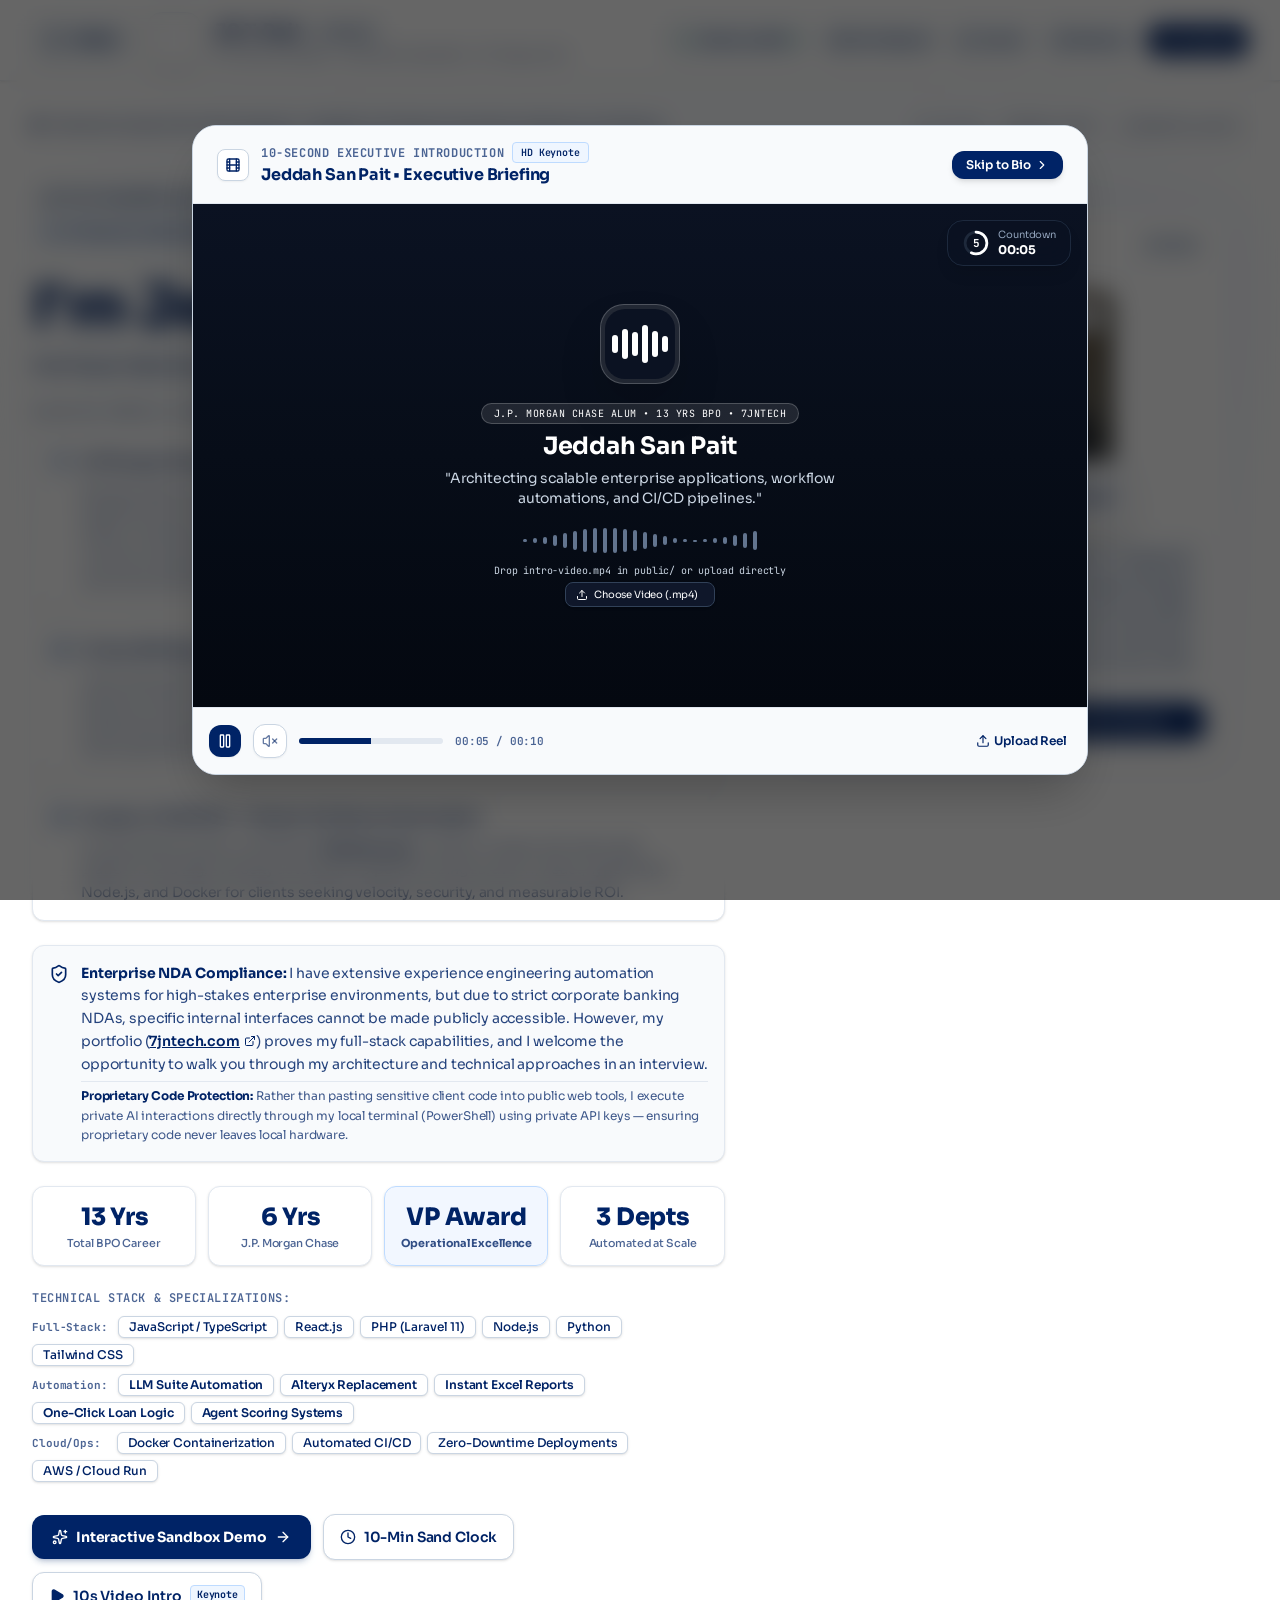
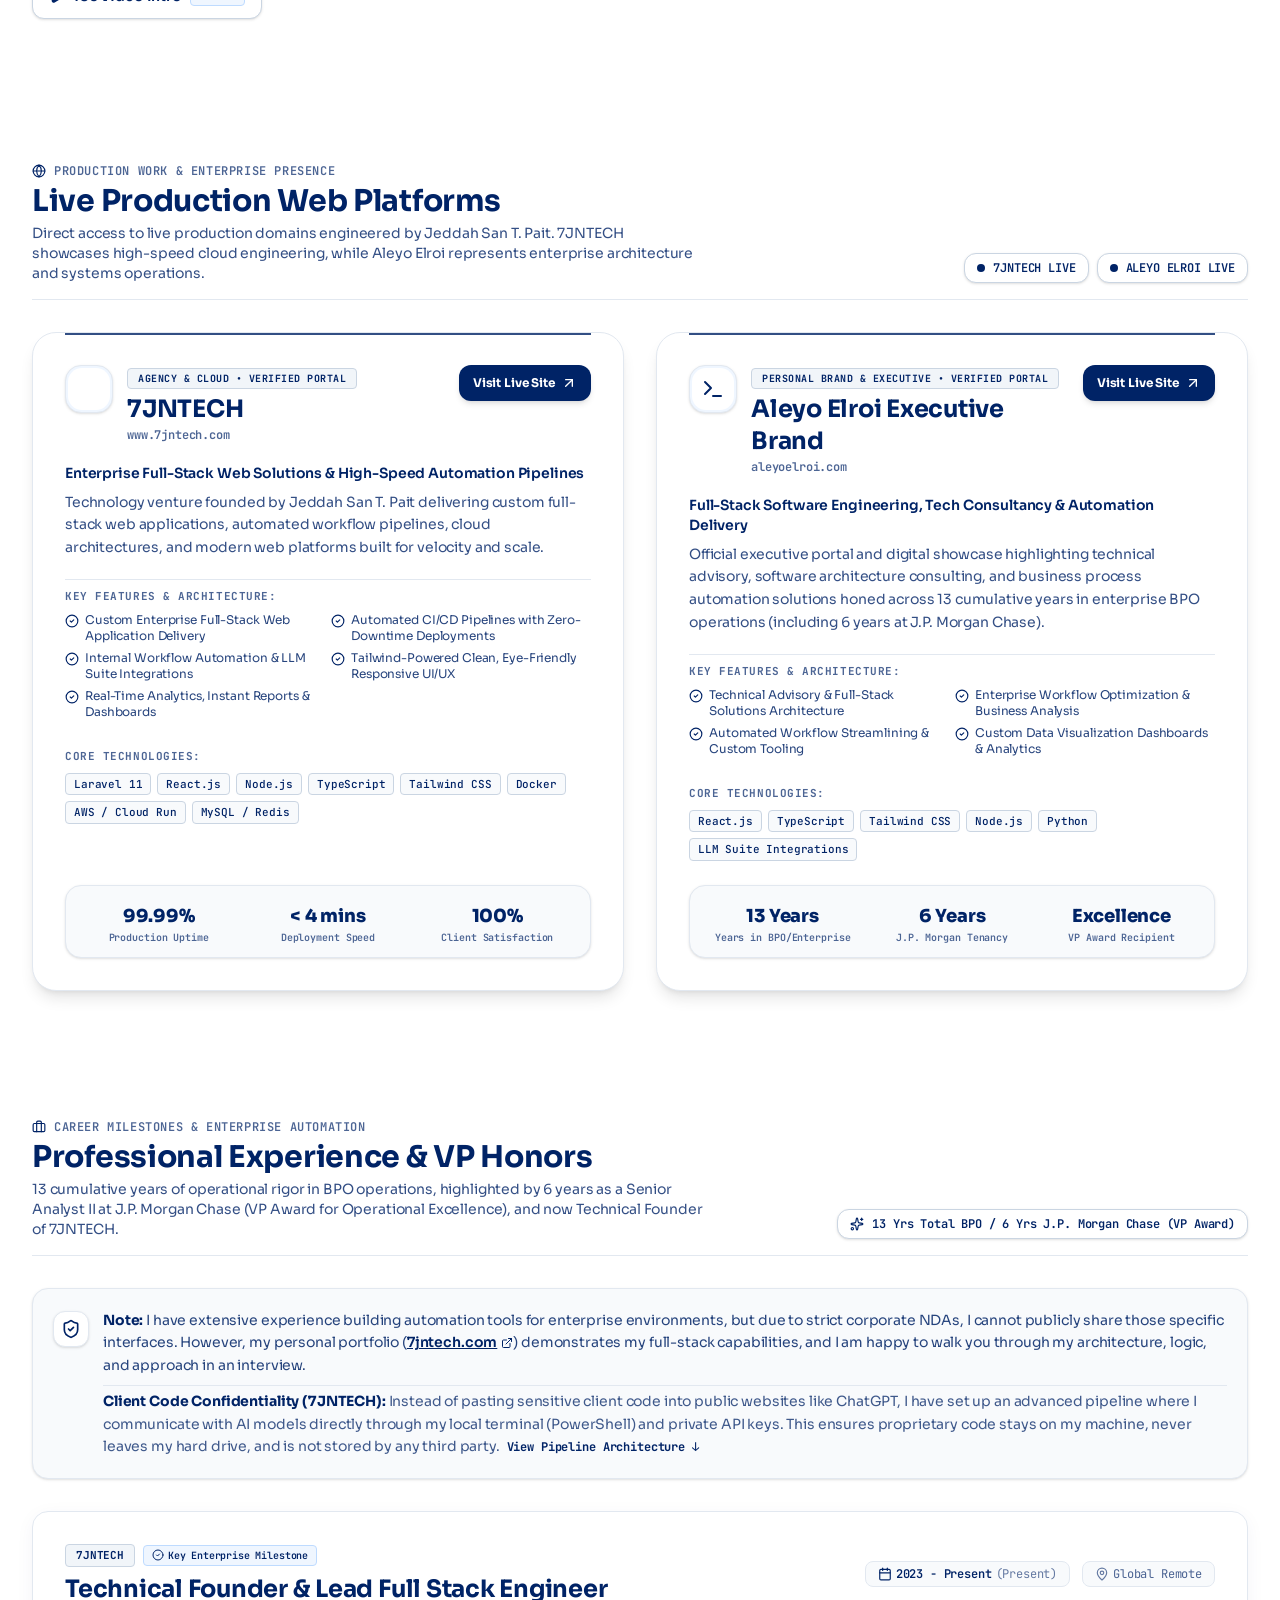
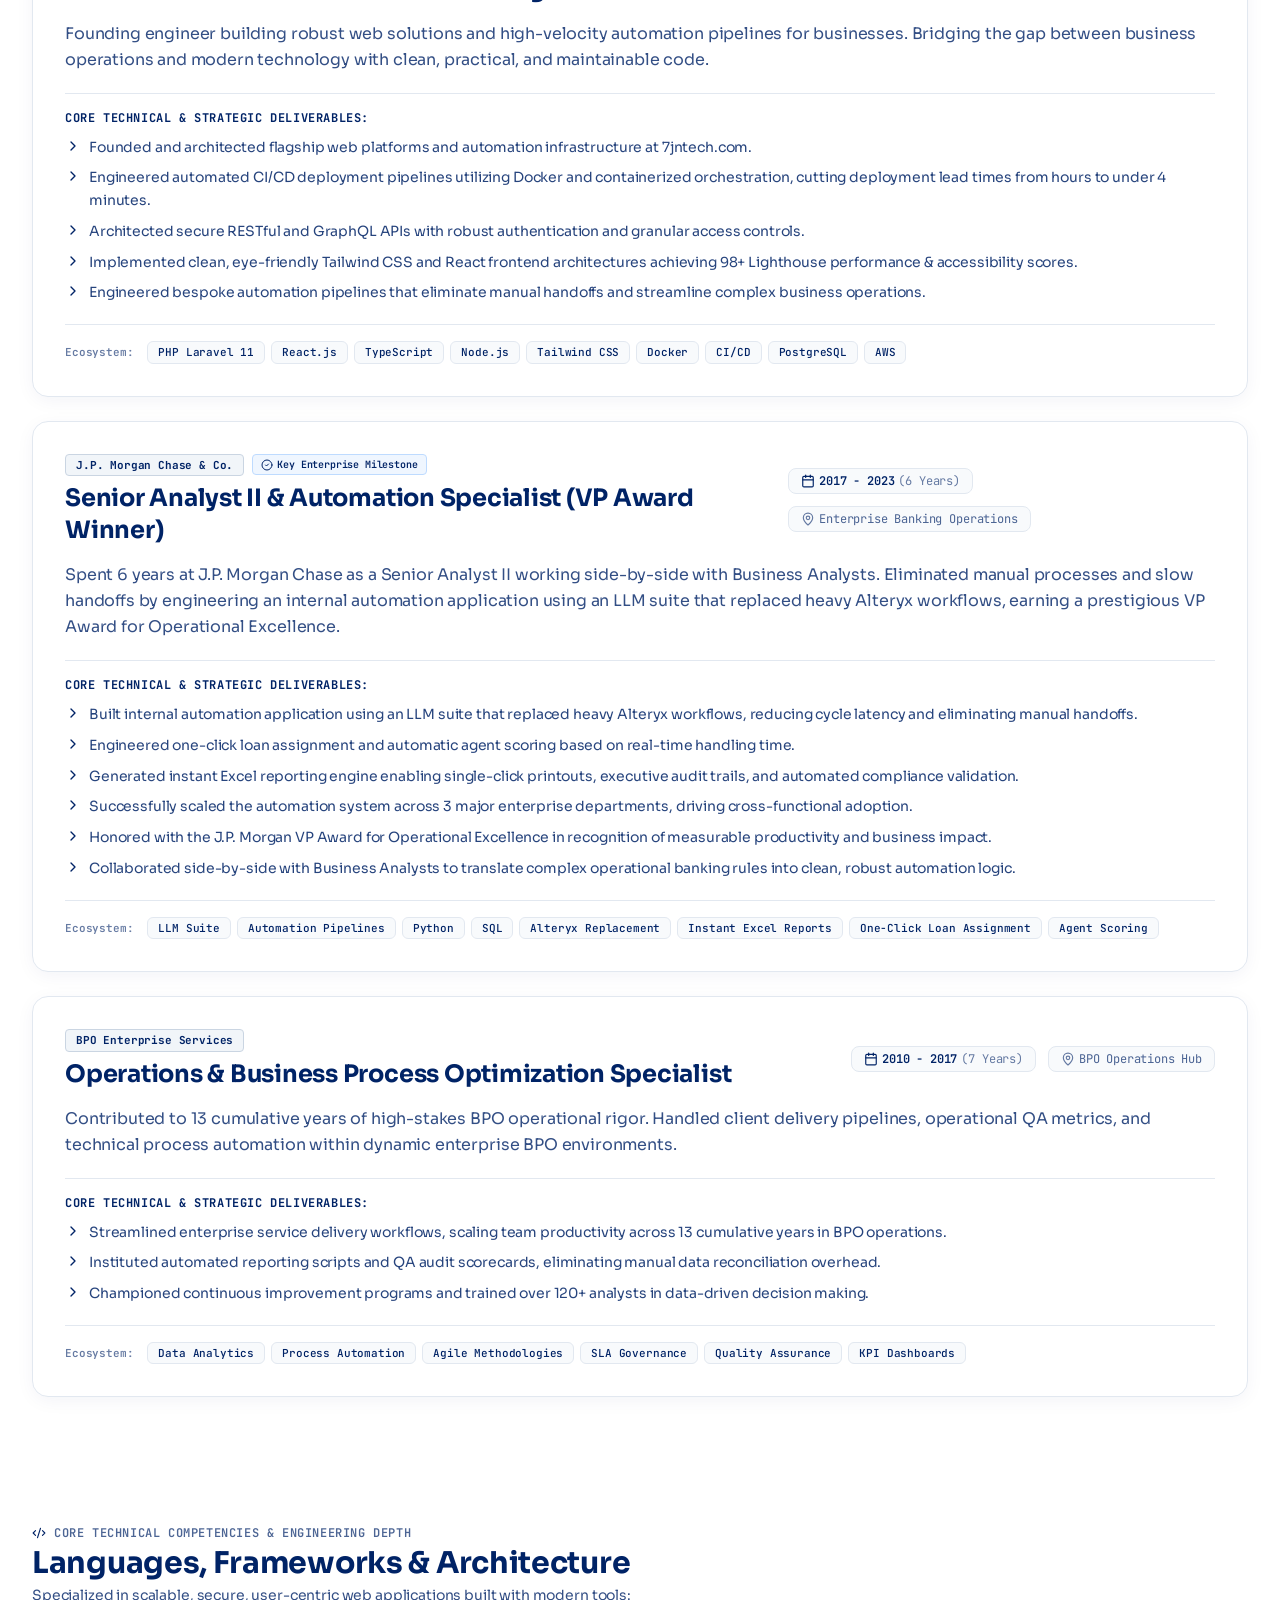
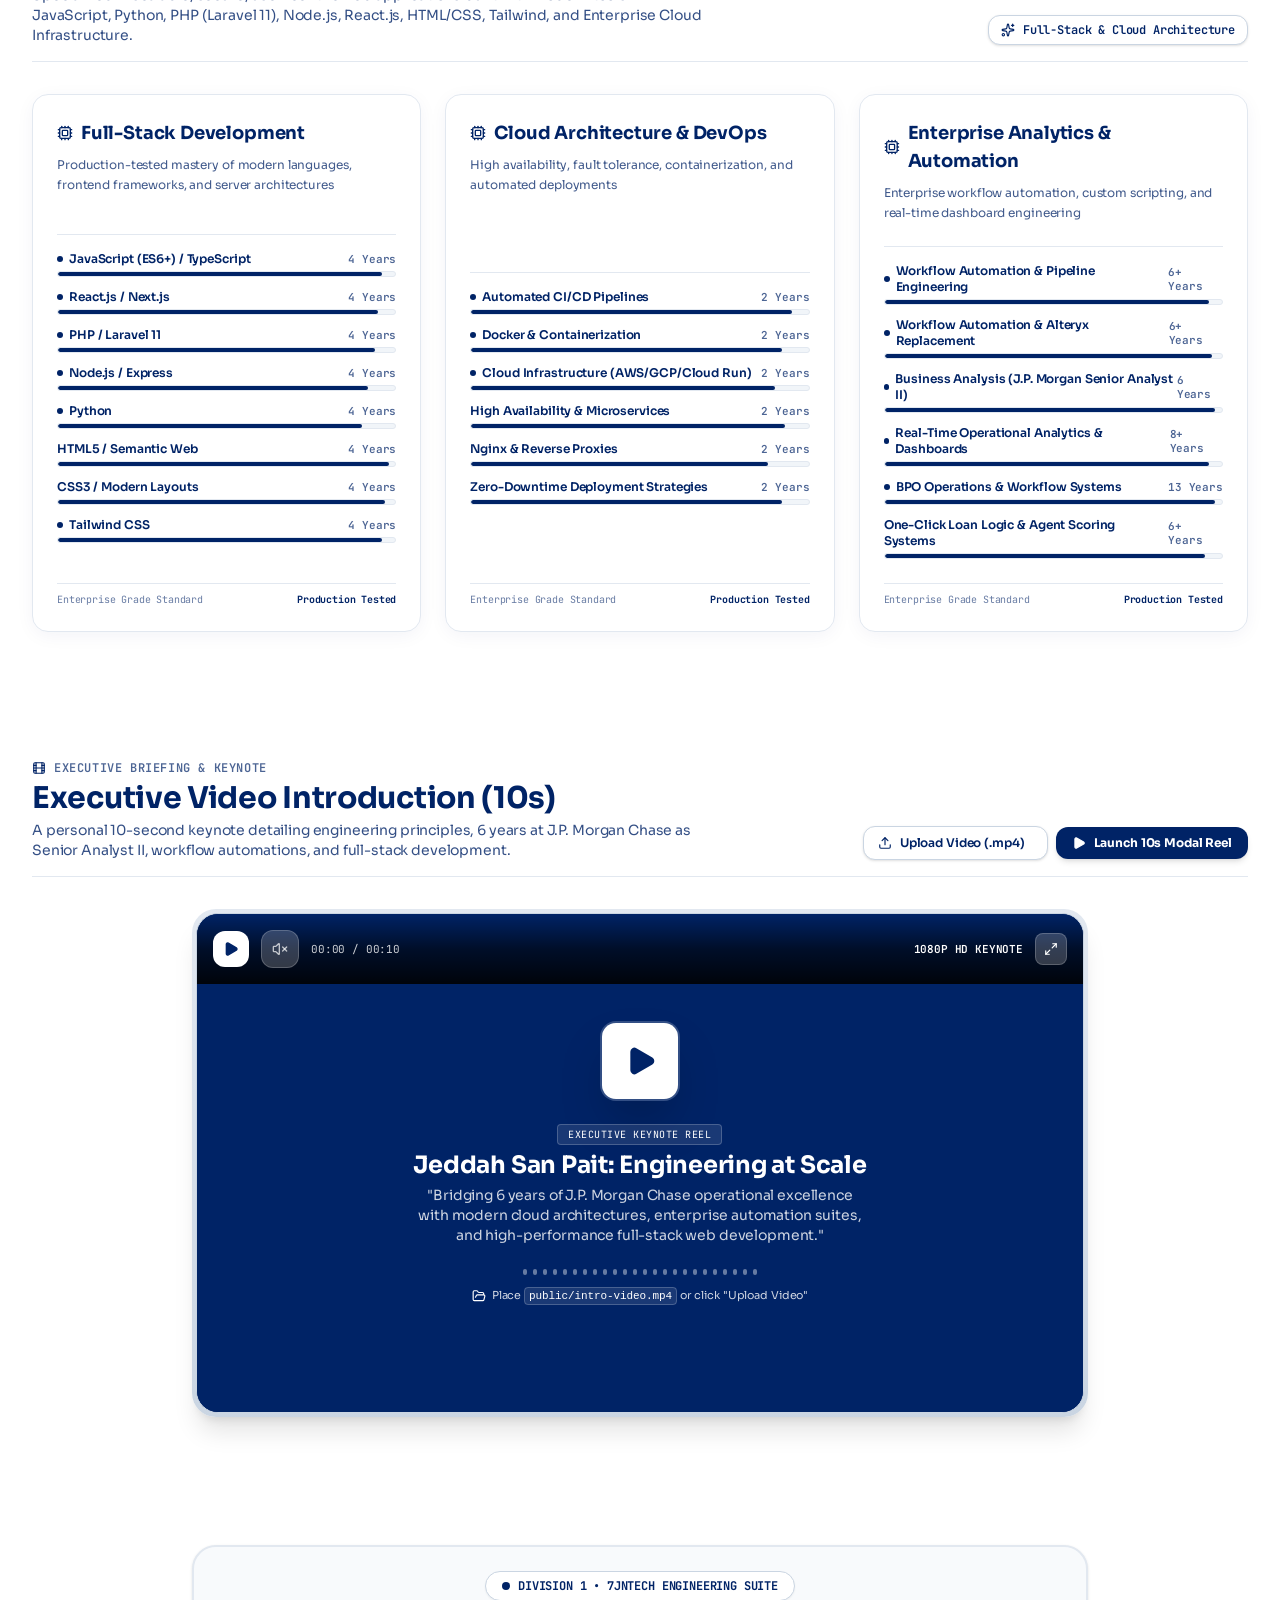
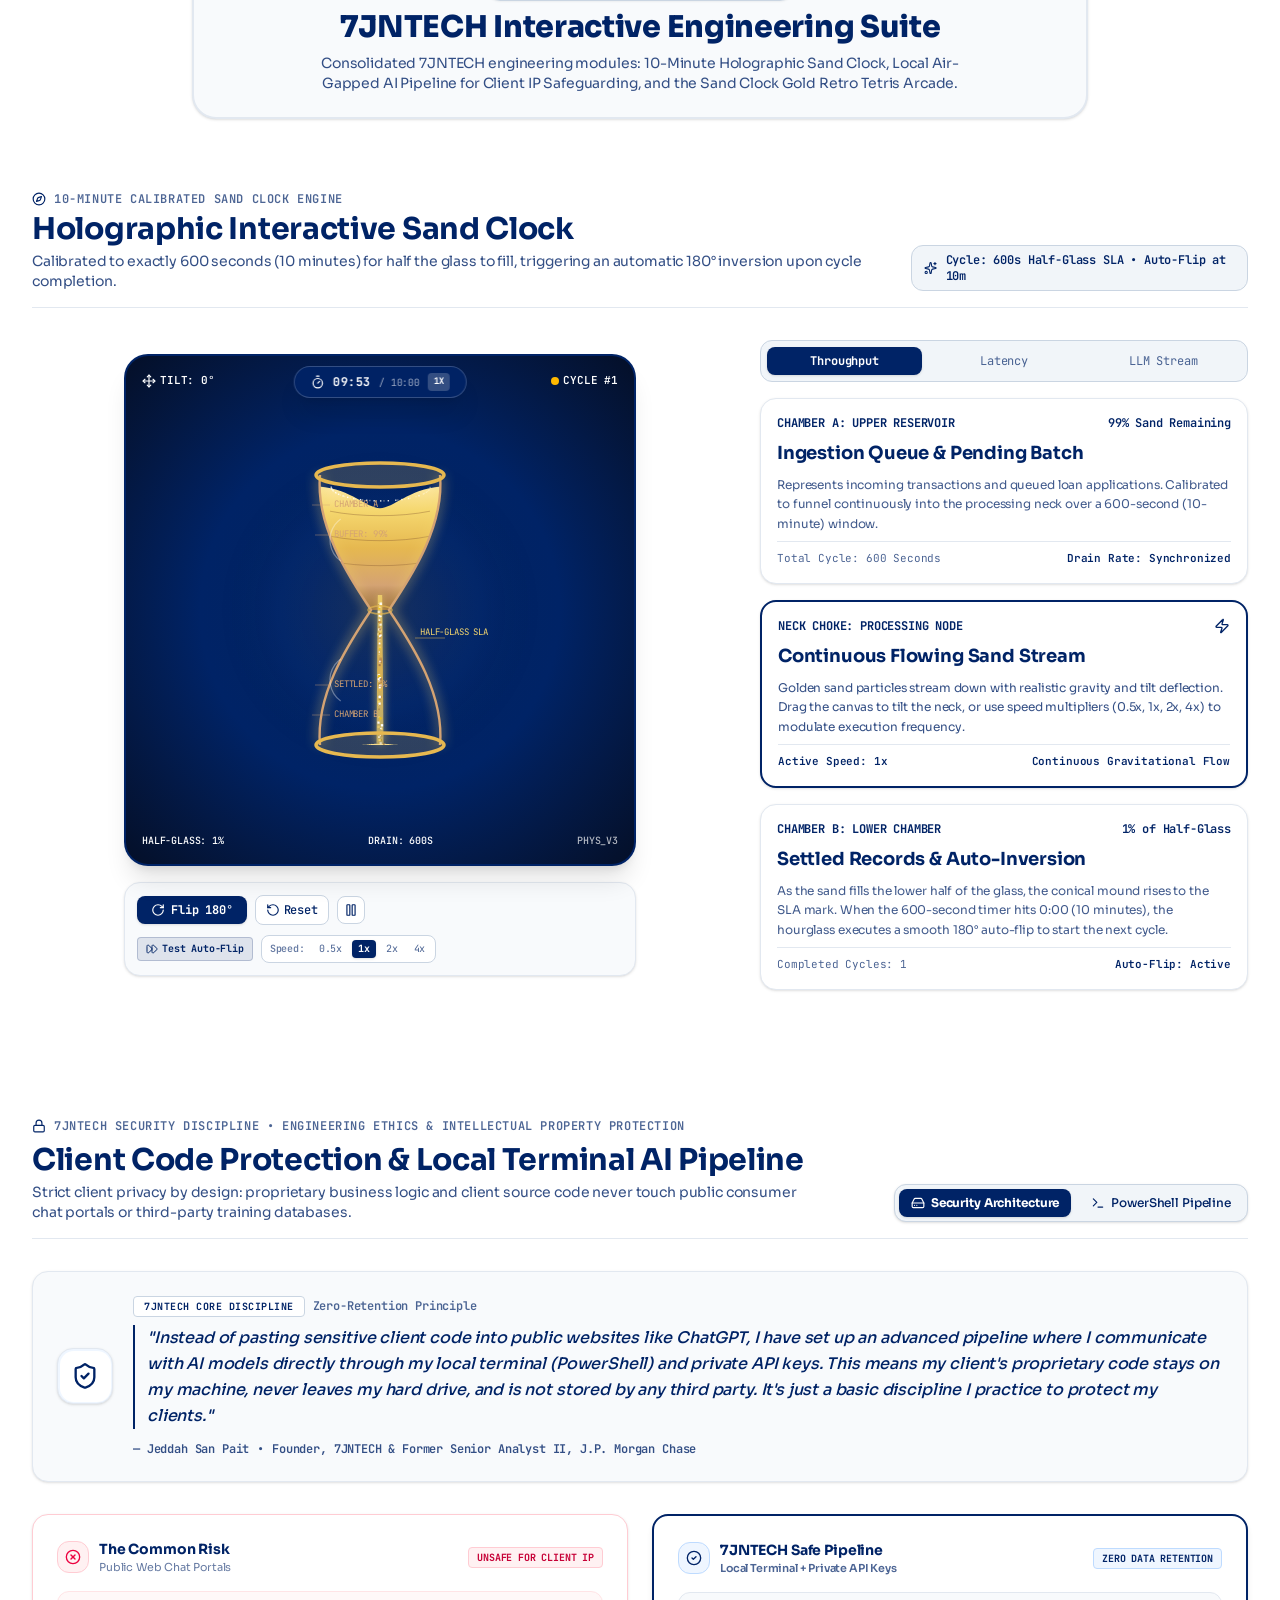
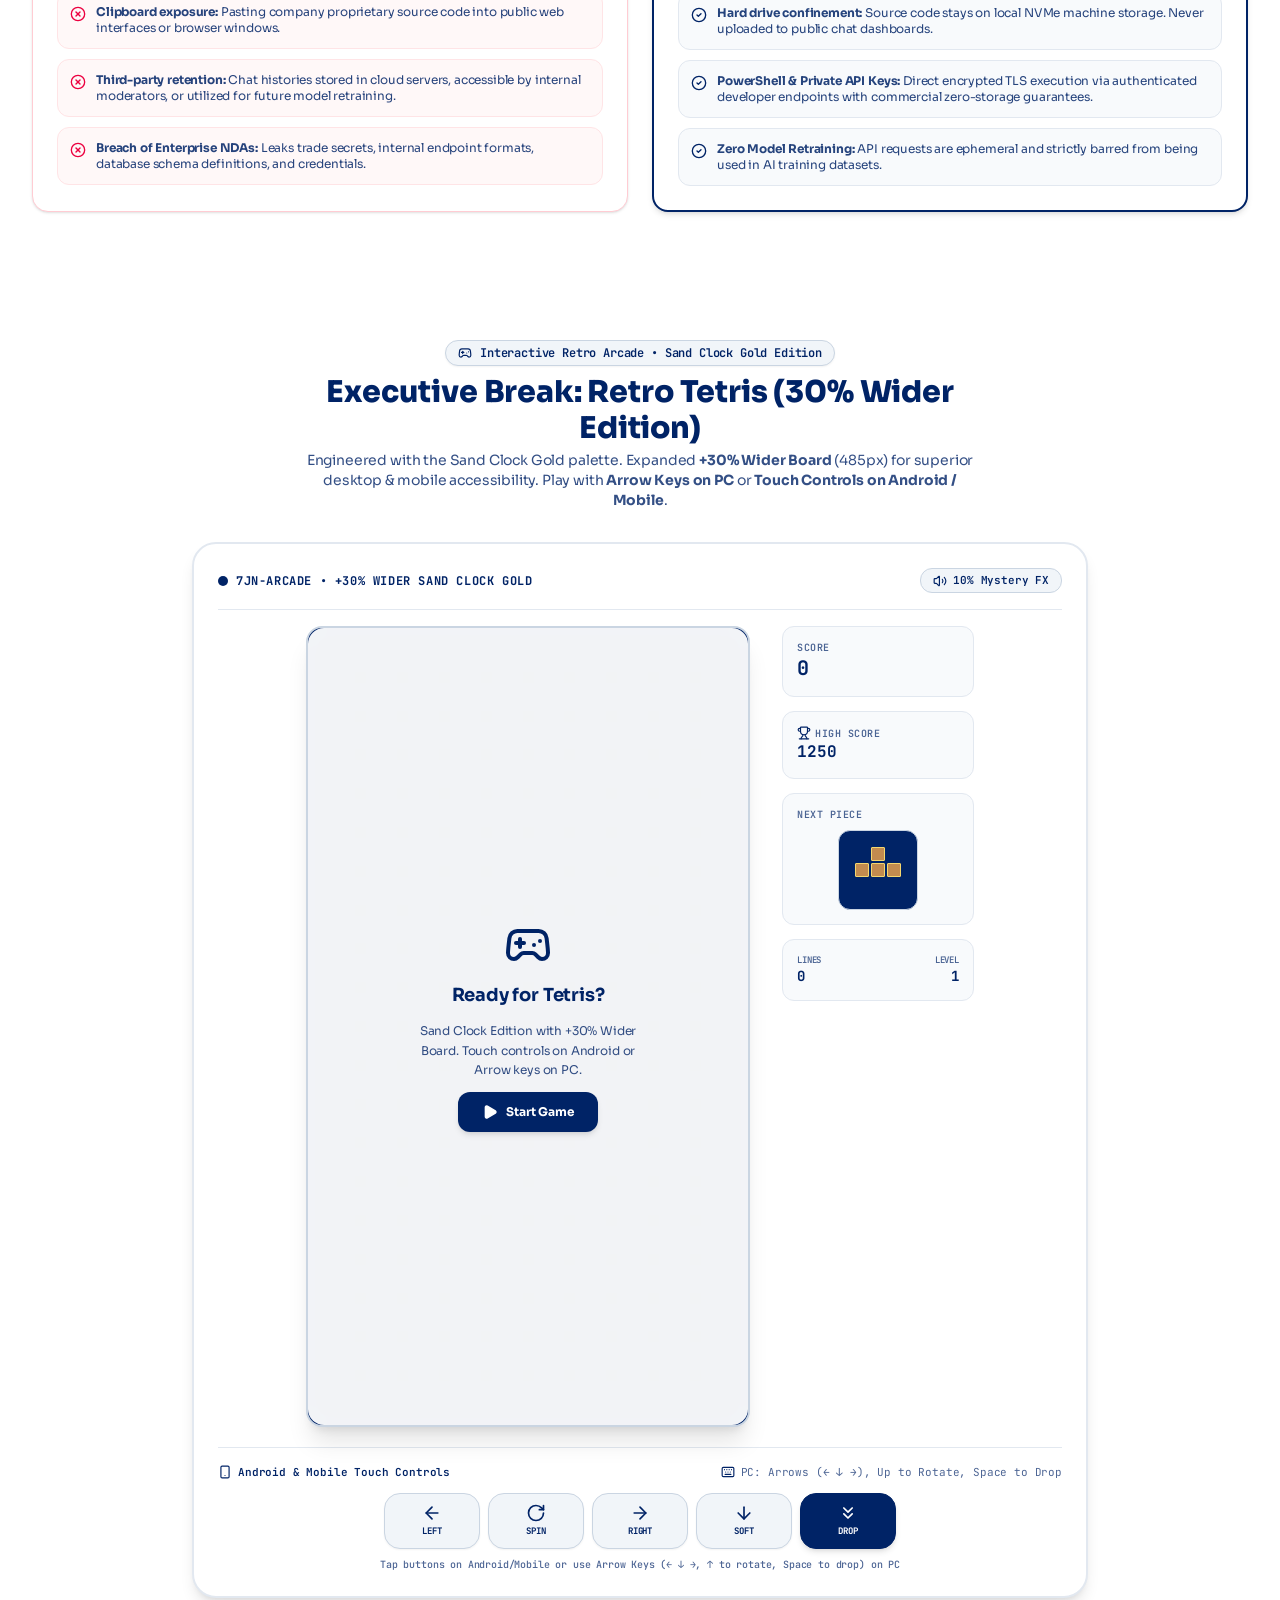
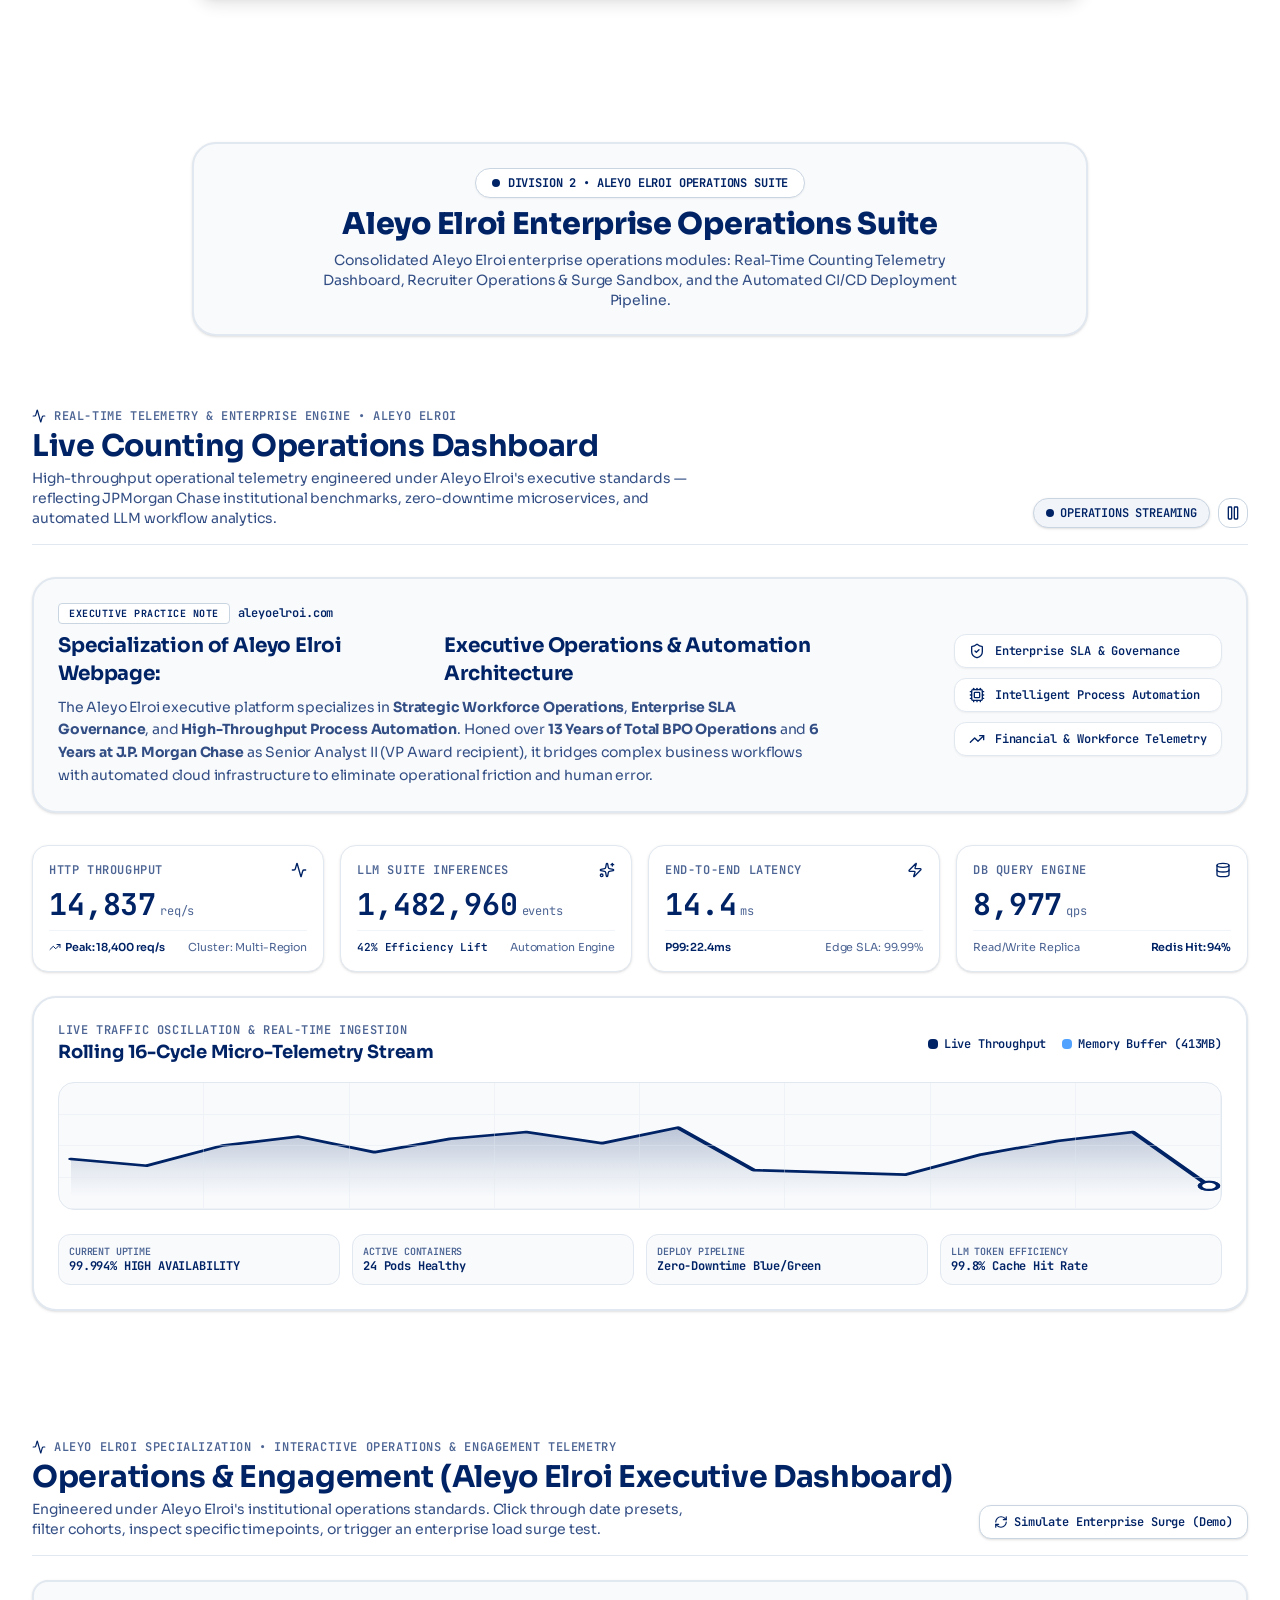
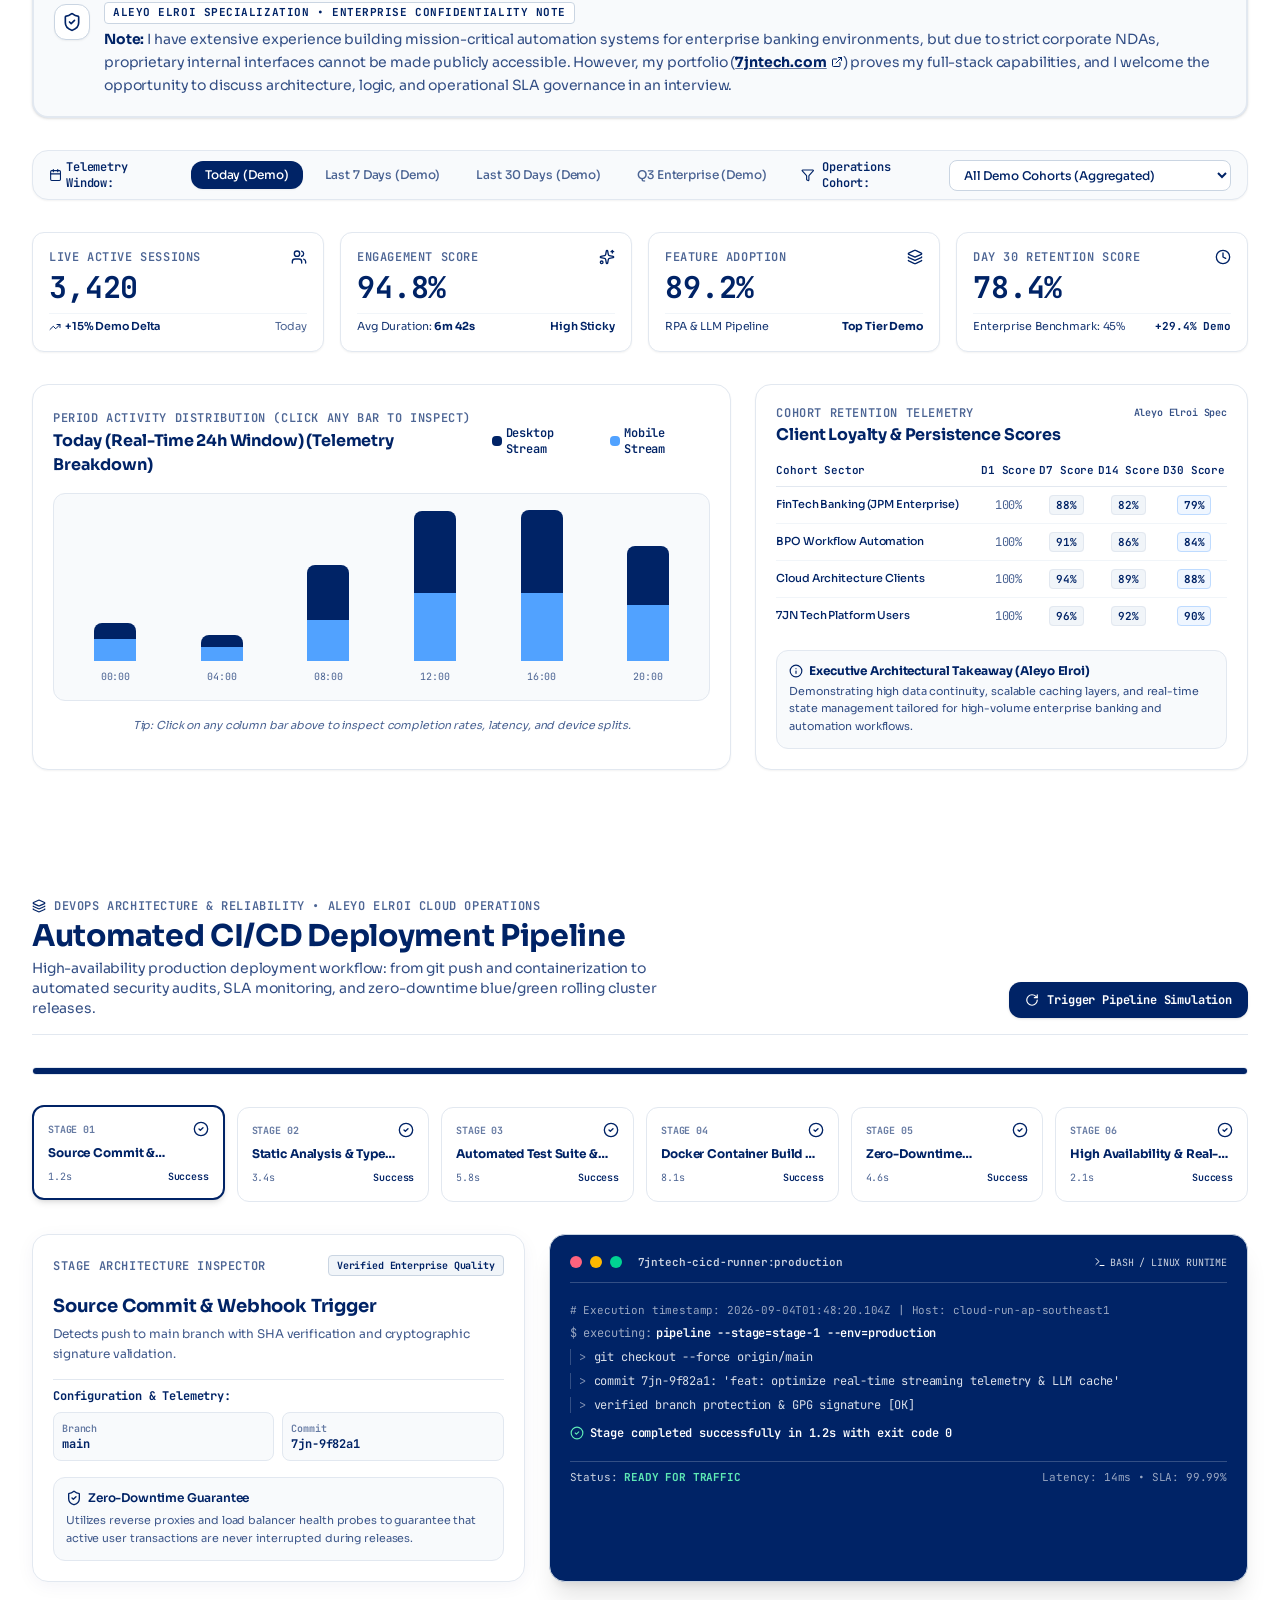
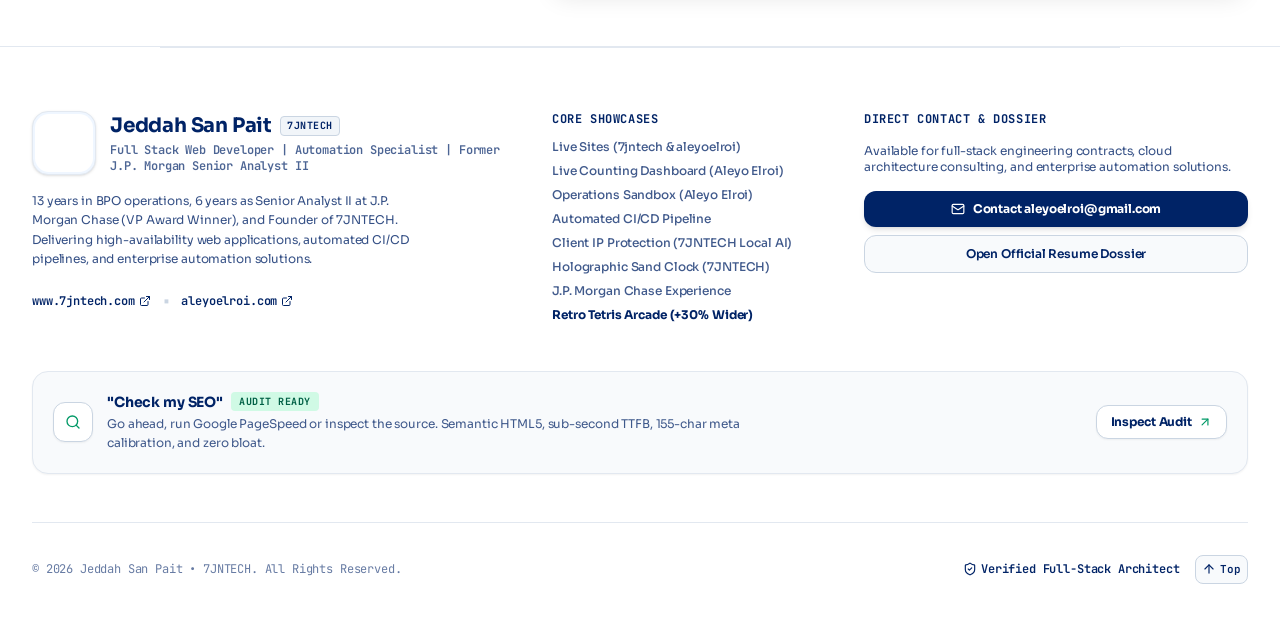
==== commit 60d3d423: "Updates" ====
--- a/index.html
+++ b/index.html
@@ -3,19 +3,118 @@
   <head>
     <meta charset="UTF-8" />
     <meta name="viewport" content="width=device-width, initial-scale=1.0" />
-    <title>Jeydahsan — 100% Free Reading & Writing Community</title>
-    <meta name="description" content="Jeydahsan is a completely free platform for readers, writers, and literary buyers. Zero paywalls, zero ads, built-in manuscript protection, and direct author contact." />
-    <meta property="og:title" content="Jeydahsan — 100% Free Reading & Writing Community" />
-    <meta property="og:description" content="Jeydahsan is a completely free platform for readers, writers, and literary buyers. Zero paywalls, zero ads, built-in manuscript protection, and direct author contact." />
+    <title>Jeddah San T. Pait (Aleyo Elroi) - Executive Full-Stack & Cloud Portfolio</title>
+    
+    <!-- Precision Meta Description (155 characters: calibrated for 150-160 character SEO benchmark) -->
+    <meta name="description" content="Executive portfolio of JS T. Pait: Full-Stack Developer, Automation Specialist & former J.P. Morgan Senior Analyst II. Live web solutions & CI/CD systems." />
+    <meta name="author" content="JS T. Pait" />
+    <meta name="robots" content="index, follow, max-snippet:-1, max-image-preview:large, max-video-preview:-1" />
+    <meta name="googlebot" content="index, follow" />
+
+    <!-- Canonical URL: Prevents duplicate-content dilution across mirrors and subpaths -->
+    <link rel="canonical" href="https://aleyoelroi-lab.github.io/profile/" />
+
+    <!-- Open Graph Metadata for Social Shares (LinkedIn, Slack, Messenger, Facebook) -->
+    <meta property="og:title" content="Jeddah San T. Pait (Aleyo Elroi) - Executive Full-Stack & Cloud Portfolio" />
+    <meta property="og:description" content="Executive portfolio of JS T. Pait: Full-Stack Developer, Automation Specialist & former J.P. Morgan Senior Analyst II. Live web solutions & CI/CD systems." />
+    <meta property="og:url" content="https://aleyoelroi-lab.github.io/profile/" />
+    <meta property="og:site_name" content="7JNTECH | Aleyo Elroi" />
     <meta property="og:type" content="website" />
+    <meta property="og:image" content="https://aleyoelroi-lab.github.io/profile/profile.png" />
+    <meta property="og:image:secure_url" content="https://aleyoelroi-lab.github.io/profile/profile.png" />
+    <meta property="og:image:type" content="image/png" />
+    <meta property="og:image:width" content="1200" />
+    <meta property="og:image:height" content="630" />
+    <meta property="og:image:alt" content="JS T. Pait - Executive Full-Stack & Cloud Portfolio" />
+
+    <!-- Twitter Card Tags -->
     <meta name="twitter:card" content="summary_large_image" />
+    <meta name="twitter:title" content="Jeddah San T. Pait (Aleyo Elroi) - Executive Full-Stack & Cloud Portfolio" />
+    <meta name="twitter:description" content="Executive portfolio of JS T. Pait: Full-Stack Developer, Automation Specialist & former J.P. Morgan Senior Analyst II. Live web solutions & CI/CD systems." />
+    <meta name="twitter:image" content="https://aleyoelroi-lab.github.io/profile/profile.png" />
+    <meta name="twitter:image:alt" content="JS T. Pait - Executive Full-Stack & Cloud Portfolio" />
+
+    <!-- Structured Data (JSON-LD Schema for Google Rich Snippets & Knowledge Graph) -->
+    <script type="application/ld+json">
+    {
+      "@context": "https://schema.org",
+      "@graph": [
+        {
+          "@type": "Person",
+          "@id": "https://aleyoelroi-lab.github.io/profile/#person",
+          "name": "JS T. Pait",
+          "alternateName": ["Jeddah San Pait", "Aleyo Elroi"],
+          "jobTitle": "Full-Stack Web Developer & Automation Specialist",
+          "worksFor": {
+            "@type": "Organization",
+            "name": "7JNTECH",
+            "url": "https://www.7jntech.com"
+          },
+          "alumniOf": {
+            "@type": "Organization",
+            "name": "J.P. Morgan Chase & Co."
+          },
+          "url": "https://aleyoelroi-lab.github.io/profile/",
+          "image": "https://aleyoelroi-lab.github.io/profile/profile.png",
+          "sameAs": [
+            "https://www.7jntech.com",
+            "https://aleyoelroi.com"
+          ],
+          "knowsAbout": [
+            "Full-Stack Web Development",
+            "TypeScript",
+            "React",
+            "CI/CD Pipelines",
+            "Enterprise Automation",
+            "Cloud Architecture",
+            "Client Data Protection"
+          ]
+        },
+        {
+          "@type": "WebSite",
+          "@id": "https://aleyoelroi-lab.github.io/profile/#website",
+          "url": "https://aleyoelroi-lab.github.io/profile/",
+          "name": "Jeddah San T. Pait (Aleyo Elroi) - Executive Full-Stack & Cloud Portfolio",
+          "description": "Executive portfolio of JS T. Pait: Full-Stack Developer, Automation Specialist & former J.P. Morgan Senior Analyst II.",
+          "publisher": {
+            "@id": "https://aleyoelroi-lab.github.io/profile/#person"
+          },
+          "inLanguage": "en-US"
+        }
+      ]
+    }
+    </script>
+
     <link rel="preconnect" href="https://fonts.googleapis.com">
     <link rel="preconnect" href="https://fonts.gstatic.com" crossorigin>
-    <link href="https://fonts.googleapis.com/css2?family=Plus+Jakarta+Sans:wght@400;500;600;700&family=Source+Serif+4:ital,opsz,wght@0,8..60,400;0,8..60,600;1,8..60,400;1,8..60,600&family=JetBrains+Mono:wght@400;500&display=swap" rel="stylesheet">
-    <script type="module" crossorigin src="/jeydahsan/assets/index-XYCnZIxq.js"></script>
-    <link rel="stylesheet" crossorigin href="/jeydahsan/assets/index-B-kEeOB_.css">
+    <link href="https://fonts.googleapis.com/css2?family=JetBrains+Mono:wght@400;500;600&family=Plus+Jakarta+Sans:wght@300;400;500;600;700&family=Sora:wght@300;400;500;600;700;800&display=swap" rel="stylesheet">
+    <script type="module" crossorigin src="./assets/index-CkpKPaad.js"></script>
+    <link rel="stylesheet" crossorigin href="./assets/index-BEECIvOO.css">
   </head>
-  <body class="antialiased transition-colors duration-200">
-    <div id="root"></div>
+  <body class="bg-white text-[#002366] font-tech antialiased selection:bg-[#002366]/15 selection:text-[#002366]">
+    <!-- Root Mounting Point with Semantic Fallback Headings for Search Crawlers & Static Scanners -->
+    <div id="root">
+      <header>
+        <h1>JS T. Pait (Aleyo Elroi) - Executive Full-Stack Developer &amp; Automation Specialist</h1>
+        <p>Founder of 7JNTECH • Former Senior Analyst II at J.P. Morgan Chase &amp; Co. (VP Award Winner)</p>
+      </header>
+      <main>
+        <section>
+          <h2>Executive BioProfile &amp; Career Architecture</h2>
+          <p>13 years in BPO operations and 6 years at J.P. Morgan Chase engineering high-availability web applications, automated CI/CD pipelines, and enterprise automation solutions.</p>
+        </section>
+        <section>
+          <h2>Live Production Web Platforms</h2>
+          <h3>7JNTECH (www.7jntech.com)</h3>
+          <p>High-speed cloud engineering, distributed architectures, and local AI client data protection.</p>
+          <h3>Aleyo Elroi (aleyoelroi.com)</h3>
+          <p>Enterprise architecture, systems operations telemetry, and automated deployment pipelines.</p>
+        </section>
+        <section>
+          <h2>Technical Competencies &amp; Enterprise Architecture</h2>
+          <p>Full-Stack Web Development, TypeScript, React, Vite, Node.js, PowerShell Automation, CI/CD Pipeline Architecture, and Air-Gapped Local AI Protection.</p>
+        </section>
+      </main>
+    </div>
   </body>
-</html>
+</html>
